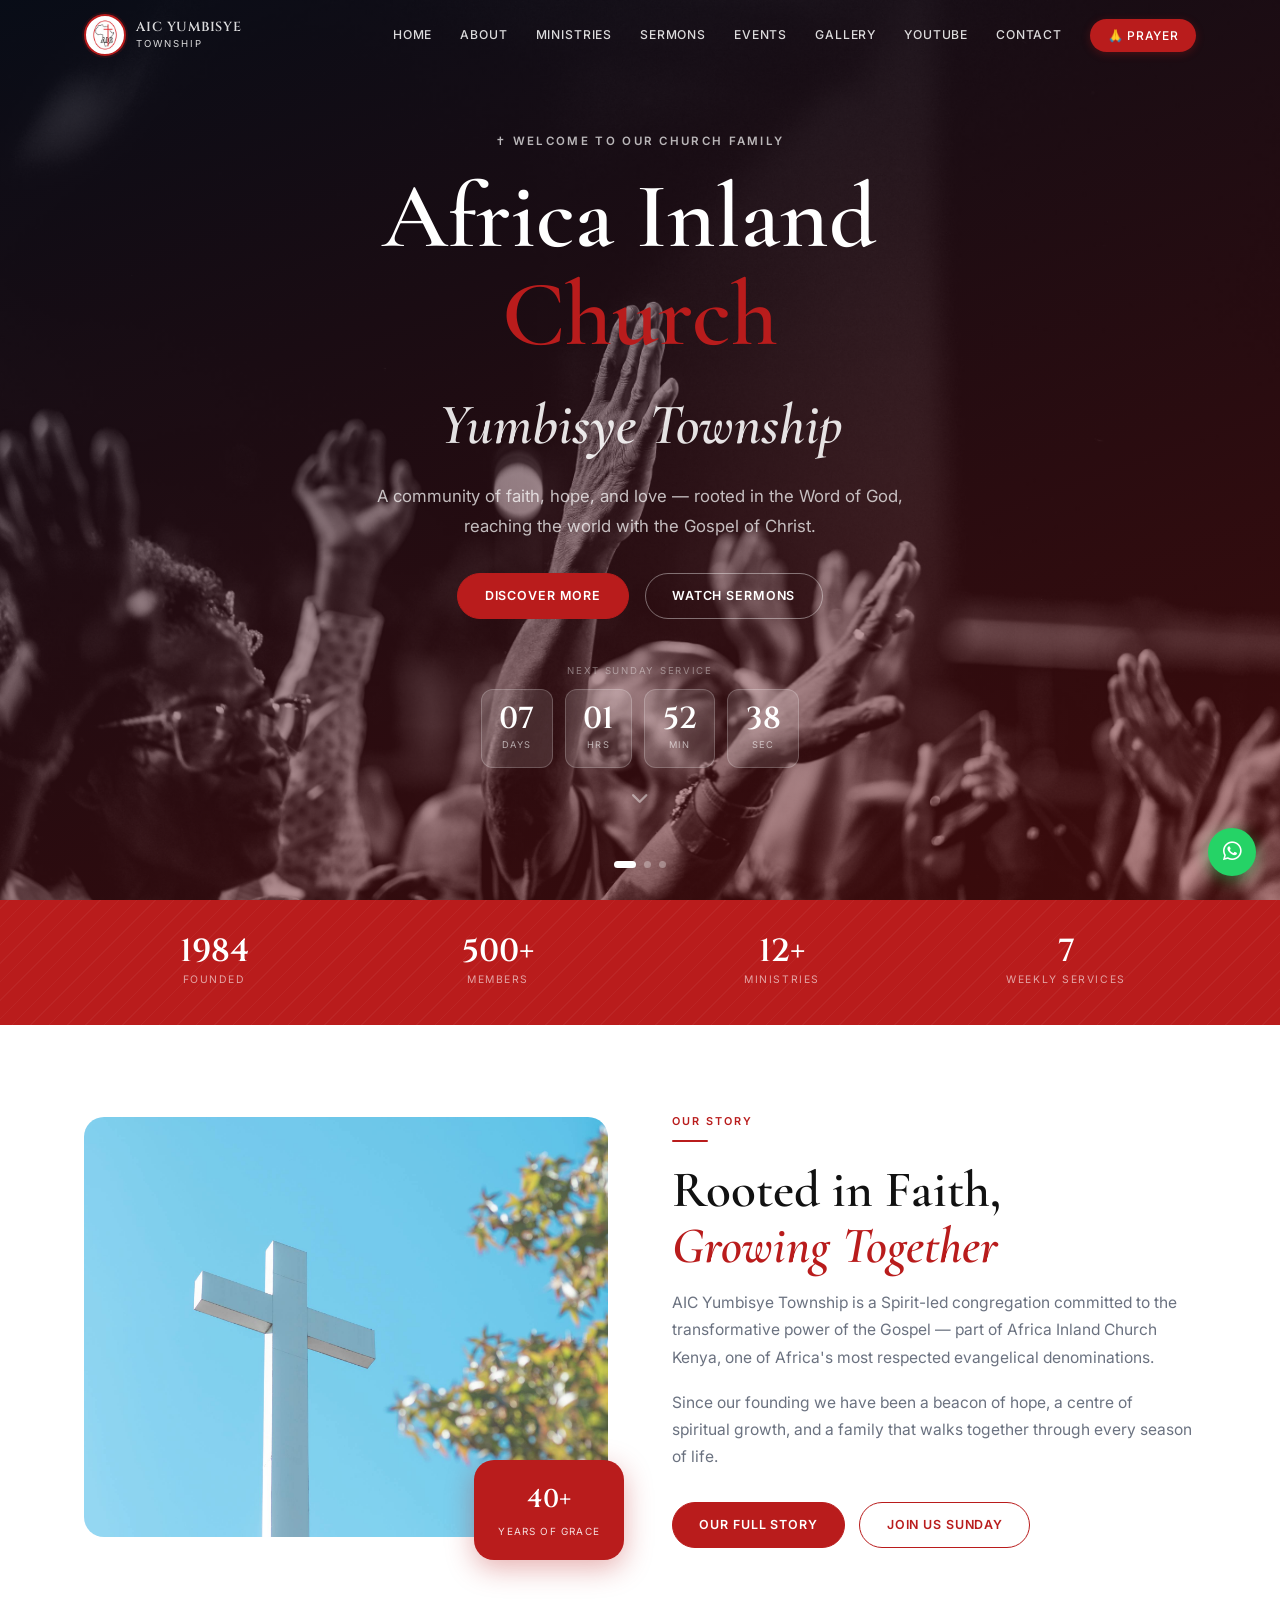
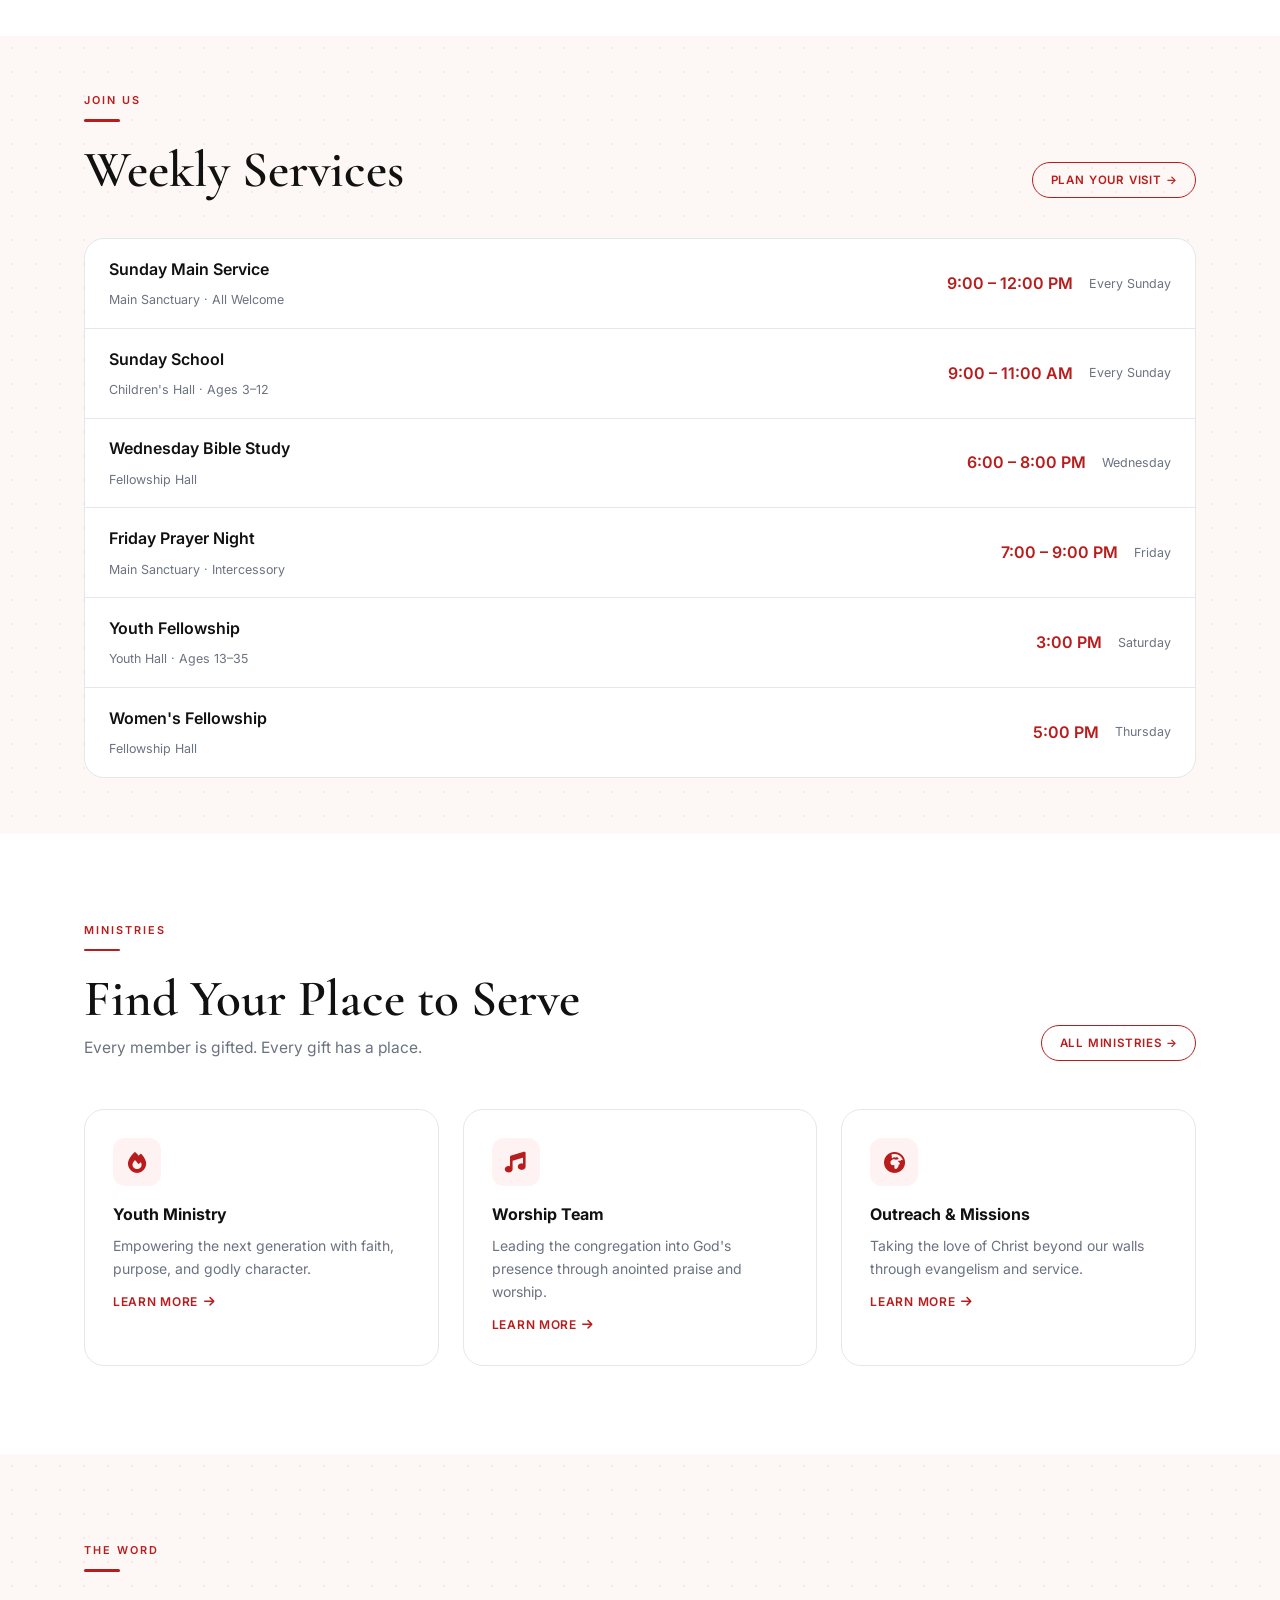
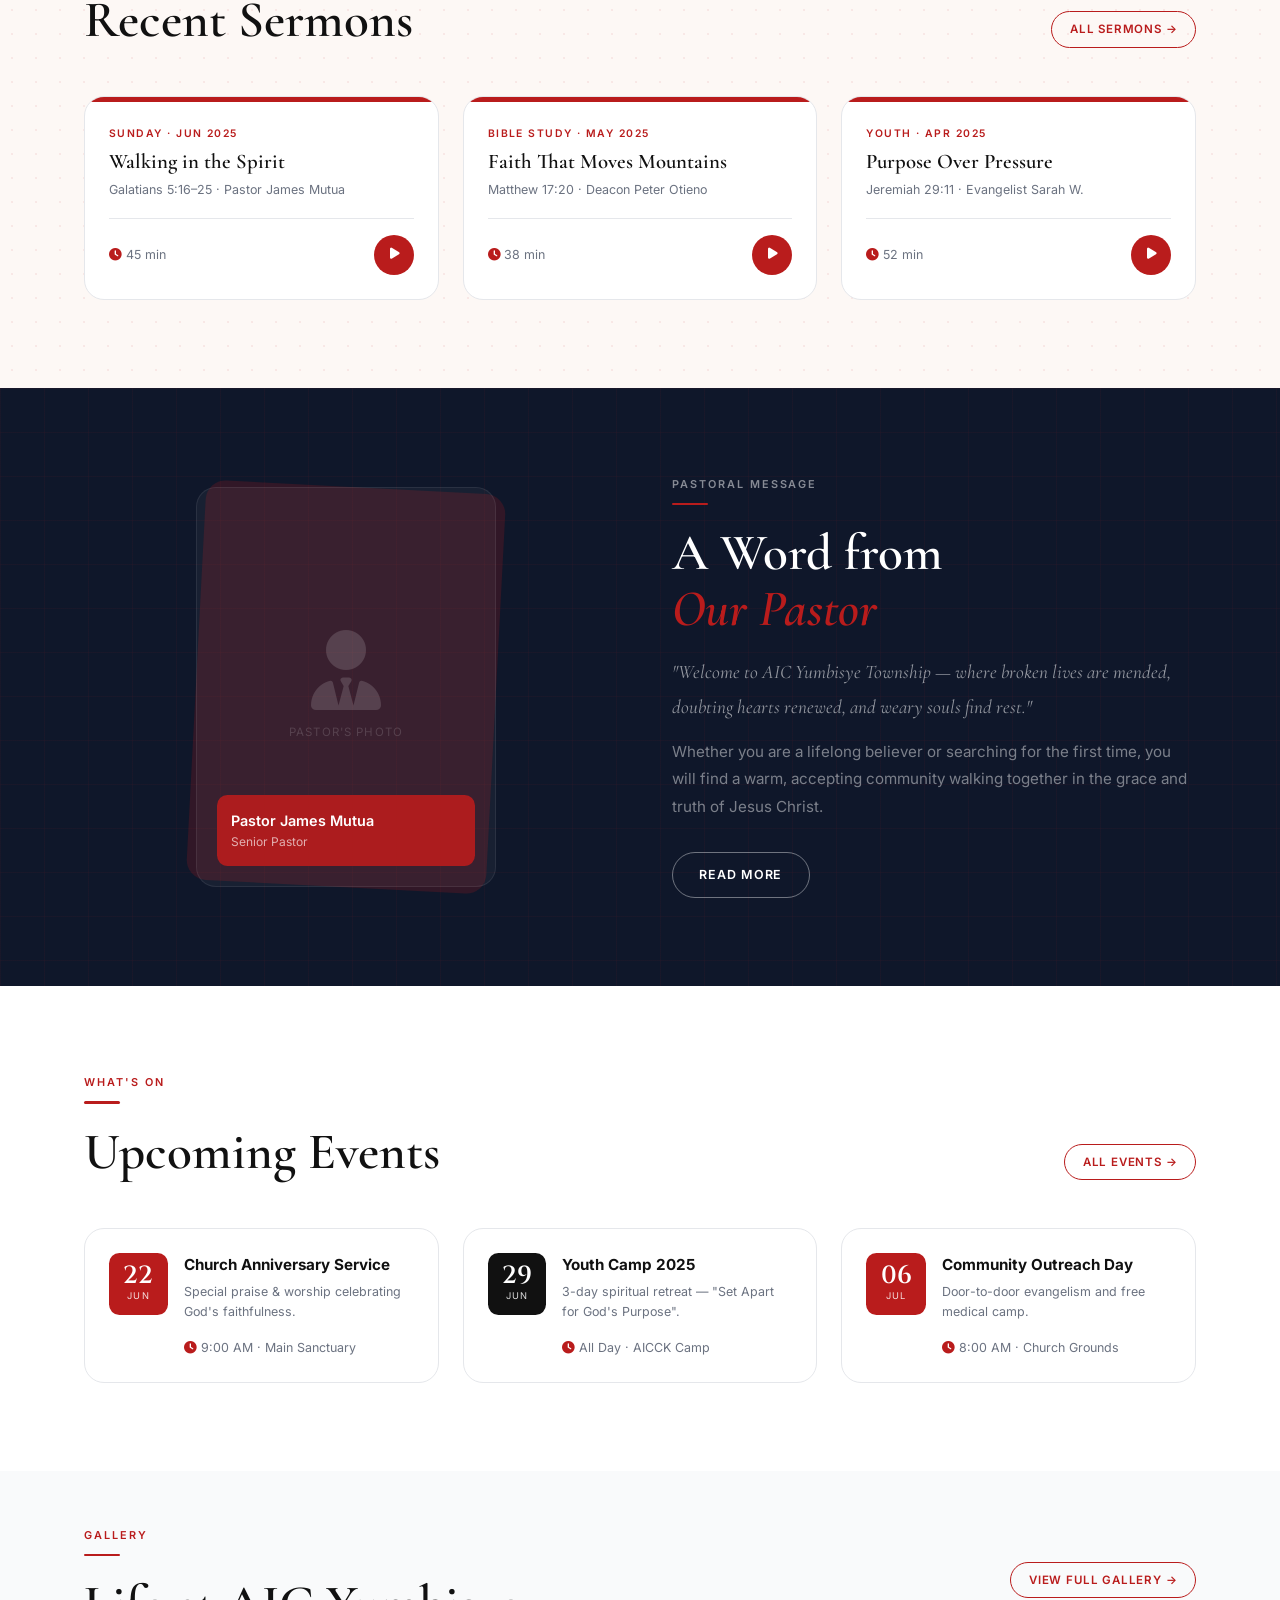
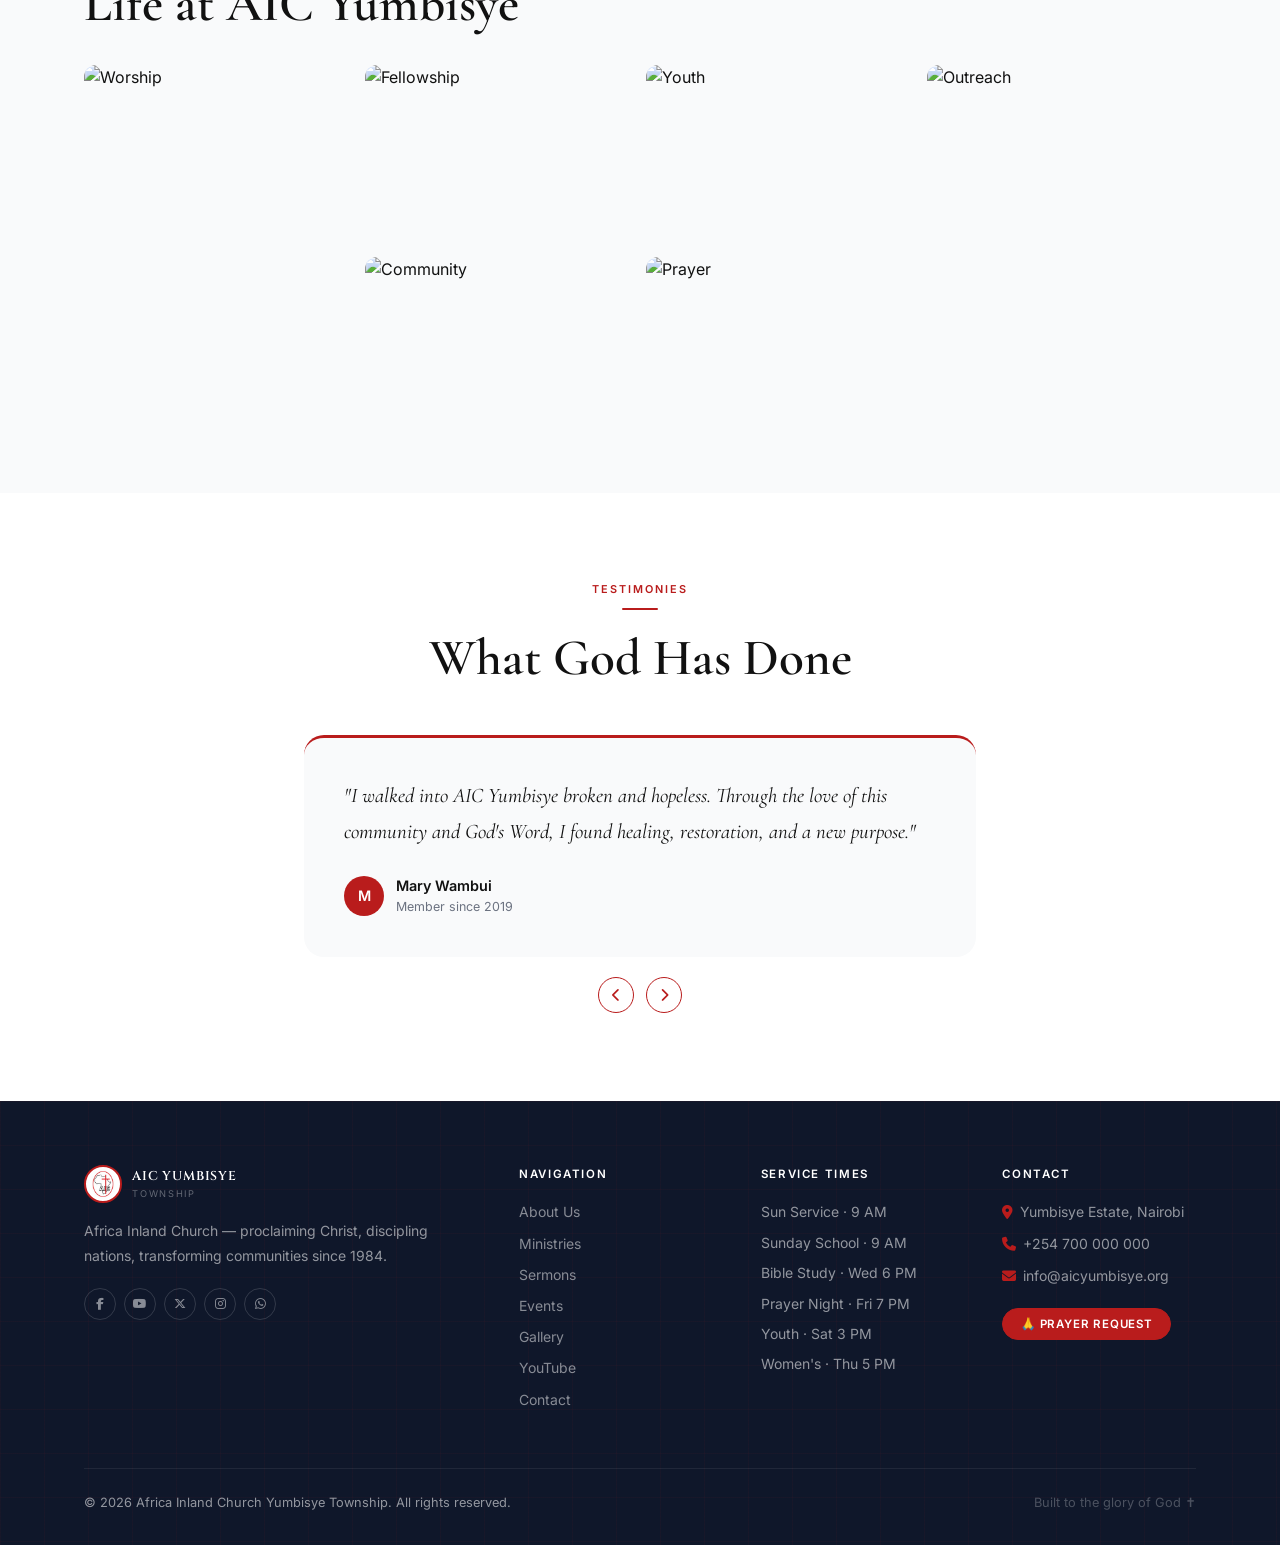
==== index.html @ b7faeb1e "first commit" ====
<!DOCTYPE html>
<html lang="en">
<head>
<meta charset="UTF-8"/>
<meta name="viewport" content="width=device-width, initial-scale=1.0"/>
<title>Home — AIC Yumbisye Township</title>
<meta name="description" content="Africa Inland Church Yumbisye Township — Where faith meets community."/>
<link rel="stylesheet" href="css/style.css"/>
<link rel="stylesheet" href="https://cdnjs.cloudflare.com/ajax/libs/font-awesome/6.5.0/css/all.min.css"/>
<script defer src="/_vercel/insights/script.js"></script>
<style>
.hero{position:relative;height:100vh;min-height:600px;display:flex;align-items:center;justify-content:center;overflow:hidden;}
.hero-content{position:relative;z-index:2;text-align:center;padding:0 1.5rem;max-width:820px;}
.hdots{position:absolute;bottom:2rem;left:50%;transform:translateX(-50%);z-index:2;display:flex;gap:.5rem;}
.hdot{width:7px;height:7px;border-radius:50%;background:rgba(255,255,255,.3);border:none;cursor:pointer;transition:all .3s;padding:0;}
.hdot.on{background:#fff;width:22px;border-radius:4px;}
.hscroll{position:absolute;bottom:5.5rem;left:50%;transform:translateX(-50%);z-index:2;color:rgba(255,255,255,.45);font-size:1.1rem;text-decoration:none;animation:bop 2s infinite;}
@keyframes bop{0%,100%{transform:translateX(-50%) translateY(0)}50%{transform:translateX(-50%) translateY(6px)}}
@keyframes fup{from{opacity:0;transform:translateY(18px)}to{opacity:1;transform:none}}
.hw{display:inline-block;opacity:0;animation:fup .7s forwards;}
.stat-num{font-family:Cinzel,serif;font-size:2rem;font-weight:600;color:#fff;line-height:1;}
.stat-lbl{font-size:.65rem;letter-spacing:.15em;text-transform:uppercase;color:rgba(255,255,255,.6);margin-top:.25rem;}
.teaser-more{display:inline-flex;align-items:center;gap:.35rem;font-size:.75rem;font-weight:600;letter-spacing:.06em;text-transform:uppercase;color:var(--red);text-decoration:none;margin-top:.75rem;transition:gap .2s;}
.teaser-more:hover{gap:.6rem;}
.min-icon{width:3rem;height:3rem;border-radius:.75rem;display:flex;align-items:center;justify-content:center;font-size:1.3rem;background:var(--red-s);color:var(--red);transition:all .3s;flex-shrink:0;}
.card:hover .min-icon{background:var(--red);color:#fff;}
.play-btn{width:2.5rem;height:2.5rem;border-radius:50%;background:var(--red);border:none;cursor:pointer;color:#fff;display:flex;align-items:center;justify-content:center;font-size:.8rem;transition:all .25s;flex-shrink:0;}
.play-btn:hover{transform:scale(1.1);box-shadow:0 4px 14px rgba(185,28,28,.4);}
</style>
</head>
<body><div id="nav-placeholder"></div>
<nav id="nav" class="dark-hero">
  <div class="bar">
    <div class="inner">
      <a href="index.html" class="nav-logo">
        <img src="[data-uri]" alt="AIC Logo" class="logo-img"/>
        <div><div class="logo-name">AIC YUMBISYE</div><div class="logo-sub">Township</div></div>
      </a>
      <nav class="nl">
        <a href="index.html">Home</a>
        <a href="pages/about.html">About</a>
        <a href="pages/ministries.html">Ministries</a>
        <a href="pages/sermons.html">Sermons</a>
        <a href="pages/events.html">Events</a>
        <a href="pages/gallery.html">Gallery</a>
        <a href="pages/youtube.html">YouTube</a>
        <a href="pages/contact.html">Contact</a>
        <a href="#" onclick="openP();return false;" class="nav-pill">🙏 Prayer</a>
      </nav>
      <button id="burger" aria-label="Menu">
        <svg id="burger" width="22" height="16" viewBox="0 0 22 16" fill="none">
          <rect y="0" width="22" height="2" rx="1" fill="currentColor"/>
          <rect y="7" width="16" height="2" rx="1" fill="currentColor"/>
          <rect y="14" width="22" height="2" rx="1" fill="currentColor"/>
        </svg>
      </button>
    </div>
    <div id="mob-nav">
      <a href="index.html">Home</a>
      <a href="pages/about.html">About</a>
      <a href="pages/ministries.html">Ministries</a>
      <a href="pages/sermons.html">Sermons</a>
      <a href="pages/events.html">Events</a>
      <a href="pages/gallery.html">Gallery</a>
      <a href="pages/youtube.html">YouTube</a>
      <a href="pages/contact.html">Contact</a>
      <a href="#" onclick="openP();return false;" class="mob-pill">🙏 Prayer Request</a>
    </div>
  </div>
</nav>
<!-- ═══ HERO ═══ -->
<section class="hero">
  <div class="hslide s1 on"></div>
  <div class="hslide s2"></div>
  <div class="hslide s3"></div>
  <div class="hero-content">
    <p style="font-size:.72rem;font-weight:600;letter-spacing:.2em;text-transform:uppercase;color:rgba(255,255,255,.7);margin-bottom:1.1rem;">
      <span class="hw">✝ Welcome to Our Church Family</span>
    </p>
    <h1 style="font-size:clamp(3rem,8vw,5.8rem);color:#fff;margin-bottom:1.1rem;line-height:1.06;">
      <span class="hw">Africa&nbsp;</span><span class="hw">Inland&nbsp;</span><span class="hw" style="color:var(--red);">Church</span><br/>
      <span class="hw" style="font-style:italic;font-size:.62em;color:rgba(255,255,255,.88);">Yumbisye Township</span>
    </h1>
    <p class="hw" style="color:rgba(255,255,255,.72);font-size:1.05rem;max-width:540px;margin:0 auto 2rem;line-height:1.8;">
      A community of faith, hope, and love — rooted in the Word of God, reaching the world with the Gospel of Christ.
    </p>
    <div style="display:flex;gap:1rem;justify-content:center;flex-wrap:wrap;margin-bottom:2.75rem;">
      <a href="pages/about.html" class="btn btn-red hw">Discover More</a>
      <a href="pages/sermons.html" class="btn btn-dark hw">Watch Sermons</a>
    </div>
    <div class="hw" style="display:inline-block;">
      <p style="color:rgba(255,255,255,.4);font-size:.6rem;letter-spacing:.18em;text-transform:uppercase;margin-bottom:.65rem;">Next Sunday Service</p>
      <div class="cd-wrap" style="justify-content:center;">
        <div class="cd-box"><div class="cd-n" id="cdd">00</div><div class="cd-l">Days</div></div>
        <div class="cd-box"><div class="cd-n" id="cdh">00</div><div class="cd-l">Hrs</div></div>
        <div class="cd-box"><div class="cd-n" id="cdm">00</div><div class="cd-l">Min</div></div>
        <div class="cd-box"><div class="cd-n" id="cds">00</div><div class="cd-l">Sec</div></div>
      </div>
    </div>
  </div>
  <div class="hdots">
    <button class="hdot on" aria-label="1"></button>
    <button class="hdot" aria-label="2"></button>
    <button class="hdot" aria-label="3"></button>
  </div>
  <a href="#about" class="hscroll"><i class="fas fa-chevron-down"></i></a>
</section>

<!-- ═══ STATS ═══ -->
<div class="bg-red-full">
  <div class="wrap" style="padding:2.25rem 1.5rem;">
    <div class="g4" style="text-align:center;">
      <div><div class="stat-num">1984</div><div class="stat-lbl">Founded</div></div>
      <div><div class="stat-num">500+</div><div class="stat-lbl">Members</div></div>
      <div><div class="stat-num">12+</div><div class="stat-lbl">Ministries</div></div>
      <div><div class="stat-num">7</div><div class="stat-lbl">Weekly Services</div></div>
    </div>
  </div>
</div>

<!-- ═══ ABOUT ═══ -->
<section class="sec bg-white" id="about">
  <div class="wrap">
    <div class="g2" style="align-items:center;gap:4rem;">
      <div class="reveal-l" style="position:relative;">
        <img src="images/church-cross.jpg" alt="Church" style="width:100%;height:420px;object-fit:cover;border-radius:var(--r-lg);"/>
        <div style="position:absolute;bottom:-1rem;right:-1rem;background:var(--red);color:#fff;border-radius:var(--r-lg);padding:1.25rem 1.5rem;text-align:center;box-shadow:0 8px 28px rgba(185,28,28,.35);">
          <div style="font-family:Cinzel,serif;font-size:1.6rem;font-weight:600;">40+</div>
          <div style="font-size:.62rem;letter-spacing:.12em;text-transform:uppercase;opacity:.85;margin-top:.2rem;">Years of Grace</div>
        </div>
      </div>
      <div class="reveal-r">
        <span class="eyebrow">Our Story</span>
        <span class="rule"></span>
        <h2 class="sec-title">Rooted in Faith,<br/><em>Growing Together</em></h2>
        <p class="sec-sub" style="margin-bottom:1.1rem;">AIC Yumbisye Township is a Spirit-led congregation committed to the transformative power of the Gospel — part of Africa Inland Church Kenya, one of Africa's most respected evangelical denominations.</p>
        <p class="sec-sub" style="margin-bottom:2rem;">Since our founding we have been a beacon of hope, a centre of spiritual growth, and a family that walks together through every season of life.</p>
        <div style="display:flex;gap:.9rem;flex-wrap:wrap;">
          <a href="pages/about.html" class="btn btn-red">Our Full Story</a>
          <a href="pages/contact.html" class="btn btn-ghost">Join Us Sunday</a>
        </div>
      </div>
    </div>
  </div>
</section>

<!-- ═══ SCHEDULE ═══ -->
<section class="sec-sm pattern">
  <div class="wrap">
    <div style="display:flex;align-items:flex-end;justify-content:space-between;flex-wrap:wrap;gap:1rem;margin-bottom:2.5rem;" class="reveal">
      <div><span class="eyebrow">Join Us</span><span class="rule"></span><h2 class="sec-title" style="margin-bottom:0;">Weekly Services</h2></div>
      <a href="pages/contact.html" class="btn btn-ghost btn-sm">Plan Your Visit →</a>
    </div>
    <div style="background:#fff;border-radius:var(--r-lg);border:1px solid var(--line);overflow:hidden;" class="reveal">
      <div class="sched-row"><div><div class="fw6">Sunday Main Service</div><div class="text-xs text-muted mt1">Main Sanctuary · All Welcome</div></div><div class="text-red fw6">9:00 – 12:00 PM</div><div class="text-xs text-muted">Every Sunday</div></div>
      <div class="sched-row"><div><div class="fw6">Sunday School</div><div class="text-xs text-muted mt1">Children's Hall · Ages 3–12</div></div><div class="text-red fw6">9:00 – 11:00 AM</div><div class="text-xs text-muted">Every Sunday</div></div>
      <div class="sched-row"><div><div class="fw6">Wednesday Bible Study</div><div class="text-xs text-muted mt1">Fellowship Hall</div></div><div class="text-red fw6">6:00 – 8:00 PM</div><div class="text-xs text-muted">Wednesday</div></div>
      <div class="sched-row"><div><div class="fw6">Friday Prayer Night</div><div class="text-xs text-muted mt1">Main Sanctuary · Intercessory</div></div><div class="text-red fw6">7:00 – 9:00 PM</div><div class="text-xs text-muted">Friday</div></div>
      <div class="sched-row"><div><div class="fw6">Youth Fellowship</div><div class="text-xs text-muted mt1">Youth Hall · Ages 13–35</div></div><div class="text-red fw6">3:00 PM</div><div class="text-xs text-muted">Saturday</div></div>
      <div class="sched-row"><div><div class="fw6">Women's Fellowship</div><div class="text-xs text-muted mt1">Fellowship Hall</div></div><div class="text-red fw6">5:00 PM</div><div class="text-xs text-muted">Thursday</div></div>
    </div>
  </div>
</section>

<!-- ═══ MINISTRIES TEASER ═══ -->
<section class="sec bg-white">
  <div class="wrap">
    <div style="display:flex;align-items:flex-end;justify-content:space-between;flex-wrap:wrap;gap:1rem;margin-bottom:3rem;" class="reveal">
      <div><span class="eyebrow">Ministries</span><span class="rule"></span><h2 class="sec-title" style="margin-bottom:.4rem;">Find Your Place to Serve</h2><p class="sec-sub">Every member is gifted. Every gift has a place.</p></div>
      <a href="pages/ministries.html" class="btn btn-ghost btn-sm">All Ministries →</a>
    </div>
    <div class="g3">
      <div class="card reveal" style="padding:1.75rem;">
        <div class="min-icon" style="margin-bottom:1rem;"><i class="fas fa-fire"></i></div>
        <h4 style="margin-bottom:.4rem;">Youth Ministry</h4>
        <p class="text-sm text-muted" style="line-height:1.65;">Empowering the next generation with faith, purpose, and godly character.</p>
        <a href="pages/ministries.html" class="teaser-more">Learn more <i class="fas fa-arrow-right"></i></a>
      </div>
      <div class="card reveal" style="padding:1.75rem;">
        <div class="min-icon" style="margin-bottom:1rem;"><i class="fas fa-music"></i></div>
        <h4 style="margin-bottom:.4rem;">Worship Team</h4>
        <p class="text-sm text-muted" style="line-height:1.65;">Leading the congregation into God's presence through anointed praise and worship.</p>
        <a href="pages/ministries.html" class="teaser-more">Learn more <i class="fas fa-arrow-right"></i></a>
      </div>
      <div class="card reveal" style="padding:1.75rem;">
        <div class="min-icon" style="margin-bottom:1rem;"><i class="fas fa-globe-africa"></i></div>
        <h4 style="margin-bottom:.4rem;">Outreach & Missions</h4>
        <p class="text-sm text-muted" style="line-height:1.65;">Taking the love of Christ beyond our walls through evangelism and service.</p>
        <a href="pages/ministries.html" class="teaser-more">Learn more <i class="fas fa-arrow-right"></i></a>
      </div>
    </div>
  </div>
</section>

<!-- ═══ SERMONS TEASER ═══ -->
<section class="sec pattern">
  <div class="wrap">
    <div style="display:flex;align-items:flex-end;justify-content:space-between;flex-wrap:wrap;gap:1rem;margin-bottom:3rem;" class="reveal">
      <div><span class="eyebrow">The Word</span><span class="rule"></span><h2 class="sec-title" style="margin-bottom:0;">Recent Sermons</h2></div>
      <a href="pages/sermons.html" class="btn btn-ghost btn-sm">All Sermons →</a>
    </div>
    <div class="g3">
      <div class="card reveal" style="display:flex;flex-direction:column;">
        <div style="height:5px;background:var(--red);"></div>
        <div style="padding:1.5rem;flex:1;display:flex;flex-direction:column;">
          <span style="font-size:.65rem;font-weight:600;letter-spacing:.14em;text-transform:uppercase;color:var(--red);margin-bottom:.5rem;display:block;">Sunday · Jun 2025</span>
          <h3 style="font-size:1.3rem;margin-bottom:.4rem;flex:1;">Walking in the Spirit</h3>
          <p class="text-xs text-muted">Galatians 5:16–25 · Pastor James Mutua</p>
          <div style="display:flex;align-items:center;justify-content:space-between;margin-top:1.1rem;padding-top:1rem;border-top:1px solid var(--line);">
            <span class="text-xs text-muted"><i class="fas fa-clock" style="margin-right:.3rem;color:var(--red);"></i>45 min</span>
            <button class="play-btn"><i class="fas fa-play" style="margin-left:2px;"></i></button>
          </div>
        </div>
      </div>
      <div class="card reveal" style="display:flex;flex-direction:column;">
        <div style="height:5px;background:var(--red);"></div>
        <div style="padding:1.5rem;flex:1;display:flex;flex-direction:column;">
          <span style="font-size:.65rem;font-weight:600;letter-spacing:.14em;text-transform:uppercase;color:var(--red);margin-bottom:.5rem;display:block;">Bible Study · May 2025</span>
          <h3 style="font-size:1.3rem;margin-bottom:.4rem;flex:1;">Faith That Moves Mountains</h3>
          <p class="text-xs text-muted">Matthew 17:20 · Deacon Peter Otieno</p>
          <div style="display:flex;align-items:center;justify-content:space-between;margin-top:1.1rem;padding-top:1rem;border-top:1px solid var(--line);">
            <span class="text-xs text-muted"><i class="fas fa-clock" style="margin-right:.3rem;color:var(--red);"></i>38 min</span>
            <button class="play-btn"><i class="fas fa-play" style="margin-left:2px;"></i></button>
          </div>
        </div>
      </div>
      <div class="card reveal" style="display:flex;flex-direction:column;">
        <div style="height:5px;background:var(--red);"></div>
        <div style="padding:1.5rem;flex:1;display:flex;flex-direction:column;">
          <span style="font-size:.65rem;font-weight:600;letter-spacing:.14em;text-transform:uppercase;color:var(--red);margin-bottom:.5rem;display:block;">Youth · Apr 2025</span>
          <h3 style="font-size:1.3rem;margin-bottom:.4rem;flex:1;">Purpose Over Pressure</h3>
          <p class="text-xs text-muted">Jeremiah 29:11 · Evangelist Sarah W.</p>
          <div style="display:flex;align-items:center;justify-content:space-between;margin-top:1.1rem;padding-top:1rem;border-top:1px solid var(--line);">
            <span class="text-xs text-muted"><i class="fas fa-clock" style="margin-right:.3rem;color:var(--red);"></i>52 min</span>
            <button class="play-btn"><i class="fas fa-play" style="margin-left:2px;"></i></button>
          </div>
        </div>
      </div>
    </div>
  </div>
</section>

<!-- ═══ PASTOR ═══ -->
<section class="sec bg-dark">
  <div class="wrap">
    <div class="g2" style="align-items:center;gap:4rem;">
      <div class="reveal-l" style="display:flex;justify-content:center;">
        <div style="position:relative;width:min(300px,100%);">
          <div style="position:absolute;inset:0;background:var(--red);border-radius:var(--r-lg);transform:rotate(3deg);opacity:.2;"></div>
          <div style="position:relative;background:rgba(255,255,255,.04);border-radius:var(--r-lg);border:1px solid rgba(255,255,255,.08);aspect-ratio:3/4;display:flex;align-items:center;justify-content:center;overflow:hidden;">
            <div style="text-align:center;color:rgba(255,255,255,.15);"><i class="fas fa-user-tie" style="font-size:5rem;display:block;margin-bottom:.5rem;"></i><span style="font-size:.72rem;letter-spacing:.1em;text-transform:uppercase;">Pastor's Photo</span></div>
            <div style="position:absolute;bottom:1.25rem;left:1.25rem;right:1.25rem;background:rgba(185,28,28,.9);border-radius:.65rem;padding:.9rem;">
              <div style="color:#fff;font-weight:600;font-size:.9rem;">Pastor James Mutua</div>
              <div style="color:rgba(255,255,255,.65);font-size:.75rem;">Senior Pastor</div>
            </div>
          </div>
        </div>
      </div>
      <div class="reveal-r">
        <span class="eyebrow" style="color:rgba(255,255,255,.5);">Pastoral Message</span>
        <span class="rule"></span>
        <h2 class="sec-title text-white" style="margin-bottom:1.1rem;">A Word from<br/><em>Our Pastor</em></h2>
        <p style="color:rgba(255,255,255,.55);font-family:Cormorant Garamond,serif;font-size:1.2rem;line-height:1.78;font-style:italic;margin-bottom:.9rem;">"Welcome to AIC Yumbisye Township — where broken lives are mended, doubting hearts renewed, and weary souls find rest."</p>
        <p style="color:rgba(255,255,255,.45);line-height:1.8;margin-bottom:2rem;font-size:.95rem;">Whether you are a lifelong believer or searching for the first time, you will find a warm, accepting community walking together in the grace and truth of Jesus Christ.</p>
        <a href="pages/about.html" class="btn btn-dark">Read More</a>
      </div>
    </div>
  </div>
</section>

<!-- ═══ EVENTS TEASER ═══ -->
<section class="sec bg-white">
  <div class="wrap">
    <div style="display:flex;align-items:flex-end;justify-content:space-between;flex-wrap:wrap;gap:1rem;margin-bottom:3rem;" class="reveal">
      <div><span class="eyebrow">What's On</span><span class="rule"></span><h2 class="sec-title" style="margin-bottom:0;">Upcoming Events</h2></div>
      <a href="pages/events.html" class="btn btn-ghost btn-sm">All Events →</a>
    </div>
    <div class="g3">
      <div class="card reveal" style="padding:1.5rem;display:flex;gap:1rem;align-items:flex-start;">
        <div style="background:var(--red);color:#fff;border-radius:.65rem;padding:.7rem .9rem;text-align:center;flex-shrink:0;min-width:3.4rem;">
          <div style="font-family:Cinzel,serif;font-size:1.55rem;font-weight:600;line-height:1;">22</div>
          <div style="font-size:.58rem;letter-spacing:.14em;text-transform:uppercase;opacity:.85;">Jun</div>
        </div>
        <div><h4 style="font-size:.95rem;margin-bottom:.3rem;">Church Anniversary Service</h4><p class="text-xs text-muted" style="line-height:1.6;">Special praise & worship celebrating God's faithfulness.</p><div class="text-xs text-muted mt2"><i class="fas fa-clock" style="color:var(--red);margin-right:.3rem;"></i>9:00 AM · Main Sanctuary</div></div>
      </div>
      <div class="card reveal" style="padding:1.5rem;display:flex;gap:1rem;align-items:flex-start;">
        <div style="background:var(--ink);color:#fff;border-radius:.65rem;padding:.7rem .9rem;text-align:center;flex-shrink:0;min-width:3.4rem;">
          <div style="font-family:Cinzel,serif;font-size:1.55rem;font-weight:600;line-height:1;">29</div>
          <div style="font-size:.58rem;letter-spacing:.14em;text-transform:uppercase;opacity:.85;">Jun</div>
        </div>
        <div><h4 style="font-size:.95rem;margin-bottom:.3rem;">Youth Camp 2025</h4><p class="text-xs text-muted" style="line-height:1.6;">3-day spiritual retreat — "Set Apart for God's Purpose".</p><div class="text-xs text-muted mt2"><i class="fas fa-clock" style="color:var(--red);margin-right:.3rem;"></i>All Day · AICCK Camp</div></div>
      </div>
      <div class="card reveal" style="padding:1.5rem;display:flex;gap:1rem;align-items:flex-start;">
        <div style="background:var(--red);color:#fff;border-radius:.65rem;padding:.7rem .9rem;text-align:center;flex-shrink:0;min-width:3.4rem;">
          <div style="font-family:Cinzel,serif;font-size:1.55rem;font-weight:600;line-height:1;">06</div>
          <div style="font-size:.58rem;letter-spacing:.14em;text-transform:uppercase;opacity:.85;">Jul</div>
        </div>
        <div><h4 style="font-size:.95rem;margin-bottom:.3rem;">Community Outreach Day</h4><p class="text-xs text-muted" style="line-height:1.6;">Door-to-door evangelism and free medical camp.</p><div class="text-xs text-muted mt2"><i class="fas fa-clock" style="color:var(--red);margin-right:.3rem;"></i>8:00 AM · Church Grounds</div></div>
      </div>
    </div>
  </div>
</section>

<!-- ═══ GALLERY TEASER ═══ -->
<section class="sec-sm bg-grey">
  <div class="wrap">
    <div style="display:flex;align-items:center;justify-content:space-between;flex-wrap:wrap;gap:1rem;margin-bottom:2rem;" class="reveal">
      <div><span class="eyebrow">Gallery</span><span class="rule"></span><h2 class="sec-title" style="margin-bottom:0;">Life at AIC Yumbisye</h2></div>
      <a href="pages/gallery.html" class="btn btn-ghost btn-sm">View Full Gallery →</a>
    </div>
    <div style="display:grid;grid-template-columns:repeat(4,1fr);grid-template-rows:repeat(2,180px);gap:.75rem;" class="reveal">
      <div style="grid-row:span 2;border-radius:var(--r);overflow:hidden;"><img src="https://images.unsplash.com/photo-1473973266408-ed4e27abdd47?w=600&auto=format&fit=crop" alt="Worship" style="width:100%;height:100%;object-fit:cover;transition:transform .5s;" onmouseover="this.style.transform='scale(1.06)'" onmouseout="this.style.transform='scale(1)'"/></div>
      <div style="border-radius:var(--r);overflow:hidden;"><img src="https://images.unsplash.com/photo-1529156069898-49953e39b3ac?w=600&auto=format&fit=crop" alt="Fellowship" style="width:100%;height:100%;object-fit:cover;transition:transform .5s;" onmouseover="this.style.transform='scale(1.06)'" onmouseout="this.style.transform='scale(1)'"/></div>
      <div style="border-radius:var(--r);overflow:hidden;"><img src="https://images.unsplash.com/photo-1509030450996-dd1a26dda07a?w=600&auto=format&fit=crop" alt="Youth" style="width:100%;height:100%;object-fit:cover;transition:transform .5s;" onmouseover="this.style.transform='scale(1.06)'" onmouseout="this.style.transform='scale(1)'"/></div>
      <div style="grid-row:span 2;border-radius:var(--r);overflow:hidden;"><img src="https://images.unsplash.com/photo-1571175443880-49e1d25b2bc5?w=600&auto=format&fit=crop" alt="Outreach" style="width:100%;height:100%;object-fit:cover;transition:transform .5s;" onmouseover="this.style.transform='scale(1.06)'" onmouseout="this.style.transform='scale(1)'"/></div>
      <div style="border-radius:var(--r);overflow:hidden;"><img src="https://images.unsplash.com/photo-1561649763-8c04a0dbfc6d?w=600&auto=format&fit=crop" alt="Community" style="width:100%;height:100%;object-fit:cover;transition:transform .5s;" onmouseover="this.style.transform='scale(1.06)'" onmouseout="this.style.transform='scale(1)'"/></div>
      <div style="border-radius:var(--r);overflow:hidden;"><img src="https://images.unsplash.com/photo-1593526613712-7b4b9a707330?w=600&auto=format&fit=crop" alt="Prayer" style="width:100%;height:100%;object-fit:cover;transition:transform .5s;" onmouseover="this.style.transform='scale(1.06)'" onmouseout="this.style.transform='scale(1)'"/></div>
    </div>
    <style>@media(max-width:640px){.gal-grid{grid-template-columns:repeat(2,1fr)!important;grid-template-rows:auto!important;}}</style>
  </div>
</section>

<!-- ═══ TESTIMONIALS ═══ -->
<section class="sec bg-white">
  <div class="wrap" style="max-width:720px;">
    <div class="center reveal" style="margin-bottom:3rem;">
      <span class="eyebrow">Testimonies</span>
      <span class="rule center"></span>
      <h2 class="sec-title">What God Has Done</h2>
    </div>
    <div class="reveal">
      <div class="tslide on">
        <div style="background:var(--bg-2);border-radius:var(--r-lg);padding:2.5rem;border-top:3px solid var(--red);">
          <p style="font-family:Cormorant Garamond,serif;font-size:1.3rem;font-style:italic;line-height:1.75;color:var(--ink);margin-bottom:1.5rem;">"I walked into AIC Yumbisye broken and hopeless. Through the love of this community and God's Word, I found healing, restoration, and a new purpose."</p>
          <div style="display:flex;align-items:center;gap:.75rem;"><div style="width:2.5rem;height:2.5rem;border-radius:50%;background:var(--red);display:flex;align-items:center;justify-content:center;color:#fff;font-weight:600;font-size:.9rem;">M</div><div><div class="fw6" style="font-size:.9rem;">Mary Wambui</div><div class="text-xs text-muted">Member since 2019</div></div></div>
        </div>
      </div>
      <div class="tslide">
        <div style="background:var(--bg-2);border-radius:var(--r-lg);padding:2.5rem;border-top:3px solid var(--red);">
          <p style="font-family:Cormorant Garamond,serif;font-size:1.3rem;font-style:italic;line-height:1.75;color:var(--ink);margin-bottom:1.5rem;">"The Youth Ministry gave me direction when I was lost. The leaders prayed with me and helped me discover God's calling on my life. Forever grateful."</p>
          <div style="display:flex;align-items:center;gap:.75rem;"><div style="width:2.5rem;height:2.5rem;border-radius:50%;background:var(--ink);display:flex;align-items:center;justify-content:center;color:#fff;font-weight:600;font-size:.9rem;">D</div><div><div class="fw6" style="font-size:.9rem;">David Kamau</div><div class="text-xs text-muted">Youth Leader</div></div></div>
        </div>
      </div>
      <div class="tslide">
        <div style="background:var(--bg-2);border-radius:var(--r-lg);padding:2.5rem;border-top:3px solid var(--red);">
          <p style="font-family:Cormorant Garamond,serif;font-size:1.3rem;font-style:italic;line-height:1.75;color:var(--ink);margin-bottom:1.5rem;">"Our marriage was restored and our children are thriving after counselling and prayer at AIC Yumbisye. All glory to Jesus!"</p>
          <div style="display:flex;align-items:center;gap:.75rem;"><div style="width:2.5rem;height:2.5rem;border-radius:50%;background:var(--red);display:flex;align-items:center;justify-content:center;color:#fff;font-weight:600;font-size:.9rem;">J</div><div><div class="fw6" style="font-size:.9rem;">James & Grace Odhiambo</div><div class="text-xs text-muted">Members since 2021</div></div></div>
        </div>
      </div>
    </div>
    <div style="display:flex;justify-content:center;gap:.75rem;margin-top:1.25rem;" class="reveal">
      <button id="tp" style="width:2.25rem;height:2.25rem;border-radius:50%;border:1.5px solid var(--red);background:transparent;color:var(--red);cursor:pointer;font-size:.85rem;display:flex;align-items:center;justify-content:center;transition:all .25s;" onmouseover="this.style.background='var(--red)';this.style.color='#fff'" onmouseout="this.style.background='transparent';this.style.color='var(--red)'"><i class="fas fa-chevron-left"></i></button>
      <button id="tn" style="width:2.25rem;height:2.25rem;border-radius:50%;border:1.5px solid var(--red);background:transparent;color:var(--red);cursor:pointer;font-size:.85rem;display:flex;align-items:center;justify-content:center;transition:all .25s;" onmouseover="this.style.background='var(--red)';this.style.color='#fff'" onmouseout="this.style.background='transparent';this.style.color='var(--red)'"><i class="fas fa-chevron-right"></i></button>
    </div>
  </div>
</section>

<footer>
  <div class="wrap" style="padding-top:4rem;padding-bottom:2rem;">
    <div style="display:grid;grid-template-columns:2fr 1fr 1fr 1fr;gap:3rem;margin-bottom:3rem;">
      <div>
        <div style="display:flex;align-items:center;gap:.65rem;margin-bottom:1rem;">
          <img src="[data-uri]" alt="AIC" style="width:38px;height:38px;border-radius:50%;border:2px solid var(--red);object-fit:contain;background:#fff;padding:1px;"/>
          <div><div style="font-family:Cinzel,serif;color:#fff;font-size:.8rem;font-weight:600;letter-spacing:.06em;">AIC YUMBISYE</div><div style="font-size:.58rem;letter-spacing:.18em;text-transform:uppercase;color:rgba(255,255,255,.35);">Township</div></div>
        </div>
        <p style="line-height:1.75;margin-bottom:1.25rem;font-size:.875rem;">Africa Inland Church — proclaiming Christ, discipling nations, transforming communities since 1984.</p>
        <div style="display:flex;gap:.5rem;flex-wrap:wrap;">
          <a href="#" class="soc" aria-label="Facebook"><i class="fab fa-facebook-f"></i></a>
          <a href="https://www.youtube.com/channel/UCGUDxsDWmpTShlr178S-XfQ" target="_blank" class="soc" aria-label="YouTube"><i class="fab fa-youtube"></i></a>
          <a href="#" class="soc" aria-label="X/Twitter"><i class="fab fa-x-twitter"></i></a>
          <a href="#" class="soc" aria-label="Instagram"><i class="fab fa-instagram"></i></a>
          <a href="https://wa.me/254700000000" class="soc" aria-label="WhatsApp"><i class="fab fa-whatsapp"></i></a>
        </div>
      </div>
      <div>
        <h5>Navigation</h5>
        <a href="pages/about.html">About Us</a>
        <a href="pages/ministries.html">Ministries</a>
        <a href="pages/sermons.html">Sermons</a>
        <a href="pages/events.html">Events</a>
        <a href="pages/gallery.html">Gallery</a>
        <a href="pages/youtube.html">YouTube</a>
        <a href="pages/contact.html">Contact</a>
      </div>
      <div>
        <h5>Service Times</h5>
        <p style="margin-bottom:.5rem;font-size:.875rem;">Sun Service · 9 AM</p>
        <p style="margin-bottom:.5rem;font-size:.875rem;">Sunday School · 9 AM</p>
        <p style="margin-bottom:.5rem;font-size:.875rem;">Bible Study · Wed 6 PM</p>
        <p style="margin-bottom:.5rem;font-size:.875rem;">Prayer Night · Fri 7 PM</p>
        <p style="margin-bottom:.5rem;font-size:.875rem;">Youth · Sat 3 PM</p>
        <p style="font-size:.875rem;">Women's · Thu 5 PM</p>
      </div>
      <div>
        <h5>Contact</h5>
        <p style="margin-bottom:.6rem;font-size:.875rem;"><i class="fas fa-map-marker-alt" style="color:var(--red);margin-right:.4rem;"></i>Yumbisye Estate, Nairobi</p>
        <p style="margin-bottom:.6rem;font-size:.875rem;"><i class="fas fa-phone" style="color:var(--red);margin-right:.4rem;"></i>+254 700 000 000</p>
        <p style="margin-bottom:1.25rem;font-size:.875rem;"><i class="fas fa-envelope" style="color:var(--red);margin-right:.4rem;"></i>info@aicyumbisye.org</p>
        <button onclick="openP()" class="btn btn-sm" style="background:var(--red);color:#fff;border-color:var(--red);">🙏 Prayer Request</button>
      </div>
    </div>
    <div style="border-top:1px solid rgba(255,255,255,.07);padding-top:1.5rem;display:flex;justify-content:space-between;align-items:center;flex-wrap:wrap;gap:1rem;">
      <p style="font-size:.8rem;">© <span id="yr"></span> Africa Inland Church Yumbisye Township. All rights reserved.</p>
      <p style="font-size:.8rem;color:rgba(255,255,255,.25);">Built to the glory of God ✝</p>
    </div>
  </div>
</footer>
<style>@media(max-width:860px){footer .wrap > div:first-child{grid-template-columns:1fr 1fr !important}}</style>
<style>@media(max-width:500px){footer .wrap > div:first-child{grid-template-columns:1fr !important}}</style>
<div id="pmodal" style="position:fixed;inset:0;z-index:300;background:rgba(0,0,0,.65);backdrop-filter:blur(4px);align-items:center;justify-content:center;padding:1rem;" onclick="closePBg(event)">
  <div id="pbox" style="background:#fff;border-radius:1.25rem;max-width:460px;width:100%;padding:2.5rem;position:relative;box-shadow:0 24px 64px rgba(0,0,0,.2);">
    <button onclick="closeP()" style="position:absolute;top:1rem;right:1rem;width:2rem;height:2rem;border-radius:50%;background:var(--bg-2);border:none;cursor:pointer;font-size:.9rem;display:flex;align-items:center;justify-content:center;transition:background .2s;" onmouseover="this.style.background='var(--red)';this.style.color='#fff'" onmouseout="this.style.background='var(--bg-2)';this.style.color='inherit'">✕</button>
    <div style="text-align:center;margin-bottom:1.75rem;">
      <div style="width:3rem;height:3rem;background:var(--red-s);border-radius:50%;display:flex;align-items:center;justify-content:center;margin:0 auto .9rem;font-size:1.3rem;">🙏</div>
      <h3 style="font-family:Cormorant Garamond,serif;font-size:1.75rem;font-weight:600;margin-bottom:.3rem;">Prayer Request</h3>
      <p style="color:var(--ink-3);font-size:.875rem;">Share your heart — our team will intercede for you.</p>
    </div>
    <div id="pform" style="display:flex;flex-direction:column;gap:.9rem;">
      <input id="prn" type="text" placeholder="Your Name" class="inp"/>
      <input id="pre" type="email" placeholder="Email (optional)" class="inp"/>
      <textarea id="prr" placeholder="Write your prayer request here…" class="inp"></textarea>
      <label style="display:flex;align-items:center;gap:.5rem;font-size:.85rem;color:var(--ink-3);cursor:pointer;">
        <input type="checkbox" style="accent-color:var(--red);"> Submit anonymously
      </label>
      <button onclick="submitP()" class="btn btn-red" style="width:100%;justify-content:center;">Submit Request</button>
    </div>
    <div id="pok" style="display:none;text-align:center;padding:1rem 0;">
      <div style="font-size:2.5rem;margin-bottom:.75rem;">🙏</div>
      <h4 style="font-size:1.1rem;font-weight:600;margin-bottom:.3rem;">Received!</h4>
      <p style="color:var(--ink-3);font-size:.875rem;">Our prayer team will lift your request to the Lord. Be blessed!</p>
    </div>
  </div>
</div><a href="https://wa.me/254700000000?text=Hello%20AIC%20Yumbisye!" target="_blank" class="wa" aria-label="WhatsApp"><i class="fab fa-whatsapp"></i></a>
<script>
// ── Nav scroll (single bar) ──────────────────────────────
const nav = document.getElementById('nav');
function syncNav(){
  if(window.scrollY > 40){ nav.classList.add('scrolled'); nav.classList.remove('dark-hero'); }
  else { nav.classList.remove('scrolled'); if(nav.dataset.dark) nav.classList.add('dark-hero'); }
}
window.addEventListener('scroll', syncNav, {passive:true});
syncNav();

// ── Mobile menu ──────────────────────────────────────────
document.getElementById('burger').addEventListener('click',()=>{
  const m = document.getElementById('mob-nav');
  m.style.display = m.style.display === 'block' ? 'none' : 'block';
});

// ── Scroll reveal ────────────────────────────────────────
const ro = new IntersectionObserver(entries=>{
  entries.forEach(e=>{ if(e.isIntersecting){ e.target.classList.add('up'); ro.unobserve(e.target); } });
},{threshold:.1});
document.querySelectorAll('.reveal,.reveal-l,.reveal-r').forEach(el=>ro.observe(el));

// ── Prayer modal ─────────────────────────────────────────
function openP(){ document.getElementById('pmodal').classList.add('on'); }
function closeP(){
  document.getElementById('pmodal').classList.remove('on');
  document.getElementById('pok').style.display='none';
  document.getElementById('pform').style.display='flex';
}
function closePBg(e){ if(e.target===document.getElementById('pmodal')) closeP(); }
function submitP(){
  if(!document.getElementById('prr').value.trim()){ alert('Please write your prayer request.'); return; }
  document.getElementById('pform').style.display='none';
  document.getElementById('pok').style.display='block';
  setTimeout(closeP,4000);
}

// ── Footer year ──────────────────────────────────────────
const yr=document.getElementById('yr'); if(yr) yr.textContent=new Date().getFullYear();
</script><script>
// Slider
const slides=document.querySelectorAll('.hslide'),dots=document.querySelectorAll('.hdot');
let cur=0;
function goS(n){slides[cur].classList.remove('on');dots[cur].classList.remove('on');cur=(n+slides.length)%slides.length;slides[cur].classList.add('on');dots[cur].classList.add('on');}
dots.forEach((d,i)=>d.addEventListener('click',()=>goS(i)));
setInterval(()=>goS(cur+1),6000);
// Hero word stagger
document.querySelectorAll('.hw').forEach((w,i)=>{w.style.animationDelay=(.3+i*.13)+'s';});
// Dark hero flag
document.getElementById('nav').dataset.dark='1';
// Countdown
function nxtSun(){const n=new Date(),d=n.getDay(),du=d===0?7:7-d,s=new Date(n);s.setDate(n.getDate()+du);s.setHours(9,0,0,0);return s;}
function tick(){const diff=nxtSun()-new Date();if(diff<=0)return;const D=Math.floor(diff/86400000),H=Math.floor(diff%86400000/3600000),M=Math.floor(diff%3600000/60000),S=Math.floor(diff%60000/1000);['cdd','cdh','cdm','cds'].forEach((id,i)=>{const el=document.getElementById(id);if(el)el.textContent=String([D,H,M,S][i]).padStart(2,'0');});}
tick();setInterval(tick,1000);
// Testimonials
const ts=document.querySelectorAll('.tslide');let tc=0;
function showT(n){ts[tc].classList.remove('on');tc=(n+ts.length)%ts.length;ts[tc].classList.add('on');}
document.getElementById('tp')?.addEventListener('click',()=>showT(tc-1));
document.getElementById('tn')?.addEventListener('click',()=>showT(tc+1));
setInterval(()=>showT(tc+1),8000);
</script></body></html>
---- css/style.css ----
/* ═══════════════════════════════════════════════════════
   AIC YUMBISYE — CLEAN DESIGN SYSTEM v3
   Philosophy: White-first. Red accents. One dark section max per page.
═══════════════════════════════════════════════════════ */

@import url('https://fonts.googleapis.com/css2?family=Cormorant+Garamond:ital,wght@0,400;0,500;0,600;0,700;1,400;1,600&family=Inter:wght@300;400;500;600&family=Cinzel:wght@500;600&display=swap');

:root {
  --red:      #B91C1C;
  --red-h:    #991B1B;
  --red-s:    #FEF2F2;   /* red tint bg */
  --ink:      #111111;
  --ink-2:    #374151;
  --ink-3:    #6B7280;
  --line:     #E5E7EB;
  --bg:       #FFFFFF;
  --bg-2:     #F9FAFB;
  --bg-3:     #FDF8F5;   /* warm cream */
  --dark:     #0F172A;   /* used ONCE per page max */
  --r:        0.75rem;
  --r-lg:     1.25rem;
  --shadow:   0 1px 3px rgba(0,0,0,.06), 0 4px 16px rgba(0,0,0,.06);
  --shadow-md:0 4px 24px rgba(0,0,0,.10);
  --t:        .28s ease;
}

*, *::before, *::after { box-sizing: border-box; margin: 0; padding: 0; }
html { scroll-behavior: smooth; }
body {
  font-family: 'Inter', system-ui, sans-serif;
  background: #fff;
  color: var(--ink);
  line-height: 1.6;
  -webkit-font-smoothing: antialiased;
  overflow-x: hidden;
}

/* ── TYPE ── */
h1,h2,h3 { font-family: 'Cormorant Garamond', Georgia, serif; line-height: 1.12; font-weight: 600; }
.cinzel   { font-family: 'Cinzel', serif; }

/* ── LAYOUT ── */
.wrap     { max-width: 1160px; margin: 0 auto; padding: 0 1.5rem; }
.sec      { padding: 5.5rem 0; }
.sec-sm   { padding: 3.5rem 0; }

/* ── SUBTLE BG PATTERNS (very light) ── */
.bg-white  { background: #fff; }
.bg-cream  { background: var(--bg-3); }
.bg-grey   { background: var(--bg-2); }
.bg-red-tint { background: var(--red-s); }

/* Cross dot pattern — only on cream bg */
.pattern {
  background-color: var(--bg-3);
  background-image: radial-gradient(circle, rgba(185,28,28,.07) 1px, transparent 1px);
  background-size: 24px 24px;
}

/* Dark hero only — fine grid */
.bg-dark {
  background-color: var(--dark);
  background-image:
    linear-gradient(rgba(185,28,28,.06) 1px, transparent 1px),
    linear-gradient(90deg, rgba(185,28,28,.06) 1px, transparent 1px);
  background-size: 44px 44px;
}

/* Red section — diagonal stripe */
.bg-red-full {
  background-color: var(--red);
  background-image: repeating-linear-gradient(
    -45deg, transparent, transparent 12px,
    rgba(255,255,255,.04) 12px, rgba(255,255,255,.04) 13px
  );
}

/* ════════════════════════════════
   NAVBAR  — single unified bar
════════════════════════════════ */
#nav {
  position: fixed; top: 0; left: 0; right: 0; z-index: 200;
  /* single bar — no ticker above */
}
#nav .bar {
  background: rgba(255,255,255,.0);
  backdrop-filter: blur(0px);
  border-bottom: 1px solid transparent;
  transition: background var(--t), backdrop-filter var(--t), border-color var(--t), box-shadow var(--t);
}
#nav.scrolled .bar {
  background: rgba(255,255,255,.97);
  backdrop-filter: blur(16px);
  border-bottom: 1px solid var(--line);
  box-shadow: 0 1px 12px rgba(0,0,0,.06);
}
/* Dark page heroes need white nav text before scroll */
#nav.dark-hero .logo-name,
#nav.dark-hero .logo-sub,
#nav.dark-hero .nl a { color: rgba(255,255,255,.85); }
#nav.dark-hero .nl a::after { background: #fff; }
#nav.dark-hero #burger svg { color: #fff; }
#nav.scrolled .logo-name  { color: var(--ink) !important; }
#nav.scrolled .logo-sub   { color: var(--ink-3) !important; }
#nav.scrolled .nl a       { color: var(--ink-2) !important; }
#nav.scrolled #burger svg { color: var(--ink) !important; }

#nav .inner {
  max-width: 1160px; margin: 0 auto;
  display: flex; align-items: center; justify-content: space-between;
  padding: .9rem 1.5rem;
  gap: 2rem;
}

/* Logo */
.nav-logo { display: flex; align-items: center; gap: .65rem; text-decoration: none; flex-shrink: 0; }
.logo-img  {
  width: 42px; height: 42px; border-radius: 50%;
  background: #fff; border: 2px solid var(--red);
  object-fit: contain; padding: 1px;
  flex-shrink: 0;
  box-shadow: 0 0 0 2px rgba(185,28,28,.15);
}
.logo-name { font-family: 'Cinzel', serif; font-size: .82rem; font-weight: 600; color: var(--ink); letter-spacing: .06em; line-height: 1.2; transition: color var(--t); }
.logo-sub  { font-size: .6rem; letter-spacing: .2em; text-transform: uppercase; color: var(--ink-3); transition: color var(--t); }

/* Nav links */
.nl { display: flex; align-items: center; gap: 1.75rem; }
.nl a {
  font-size: .76rem; font-weight: 500; letter-spacing: .07em; text-transform: uppercase;
  color: var(--ink-2); text-decoration: none;
  position: relative; padding-bottom: 2px;
  transition: color var(--t);
}
.nl a::after {
  content: ''; position: absolute; bottom: 0; left: 0; right: 0;
  height: 1.5px; background: var(--red);
  transform: scaleX(0); transform-origin: center;
  transition: transform var(--t);
}
.nl a:hover, .nl a.active { color: var(--red); }
.nl a:hover::after, .nl a.active::after { transform: scaleX(1); }

/* Prayer CTA pill */
.nav-pill {
  background: var(--red); color: #fff !important;
  padding: .45rem 1.1rem !important; border-radius: 2rem;
  font-size: .75rem !important;
  letter-spacing: .06em !important;
  white-space: nowrap; flex-shrink: 0;
  transition: background var(--t) !important;
  box-shadow: 0 2px 8px rgba(185,28,28,.3);
}
.nav-pill::after { display: none !important; }
.nav-pill:hover  { background: var(--red-h) !important; }

/* Mobile burger */
#burger { display: none; background: none; border: none; cursor: pointer; padding: .3rem; }
#mob-nav {
  display: none;
  background: #fff;
  border-top: 1px solid var(--line);
  padding: .75rem 0 1.25rem;
}
#mob-nav a {
  display: block; padding: .7rem 1.5rem;
  font-size: .85rem; font-weight: 500; color: var(--ink-2);
  text-decoration: none; letter-spacing: .04em;
  border-bottom: 1px solid var(--line);
  transition: background var(--t), color var(--t);
}
#mob-nav a:last-of-type { border-bottom: none; }
#mob-nav a:hover { background: var(--red-s); color: var(--red); }
.mob-pill {
  margin: .75rem 1.5rem 0;
  display: block; text-align: center;
  background: var(--red); color: #fff !important;
  border-radius: 2rem; padding: .7rem 1.5rem !important;
  font-weight: 600 !important;
}

@media (max-width: 860px) {
  .nl     { display: none; }
  #burger { display: flex; align-items: center; justify-content: center; }
}

/* ════════════════
   PAGE HERO (inner pages)
════════════════ */
.page-hero {
   /* padding: 9rem 0 4.5rem; */
  padding: 6rem 0 2.5rem;
  background: #fff;
  border-bottom: 1px solid var(--line);
  text-align: center;
}
.page-hero .eyebrow {
  font-size: .7rem; font-weight: 600; letter-spacing: .18em;
  text-transform: uppercase; color: var(--red); margin-bottom: .75rem;
}
.page-hero h1 {
  font-size: clamp(2.4rem, 5.5vw, 4rem); color: var(--ink);
  margin-bottom: 1rem;
}
.page-hero p { color: var(--ink-3); font-size: 1rem; max-width: 500px; margin: 0 auto; }

/* ════════════════
   SECTION LABELS
════════════════ */
.eyebrow {
  font-size: .68rem; font-weight: 600; letter-spacing: .18em;
  text-transform: uppercase; color: var(--red); display: block; margin-bottom: .6rem;
}
.sec-title {
  font-size: clamp(2rem, 4.5vw, 3.2rem);
  color: var(--ink); margin-bottom: .9rem; line-height: 1.1;
}
.sec-title em { color: var(--red); font-style: italic; }
.sec-sub  { color: var(--ink-3); font-size: .975rem; max-width: 520px; line-height: 1.75; }

/* thin red rule */
.rule { width: 36px; height: 2.5px; background: var(--red); border-radius: 2px; display: block; margin: .6rem 0 1.25rem; }
.rule.center { margin: .6rem auto 1.25rem; }

/* ════════════════
   BUTTONS
════════════════ */
.btn {
  display: inline-flex; align-items: center; gap: .45rem;
  font-size: .78rem; font-weight: 600; letter-spacing: .07em; text-transform: uppercase;
  padding: .75rem 1.65rem; border-radius: 2rem;
  border: 1.5px solid transparent;
  text-decoration: none; cursor: pointer;
  transition: all var(--t); white-space: nowrap;
  font-family: 'Inter', sans-serif;
}
.btn-red   { background: var(--red); color: #fff; border-color: var(--red); }
.btn-red:hover { background: var(--red-h); border-color: var(--red-h); transform: translateY(-1px); box-shadow: 0 6px 20px rgba(185,28,28,.28); }
.btn-ghost { background: transparent; color: var(--red); border-color: var(--red); }
.btn-ghost:hover { background: var(--red); color: #fff; transform: translateY(-1px); }
.btn-dark  { background: transparent; color: #fff; border-color: rgba(255,255,255,.4); }
.btn-dark:hover { background: #fff; color: var(--ink); }
.btn-sm    { padding: .5rem 1.1rem; font-size: .72rem; }

/* ════════════════
   CARDS
════════════════ */
.card {
  background: #fff; border-radius: var(--r-lg);
  border: 1px solid var(--line);
  overflow: hidden;
  transition: transform var(--t), box-shadow var(--t), border-color var(--t);
}
.card:hover { transform: translateY(-4px); box-shadow: var(--shadow-md); border-color: rgba(185,28,28,.15); }

/* ════════════════
   SCHEDULE TABLE
════════════════ */
.sched-row {
  display: grid; grid-template-columns: 1fr auto auto;
  gap: 1rem; align-items: center;
  padding: 1.1rem 1.5rem;
  border-bottom: 1px solid var(--line);
  transition: background var(--t);
}
.sched-row:last-child { border-bottom: none; }
.sched-row:hover { background: var(--red-s); }

/* ════════════════
   MASONRY
════════════════ */
.masonry { columns: 3 240px; column-gap: .75rem; }
.m-item  { break-inside: avoid; margin-bottom: .75rem; border-radius: var(--r); overflow: hidden; cursor: pointer; position: relative; }
.m-item img { width: 100%; display: block; transition: transform .5s ease; }
.m-item:hover img { transform: scale(1.05); }
.m-overlay { position: absolute; inset: 0; background: transparent; display: flex; align-items: center; justify-content: center; transition: background var(--t); }
.m-overlay i { color: #fff; font-size: 1.4rem; opacity: 0; transform: scale(.5); transition: all .3s; }
.m-item:hover .m-overlay { background: rgba(185,28,28,.45); }
.m-item:hover .m-overlay i { opacity: 1; transform: scale(1); }

/* ════════════════
   TESTIMONIAL
════════════════ */
.tslide { display: none; }
.tslide.on { display: block; }

/* ════════════════
   COUNTDOWN
════════════════ */
.cd-wrap { display: flex; gap: .75rem; }
.cd-box  { text-align: center; background: rgba(255,255,255,.12); border: 1px solid rgba(255,255,255,.2); border-radius: var(--r); padding: .9rem 1.1rem; }
.cd-n    { font-family: 'Cinzel', serif; font-size: 1.9rem; font-weight: 600; color: #fff; line-height: 1; }
.cd-l    { font-size: .58rem; letter-spacing: .15em; text-transform: uppercase; color: rgba(255,255,255,.6); margin-top: .2rem; }

/* Light countdown (events page) */
.cd-box.light { background: var(--red-s); border: 1px solid rgba(185,28,28,.15); }
.cd-box.light .cd-n { color: var(--red); }
.cd-box.light .cd-l { color: var(--ink-3); }

/* ════════════════
   FORM INPUTS
════════════════ */
.inp {
  width: 100%; padding: .8rem 1rem;
  border: 1.5px solid var(--line); border-radius: var(--r);
  font-size: .9rem; font-family: 'Inter', sans-serif;
  color: var(--ink); background: #fff; outline: none;
  transition: border-color var(--t), box-shadow var(--t);
}
.inp:focus { border-color: var(--red); box-shadow: 0 0 0 3px rgba(185,28,28,.08); }
.inp::placeholder { color: var(--ink-3); }
textarea.inp { resize: vertical; min-height: 120px; }

/* ════════════════
   PRAYER MODAL
════════════════ */
#pmodal { display: none; }
#pmodal.on { display: flex; }

/* ════════════════
   WHATSAPP FAB
════════════════ */
.wa {
  position: fixed; bottom: 1.5rem; right: 1.5rem; z-index: 100;
  width: 3rem; height: 3rem; border-radius: 50%;
  background: #25D366; color: #fff;
  display: flex; align-items: center; justify-content: center;
  font-size: 1.35rem; text-decoration: none;
  box-shadow: 0 4px 16px rgba(37,211,102,.45);
  animation: wap 2.5s ease-in-out infinite;
}
@keyframes wap {
  0%,100% { box-shadow: 0 4px 16px rgba(37,211,102,.45); }
  50%      { box-shadow: 0 4px 28px rgba(37,211,102,.7); }
}

/* ════════════════
   SCROLL REVEAL
════════════════ */
.reveal, .reveal-l, .reveal-r {
  opacity: 0; transition: opacity .7s ease, transform .7s ease;
}
.reveal   { transform: translateY(28px); }
.reveal-l { transform: translateX(-28px); }
.reveal-r { transform: translateX(28px); }
.reveal.up, .reveal-l.up, .reveal-r.up { opacity: 1; transform: none; }
.reveal:nth-child(2){transition-delay:.08s}
.reveal:nth-child(3){transition-delay:.16s}
.reveal:nth-child(4){transition-delay:.24s}
.reveal:nth-child(5){transition-delay:.32s}
.reveal:nth-child(6){transition-delay:.40s}

/* ════════════════
   HERO SLIDES
════════════════ */
.hslide { position: absolute; inset: 0; opacity: 0; transition: opacity 1.3s ease; }
.hslide.on { opacity: 1; }
/* .hslide.s1 { background: linear-gradient(160deg, rgba(15,23,42,.55) 0%, rgba(153,27,27,.40) 100%), url('../images/1a.jpg') center/cover no-repeat; }
.hslide.s2 { background: linear-gradient(160deg, rgba(153,27,27,.45) 0%, rgba(15,23,42,.55) 100%), url('../images/2a.jpg') center/cover no-repeat; }
.hslide.s3 { background: linear-gradient(160deg, rgba(15,23,42,.50) 0%, rgba(153,27,27,.40) 100%), url('../images/3a.jpg') center/cover no-repeat; } */

.hslide.s1 { background: linear-gradient(160deg, rgba(15,23,42,.55) 0%, rgba(153,27,27,.40) 100%), url('../images/banner1.jpg') center/cover no-repeat; }
.hslide.s2 { background: linear-gradient(160deg, rgba(153,27,27,.45) 0%, rgba(15,23,42,.55) 100%), url('../images/banner2.jpg') center/cover no-repeat; }
.hslide.s3 { background: linear-gradient(160deg, rgba(15,23,42,.50) 0%, rgba(153,27,27,.40) 100%), url('../images/banner3.jpg') center/cover no-repeat; }

/* ════════════════
   FOOTER
════════════════ */
footer {
  background: var(--dark);
  background-image:
    linear-gradient(rgba(185,28,28,.05) 1px, transparent 1px),
    linear-gradient(90deg, rgba(185,28,28,.05) 1px, transparent 1px);
  background-size: 44px 44px;
  color: rgba(255,255,255,.55);
  font-size: .875rem;
}
footer h5 { color: #fff; font-size: .72rem; letter-spacing: .14em; text-transform: uppercase; font-family: 'Inter', sans-serif; font-weight: 600; margin-bottom: 1.1rem; }
footer a  { color: rgba(255,255,255,.5); text-decoration: none; display: block; margin-bottom: .55rem; transition: color var(--t); font-size: .875rem; }
footer a:hover { color: #fff; }
.soc {
  width: 2rem; height: 2rem; border-radius: 50%;
  border: 1px solid rgba(255,255,255,.15);
  display: inline-flex; align-items: center; justify-content: center;
  color: rgba(255,255,255,.5); font-size: .75rem;
  transition: all var(--t); text-decoration: none;
}
.soc:hover { border-color: var(--red); background: var(--red); color: #fff; }

/* ════════════════
   GRID HELPERS
════════════════ */
.g2 { display: grid; grid-template-columns: 1fr 1fr; gap: 2rem; }
.g3 { display: grid; grid-template-columns: repeat(3,1fr); gap: 1.5rem; }
.g4 { display: grid; grid-template-columns: repeat(4,1fr); gap: 1.5rem; }
.flex { display: flex; align-items: center; }
.between { justify-content: space-between; }
.gap1 { gap: .5rem; } .gap2 { gap: 1rem; } .gap3 { gap: 1.5rem; }
.center { text-align: center; }

/* ════════════════
   UTILITY
════════════════ */
.text-red   { color: var(--red); }
.text-white { color: #fff; }
.text-muted { color: var(--ink-3); }
.text-sm    { font-size: .875rem; }
.text-xs    { font-size: .78rem; }
.fw6        { font-weight: 600; }
.mt1{margin-top:.5rem}.mt2{margin-top:1rem}.mt3{margin-top:1.5rem}.mt4{margin-top:2rem}.mt6{margin-top:3rem}
.mb1{margin-bottom:.5rem}.mb2{margin-bottom:1rem}.mb3{margin-bottom:1.5rem}

/* ════════════════
   RESPONSIVE
════════════════ */
@media (max-width: 900px) {
  .g3 { grid-template-columns: 1fr 1fr; }
  .g4 { grid-template-columns: 1fr 1fr; }
  .sec { padding: 4rem 0; }
}
@media (max-width: 640px) {
  .g2, .g3, .g4 { grid-template-columns: 1fr; }
  .sec { padding: 3rem 0; }
  .sec-sm { padding: 2rem 0; }
  .cd-wrap { gap: .5rem; }
  .cd-box  { padding: .7rem .8rem; }
  .cd-n    { font-size: 1.5rem; }
  .sched-row { grid-template-columns: 1fr; gap: .3rem; }
  .masonry { columns: 2 160px; }
  .nl { gap: 1rem; }
}
@media (max-width: 400px) {
  .masonry { columns: 1; }
  .wrap { padding: 0 1rem; }
}
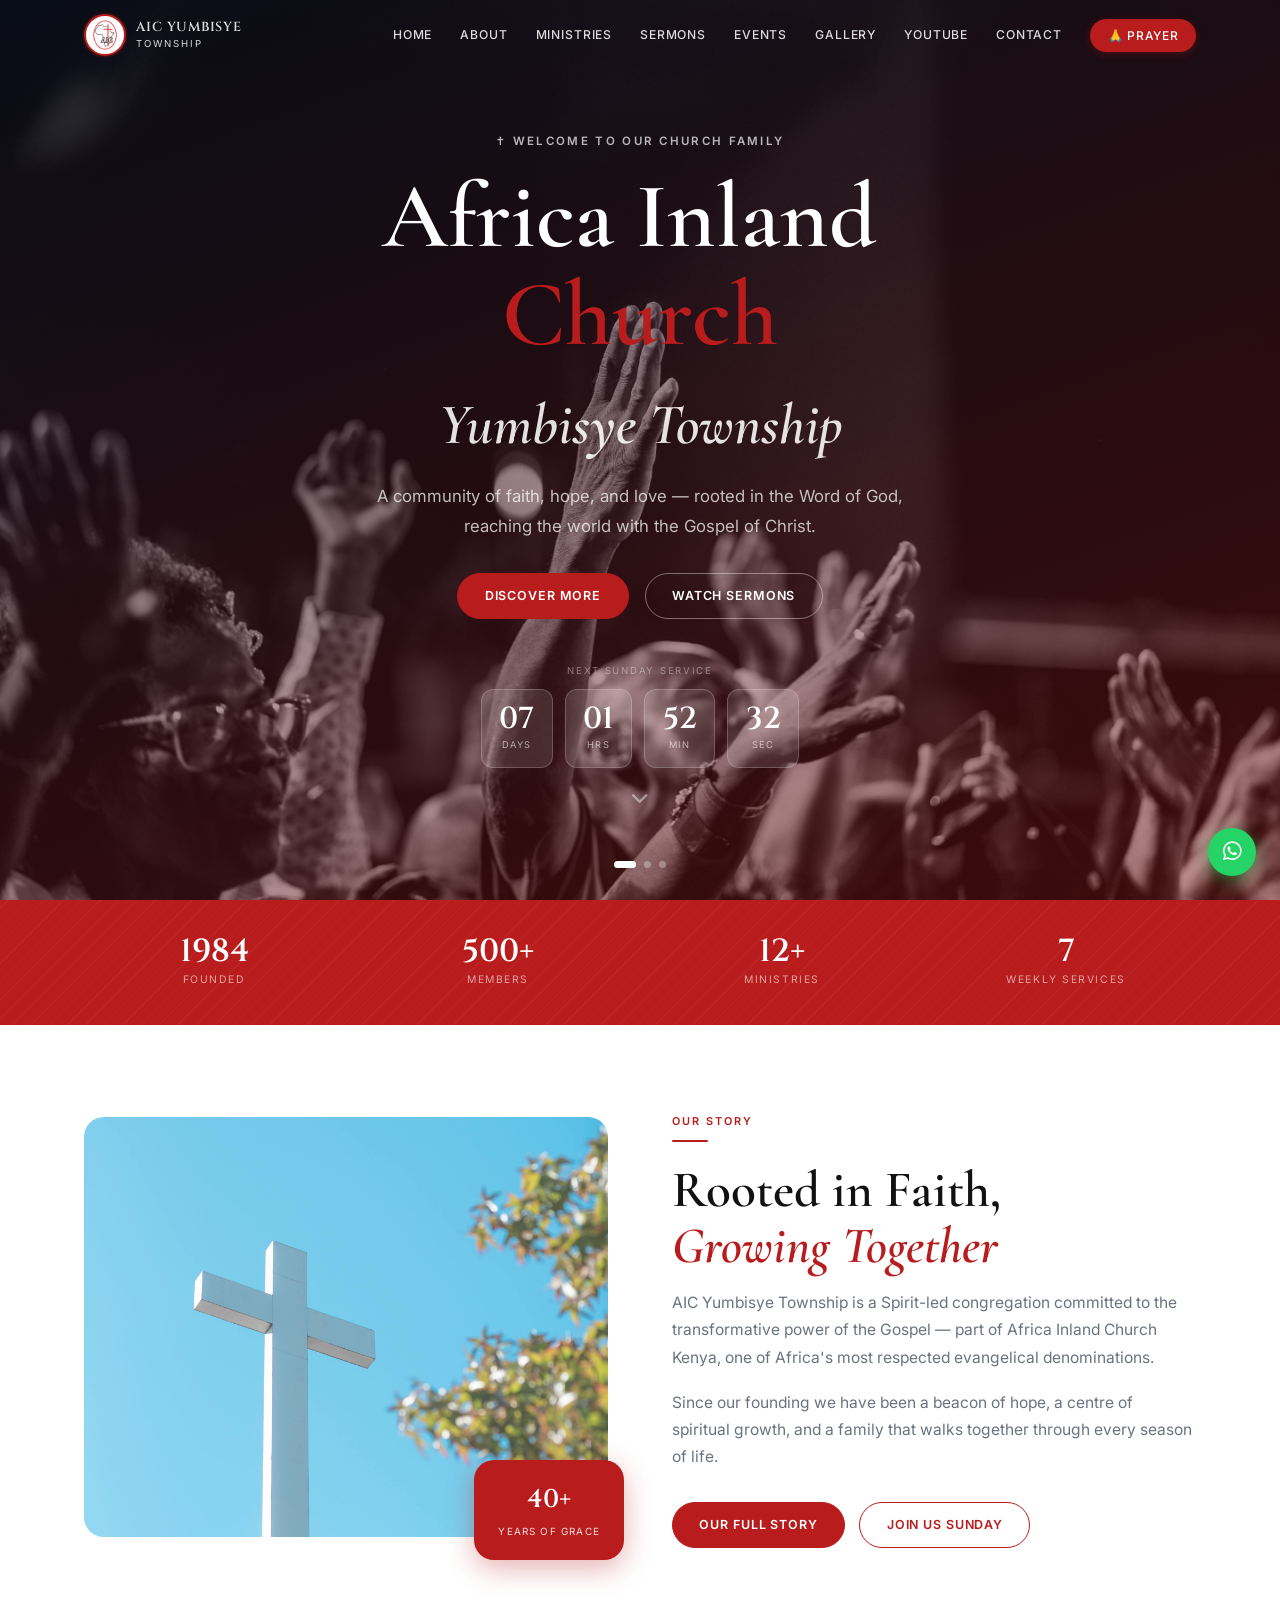
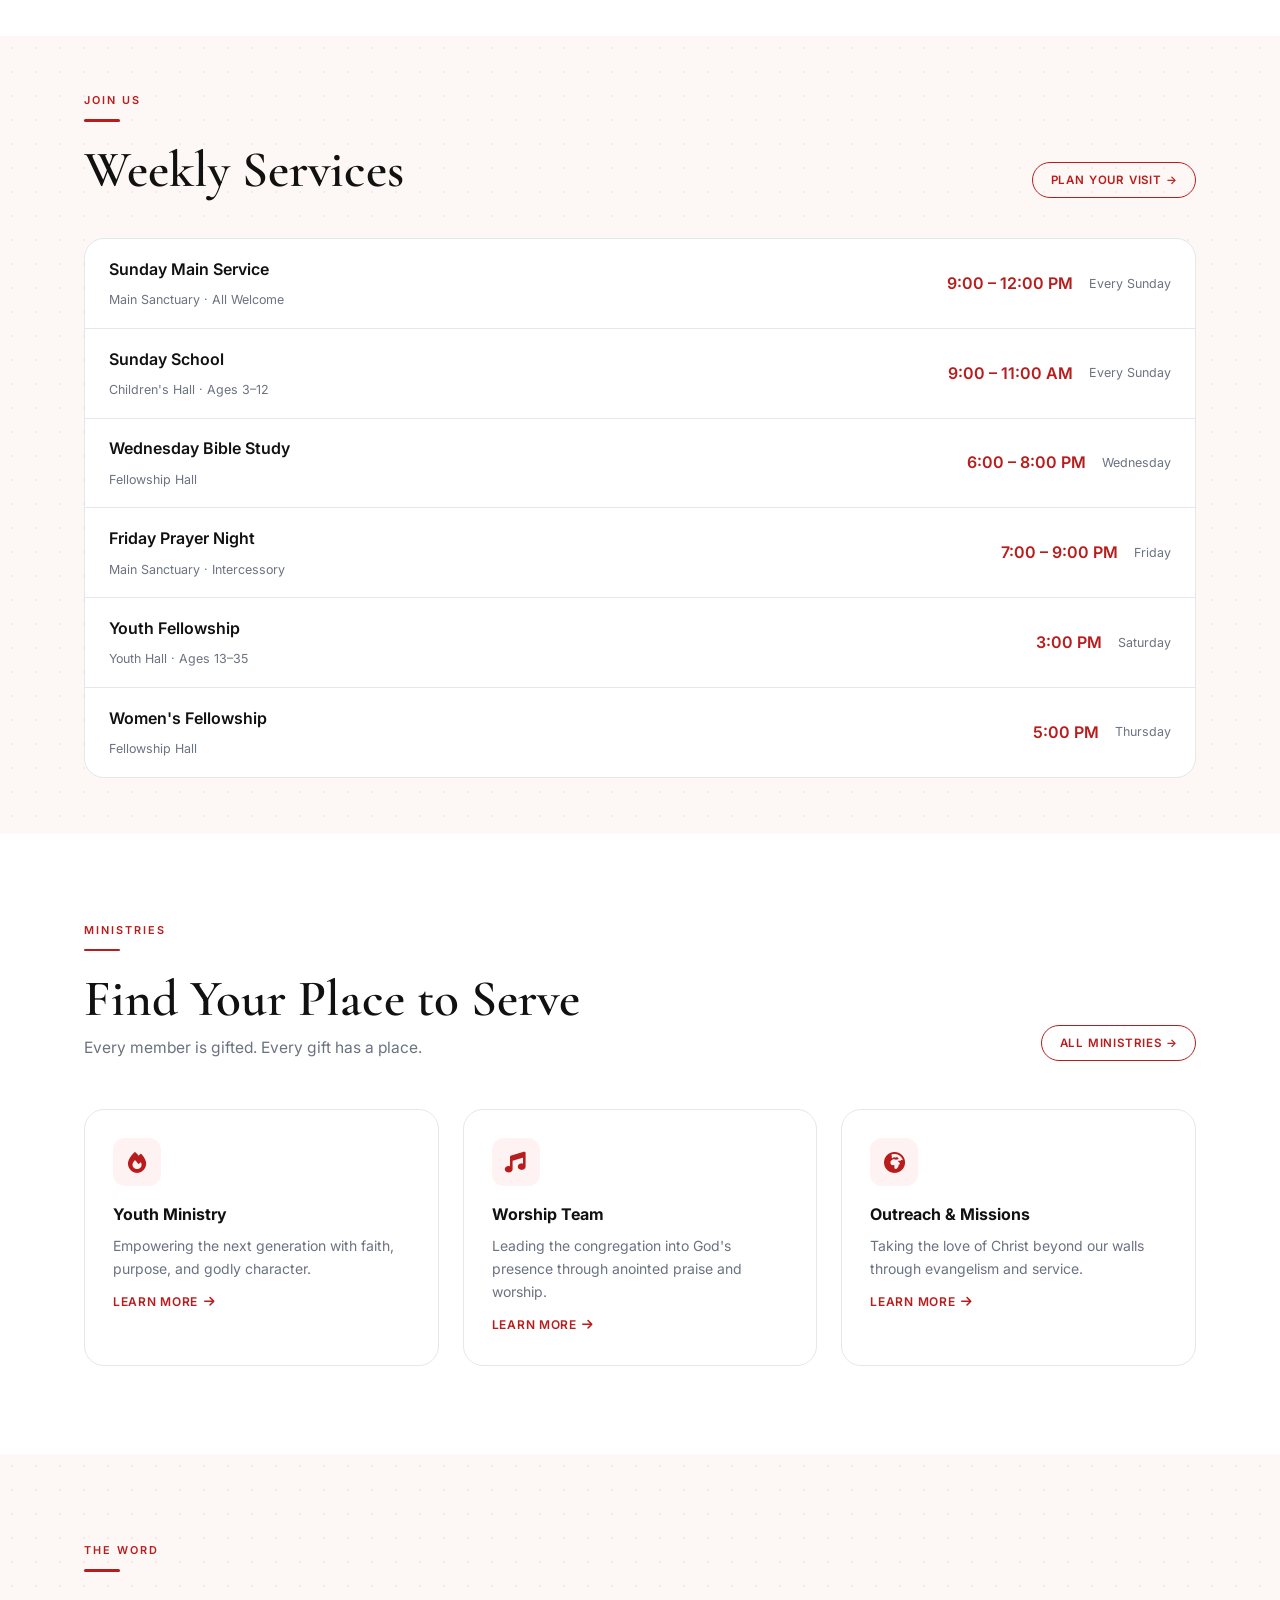
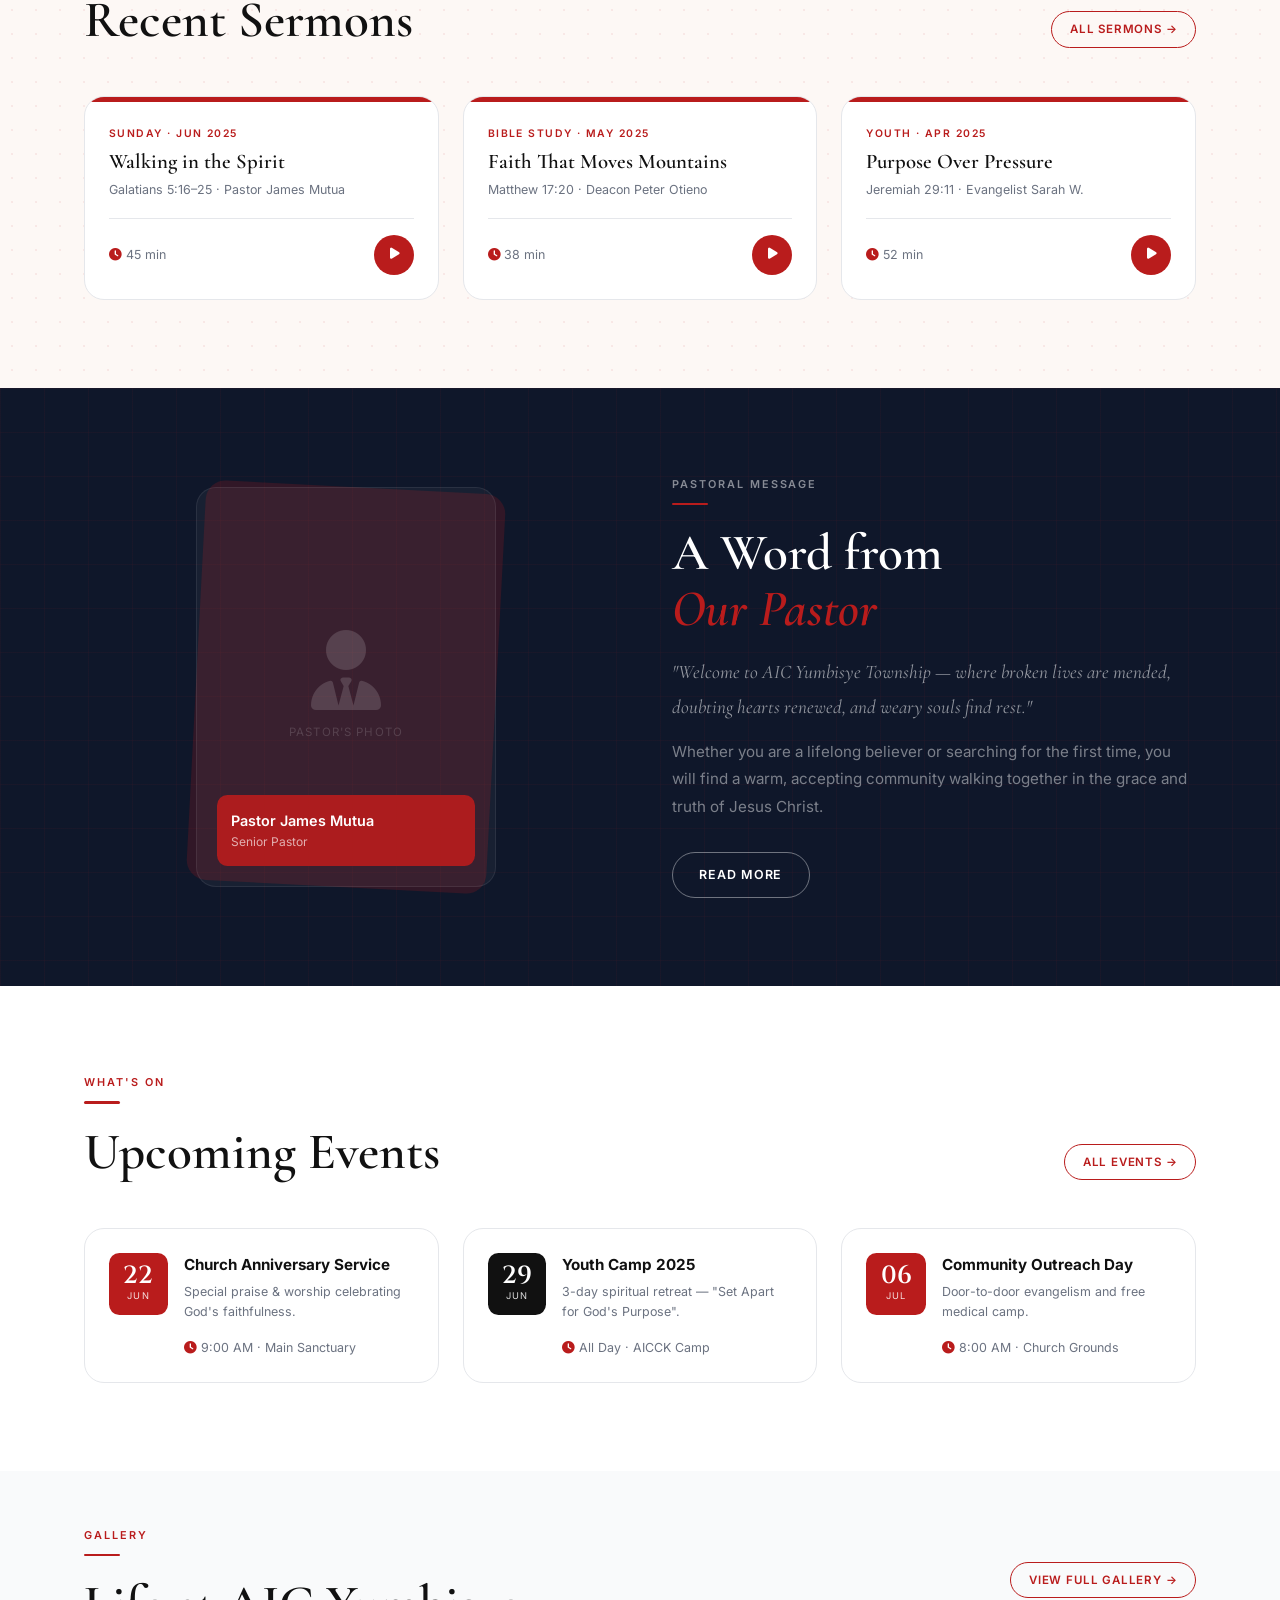
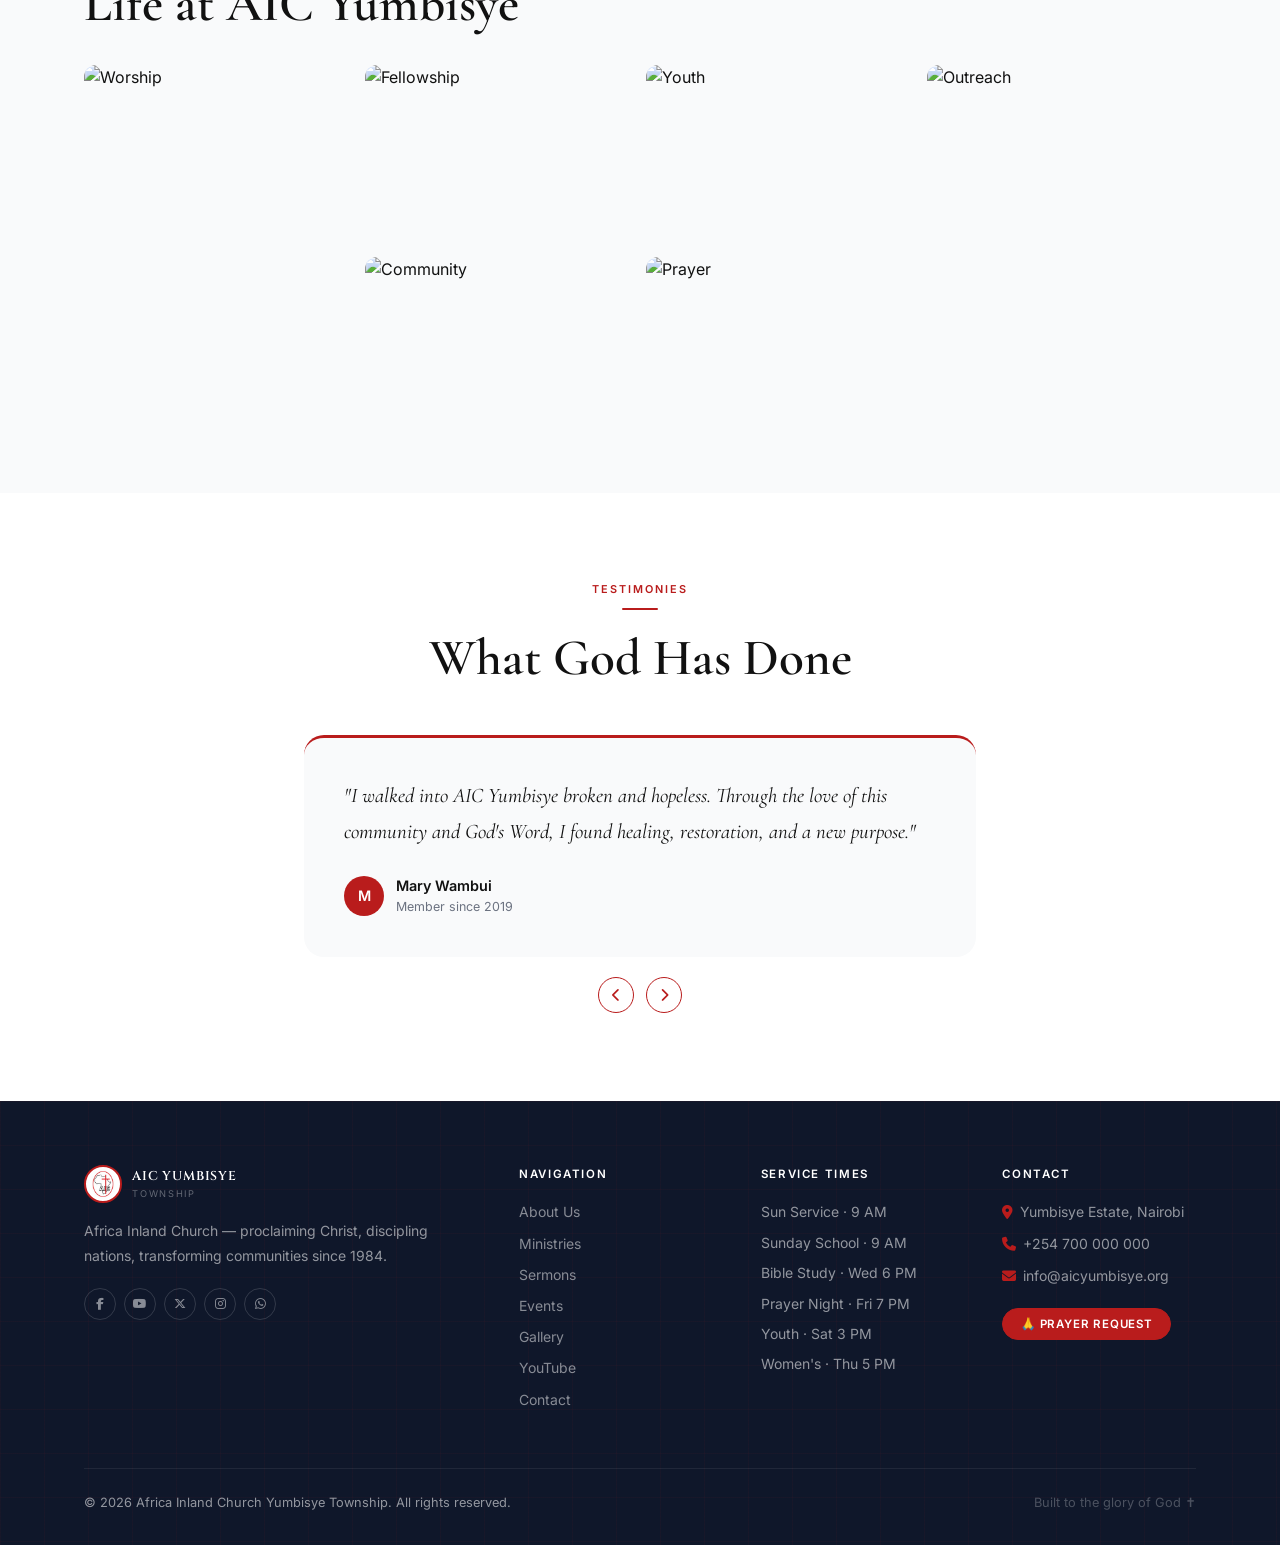
==== commit a82c900d: "fix speed and analytics insights" ====
--- a/index.html
+++ b/index.html
@@ -7,7 +7,13 @@
 <meta name="description" content="Africa Inland Church Yumbisye Township — Where faith meets community."/>
 <link rel="stylesheet" href="css/style.css"/>
 <link rel="stylesheet" href="https://cdnjs.cloudflare.com/ajax/libs/font-awesome/6.5.0/css/all.min.css"/>
+<!-- Vercel Web Analytics -->
+<script>window.va = window.va || function(){(window.vaq = window.vaq || []).push(arguments);};</script>
 <script defer src="/_vercel/insights/script.js"></script>
+
+<!-- Vercel Speed Insights -->
+<script>window.si = window.si || function(){(window.siq = window.siq || []).push(arguments);};</script>
+<script defer src="/_vercel/speed-insights/script.js"></script>
 <style>
 .hero{position:relative;height:100vh;min-height:600px;display:flex;align-items:center;justify-content:center;overflow:hidden;}
 .hero-content{position:relative;z-index:2;text-align:center;padding:0 1.5rem;max-width:820px;}
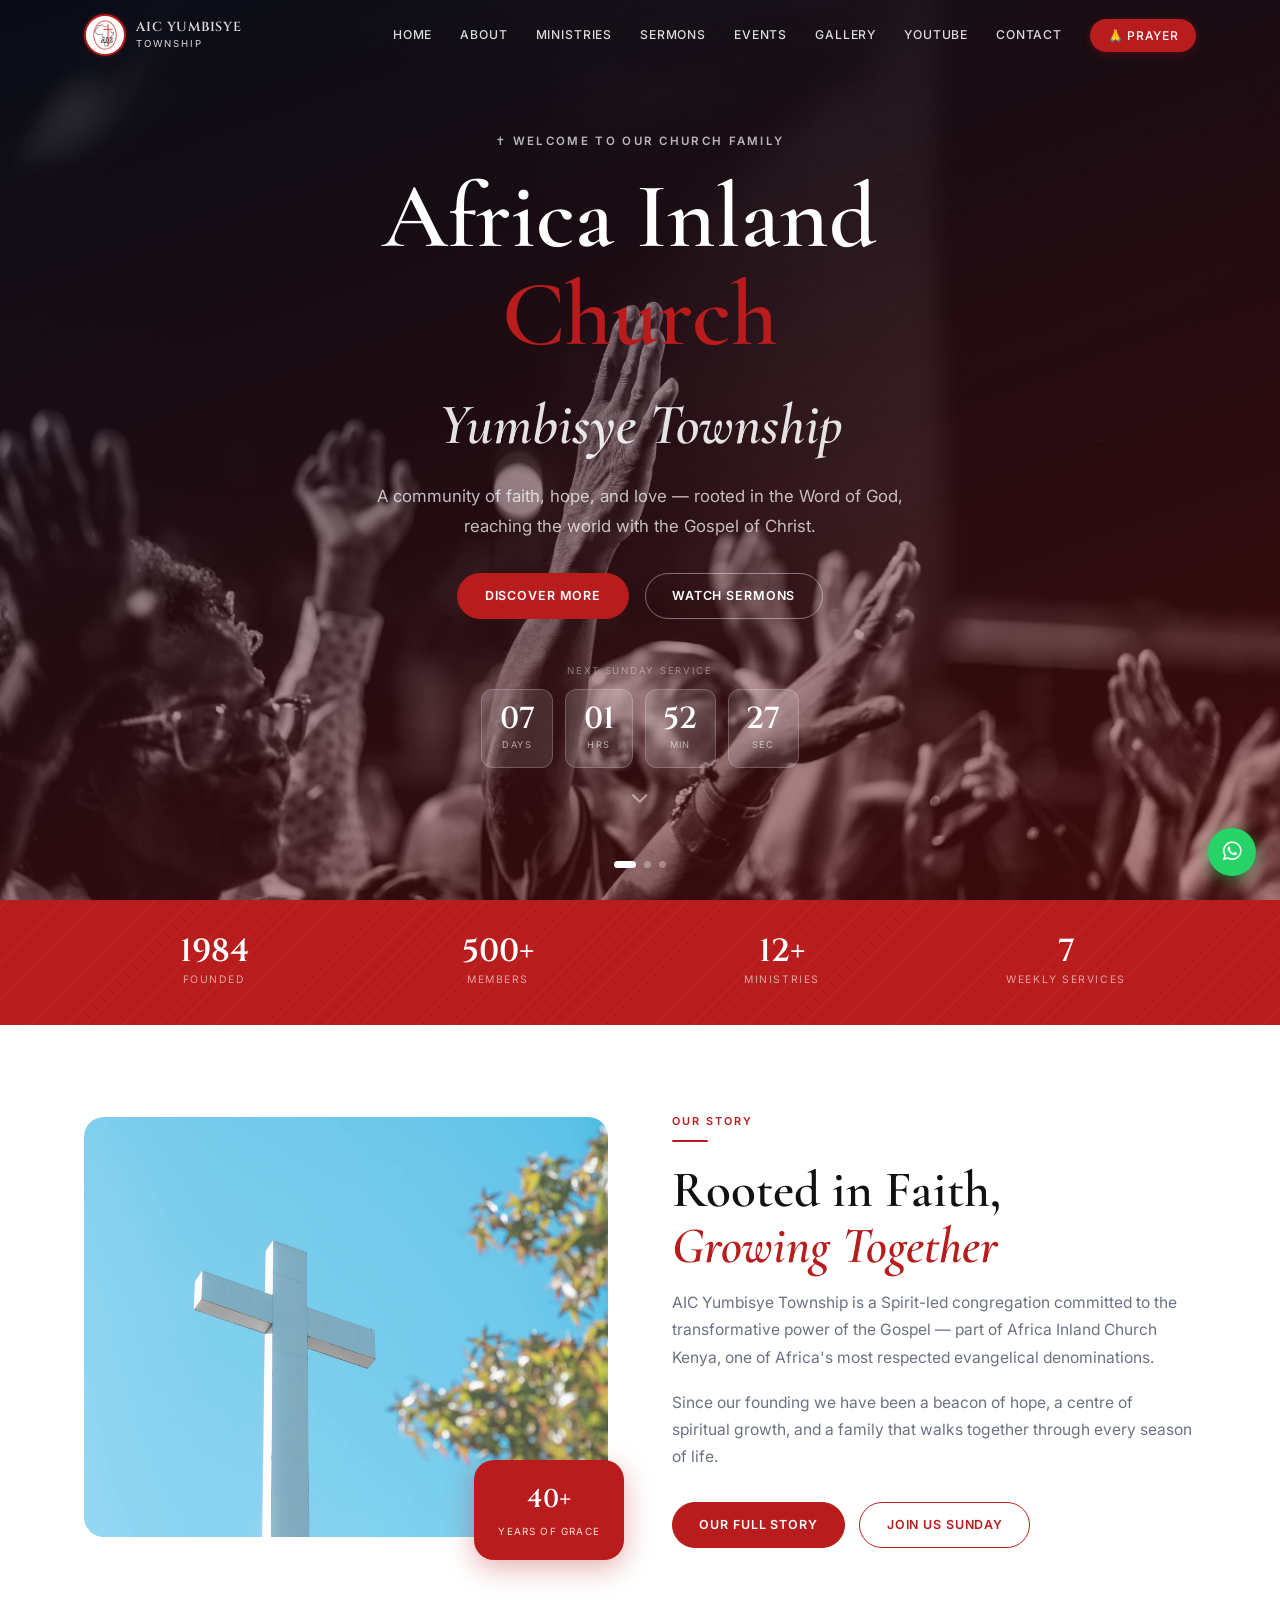
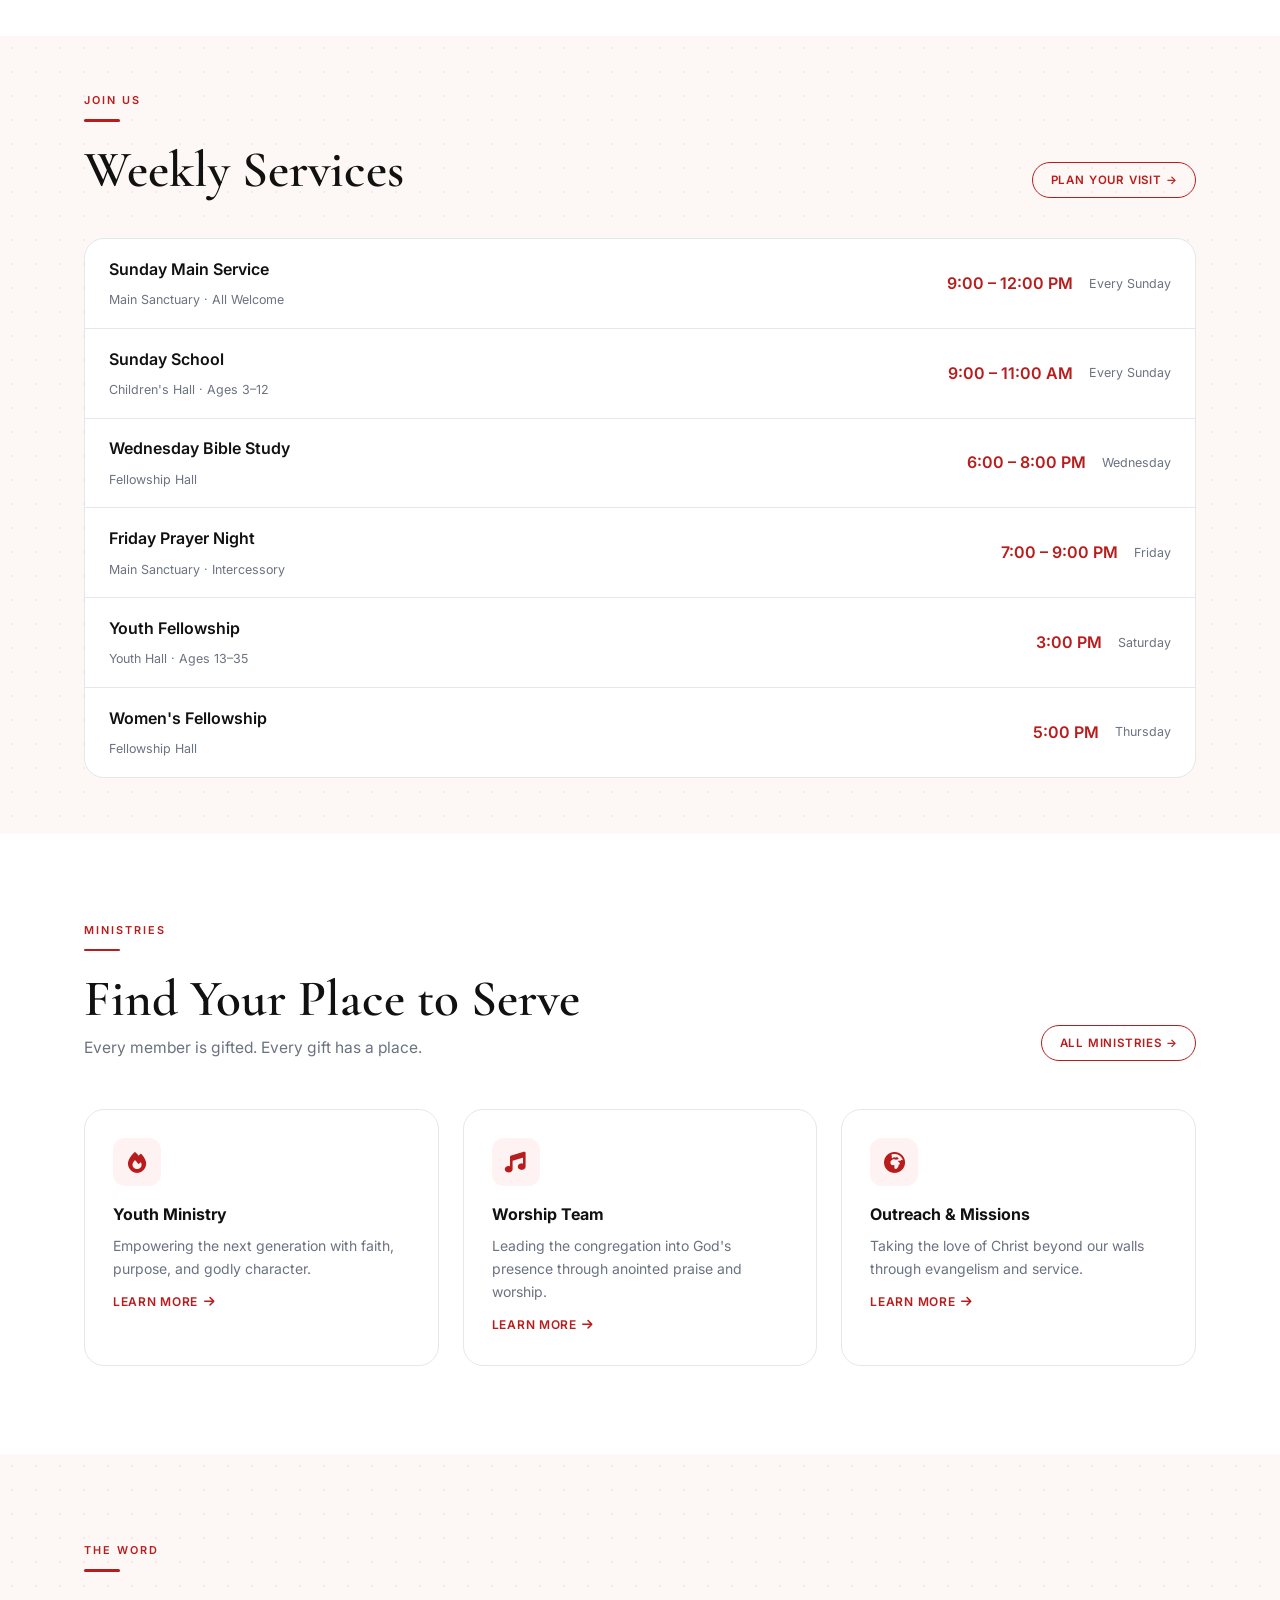
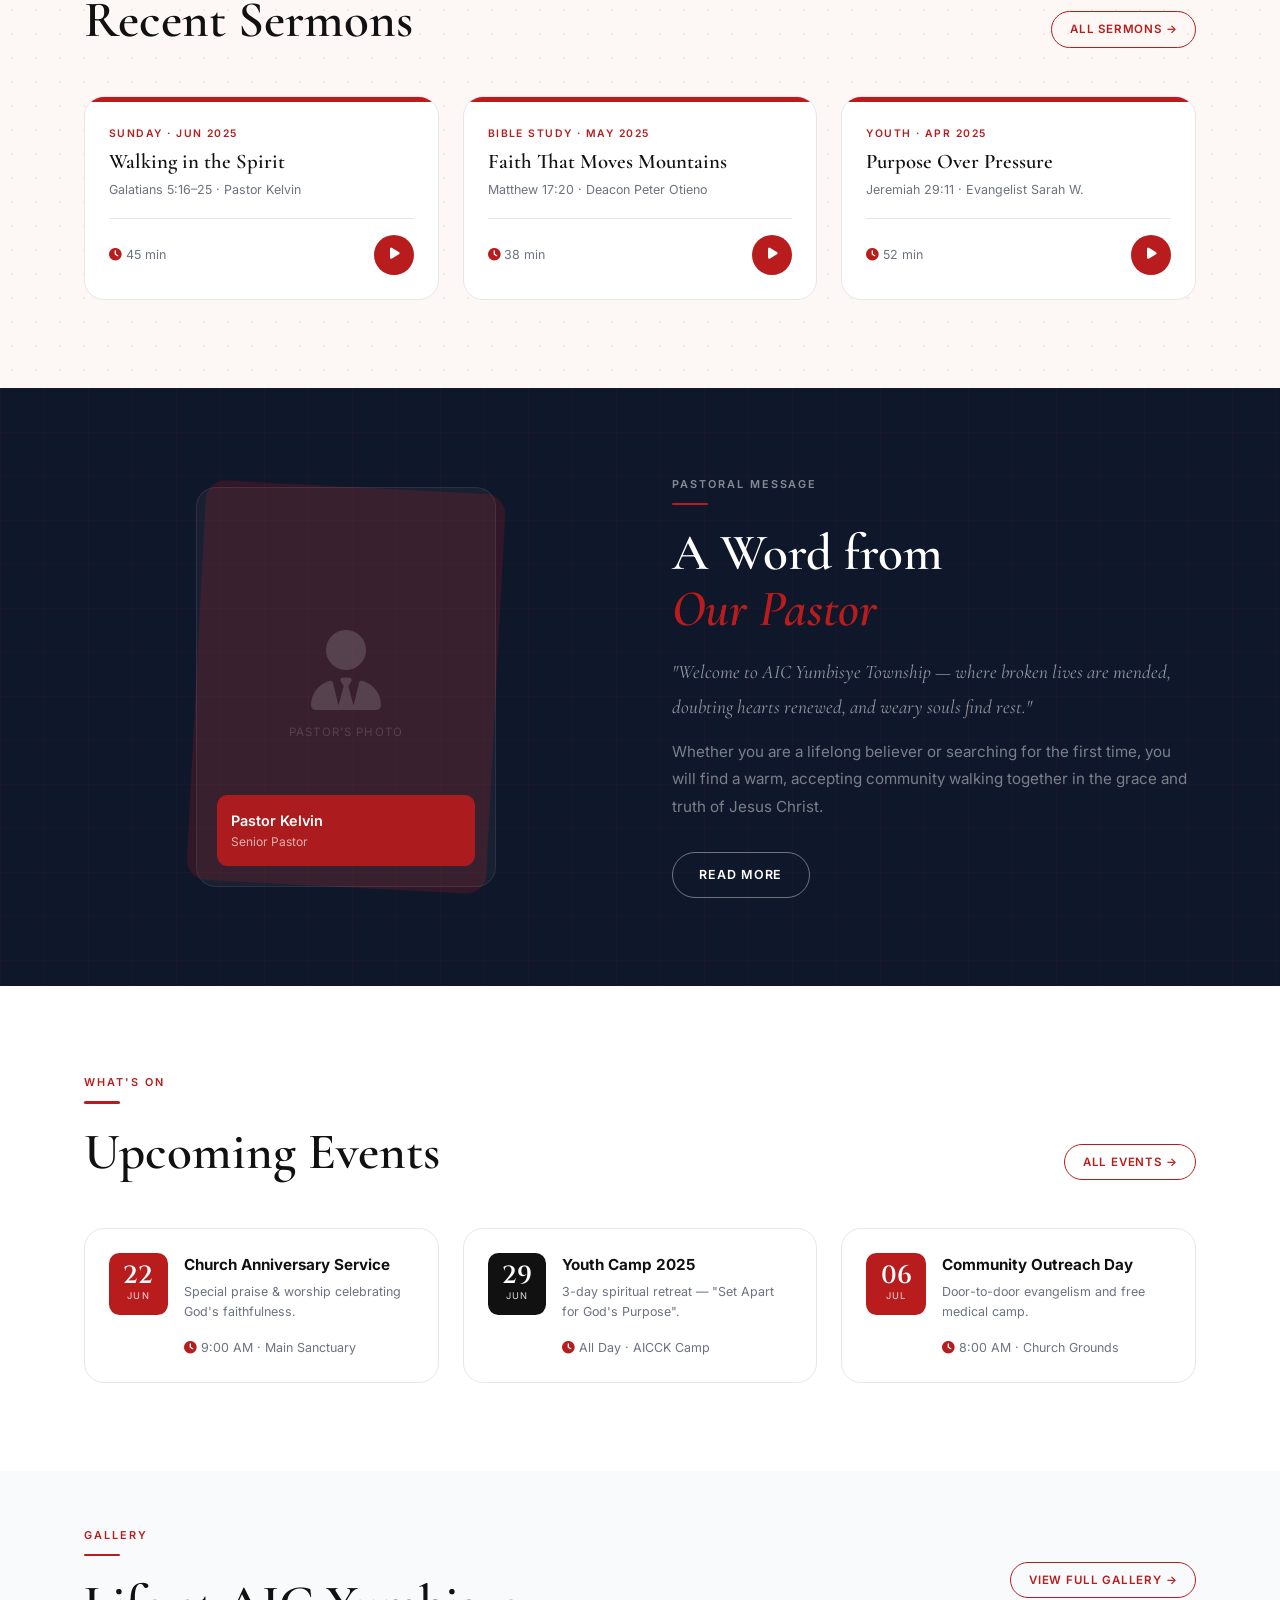
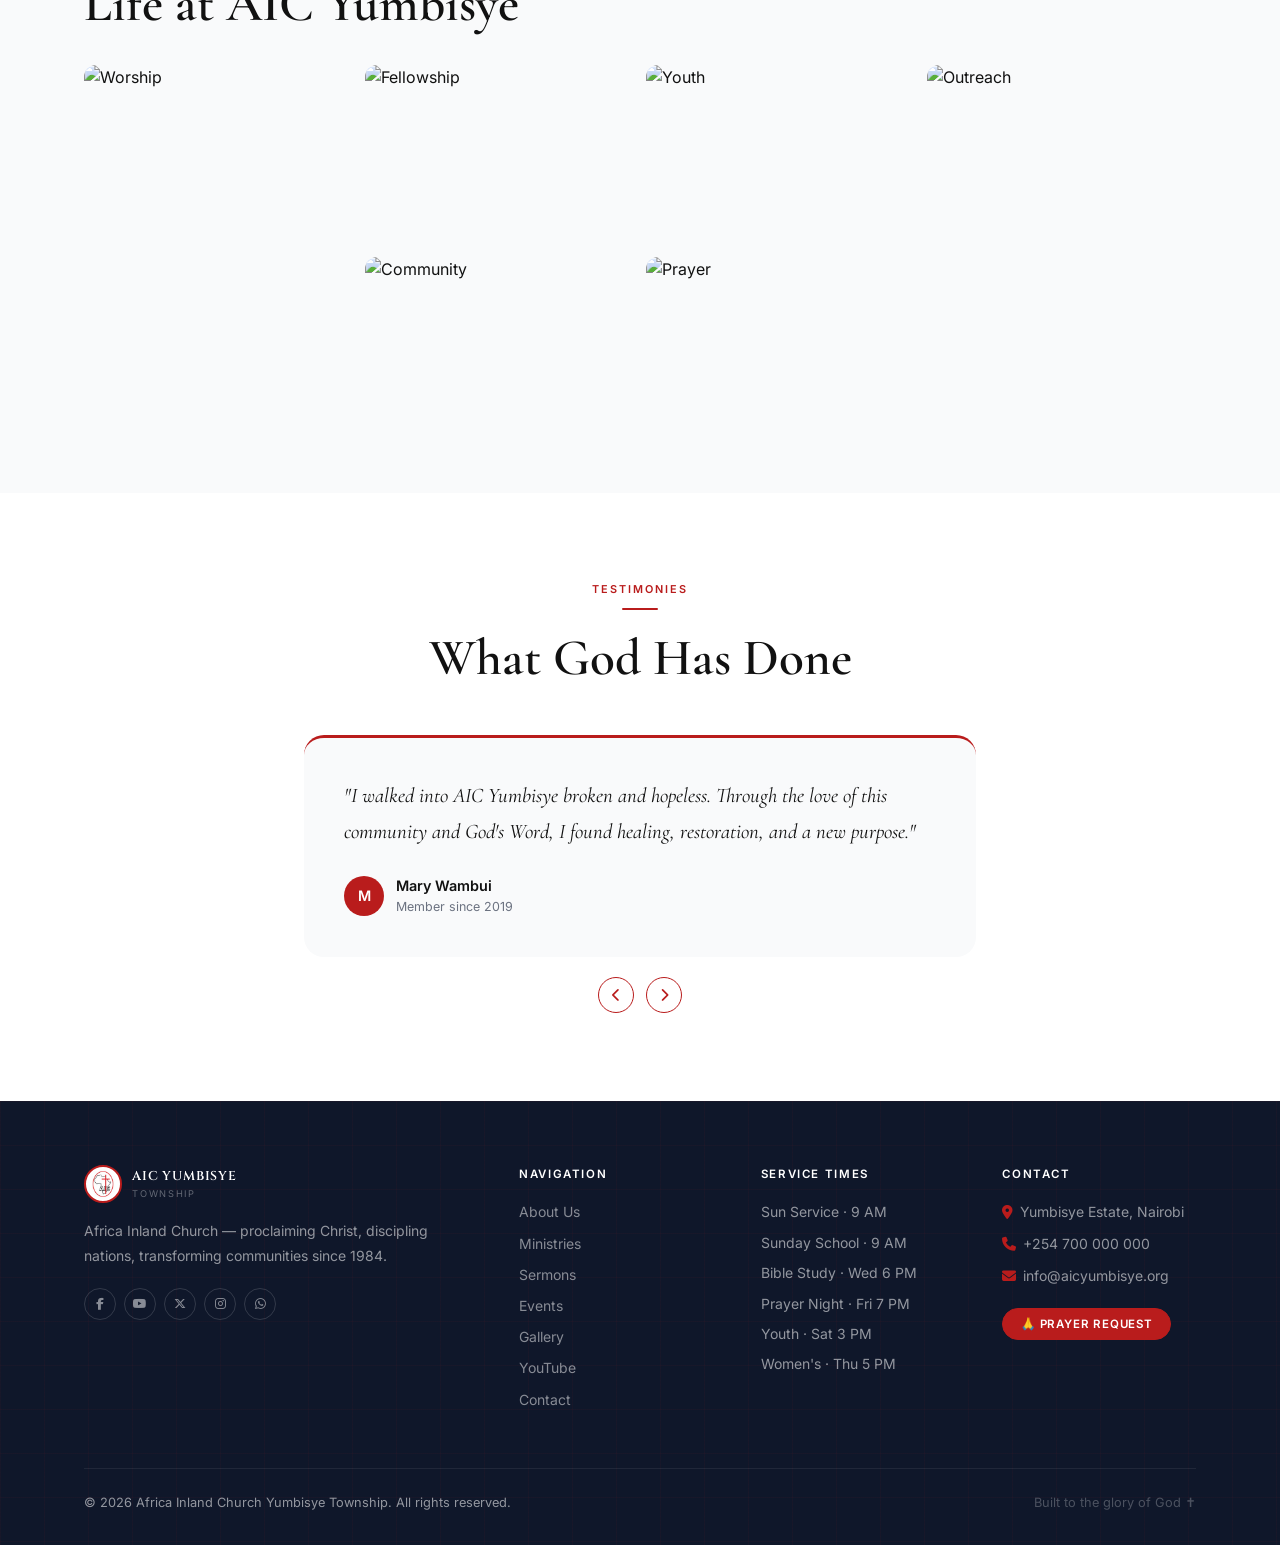
==== commit d712bf61: "first commit" ====
--- a/index.html
+++ b/index.html
@@ -211,7 +211,7 @@
         <div style="padding:1.5rem;flex:1;display:flex;flex-direction:column;">
           <span style="font-size:.65rem;font-weight:600;letter-spacing:.14em;text-transform:uppercase;color:var(--red);margin-bottom:.5rem;display:block;">Sunday · Jun 2025</span>
           <h3 style="font-size:1.3rem;margin-bottom:.4rem;flex:1;">Walking in the Spirit</h3>
-          <p class="text-xs text-muted">Galatians 5:16–25 · Pastor James Mutua</p>
+          <p class="text-xs text-muted">Galatians 5:16–25 · Pastor Kelvin</p>
           <div style="display:flex;align-items:center;justify-content:space-between;margin-top:1.1rem;padding-top:1rem;border-top:1px solid var(--line);">
             <span class="text-xs text-muted"><i class="fas fa-clock" style="margin-right:.3rem;color:var(--red);"></i>45 min</span>
             <button class="play-btn"><i class="fas fa-play" style="margin-left:2px;"></i></button>
@@ -256,7 +256,7 @@
           <div style="position:relative;background:rgba(255,255,255,.04);border-radius:var(--r-lg);border:1px solid rgba(255,255,255,.08);aspect-ratio:3/4;display:flex;align-items:center;justify-content:center;overflow:hidden;">
             <div style="text-align:center;color:rgba(255,255,255,.15);"><i class="fas fa-user-tie" style="font-size:5rem;display:block;margin-bottom:.5rem;"></i><span style="font-size:.72rem;letter-spacing:.1em;text-transform:uppercase;">Pastor's Photo</span></div>
             <div style="position:absolute;bottom:1.25rem;left:1.25rem;right:1.25rem;background:rgba(185,28,28,.9);border-radius:.65rem;padding:.9rem;">
-              <div style="color:#fff;font-weight:600;font-size:.9rem;">Pastor James Mutua</div>
+              <div style="color:#fff;font-weight:600;font-size:.9rem;">Pastor Kelvin</div>
               <div style="color:rgba(255,255,255,.65);font-size:.75rem;">Senior Pastor</div>
             </div>
           </div>
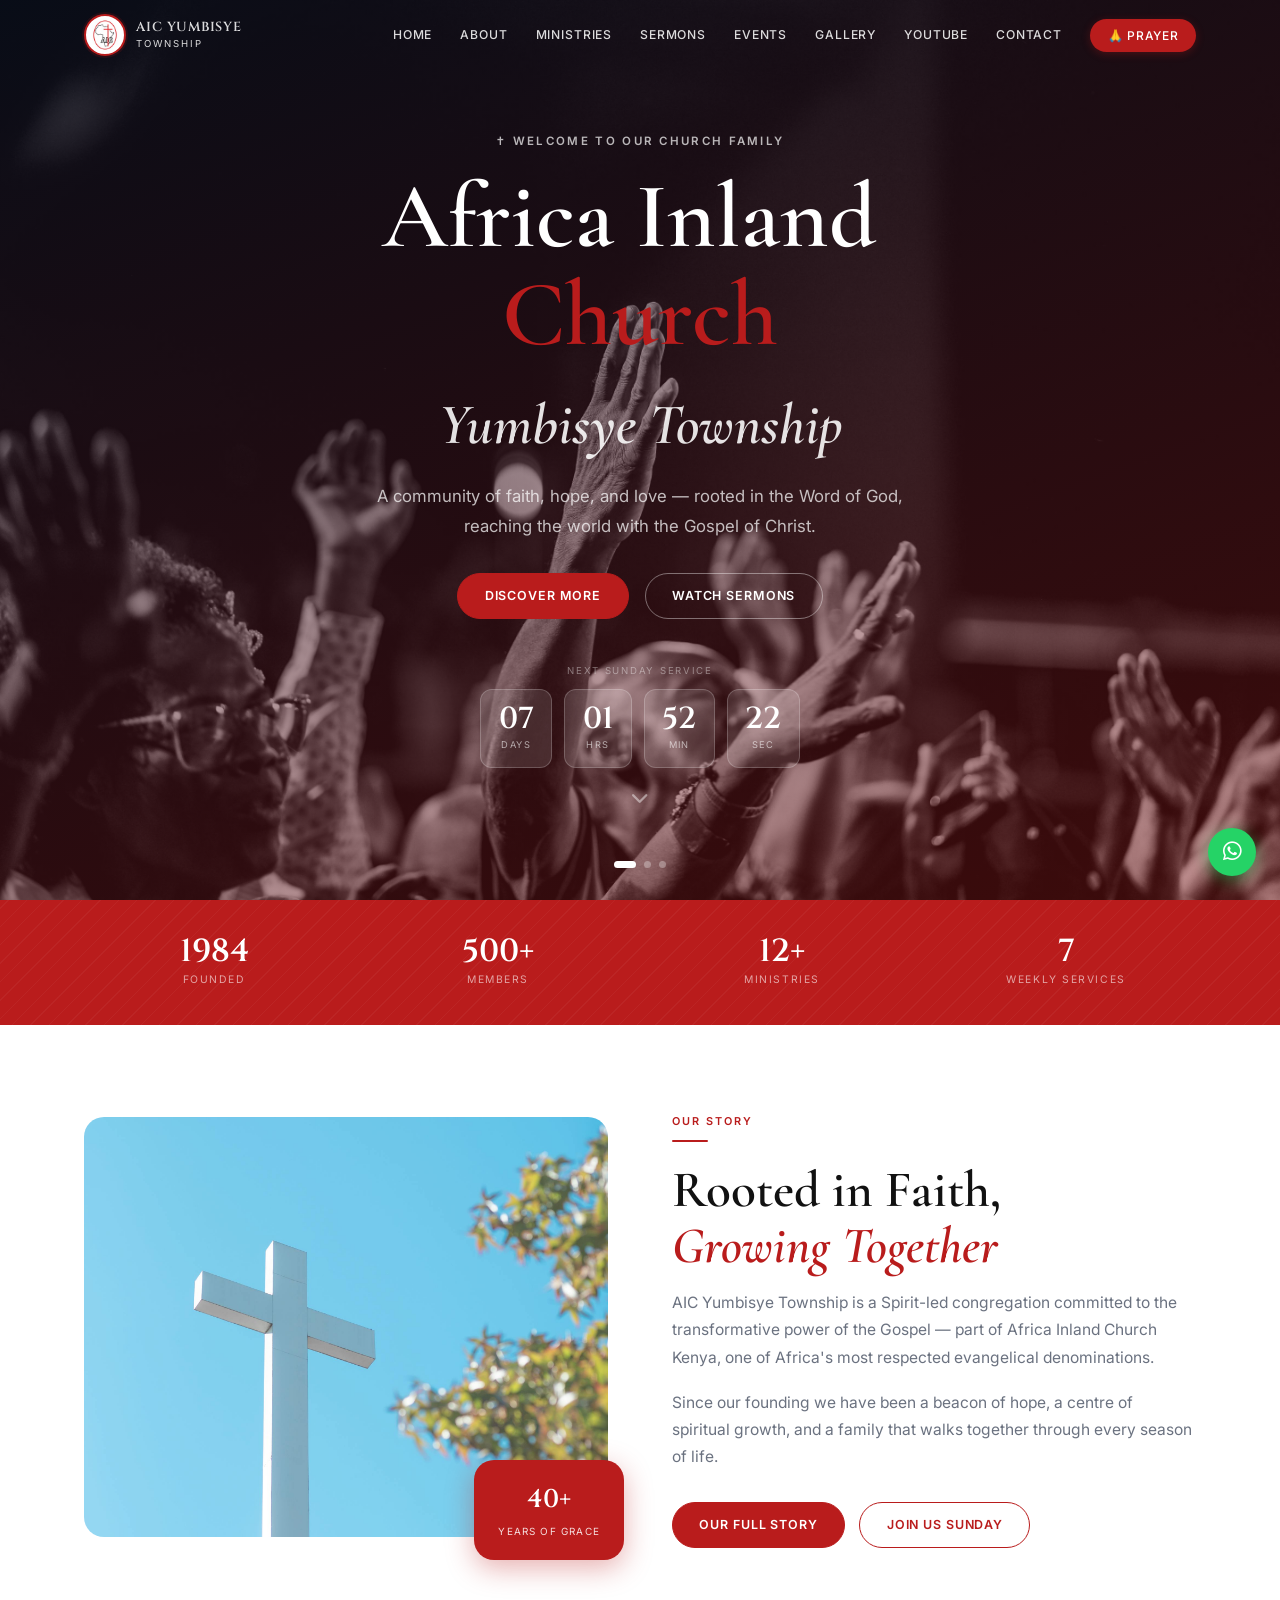
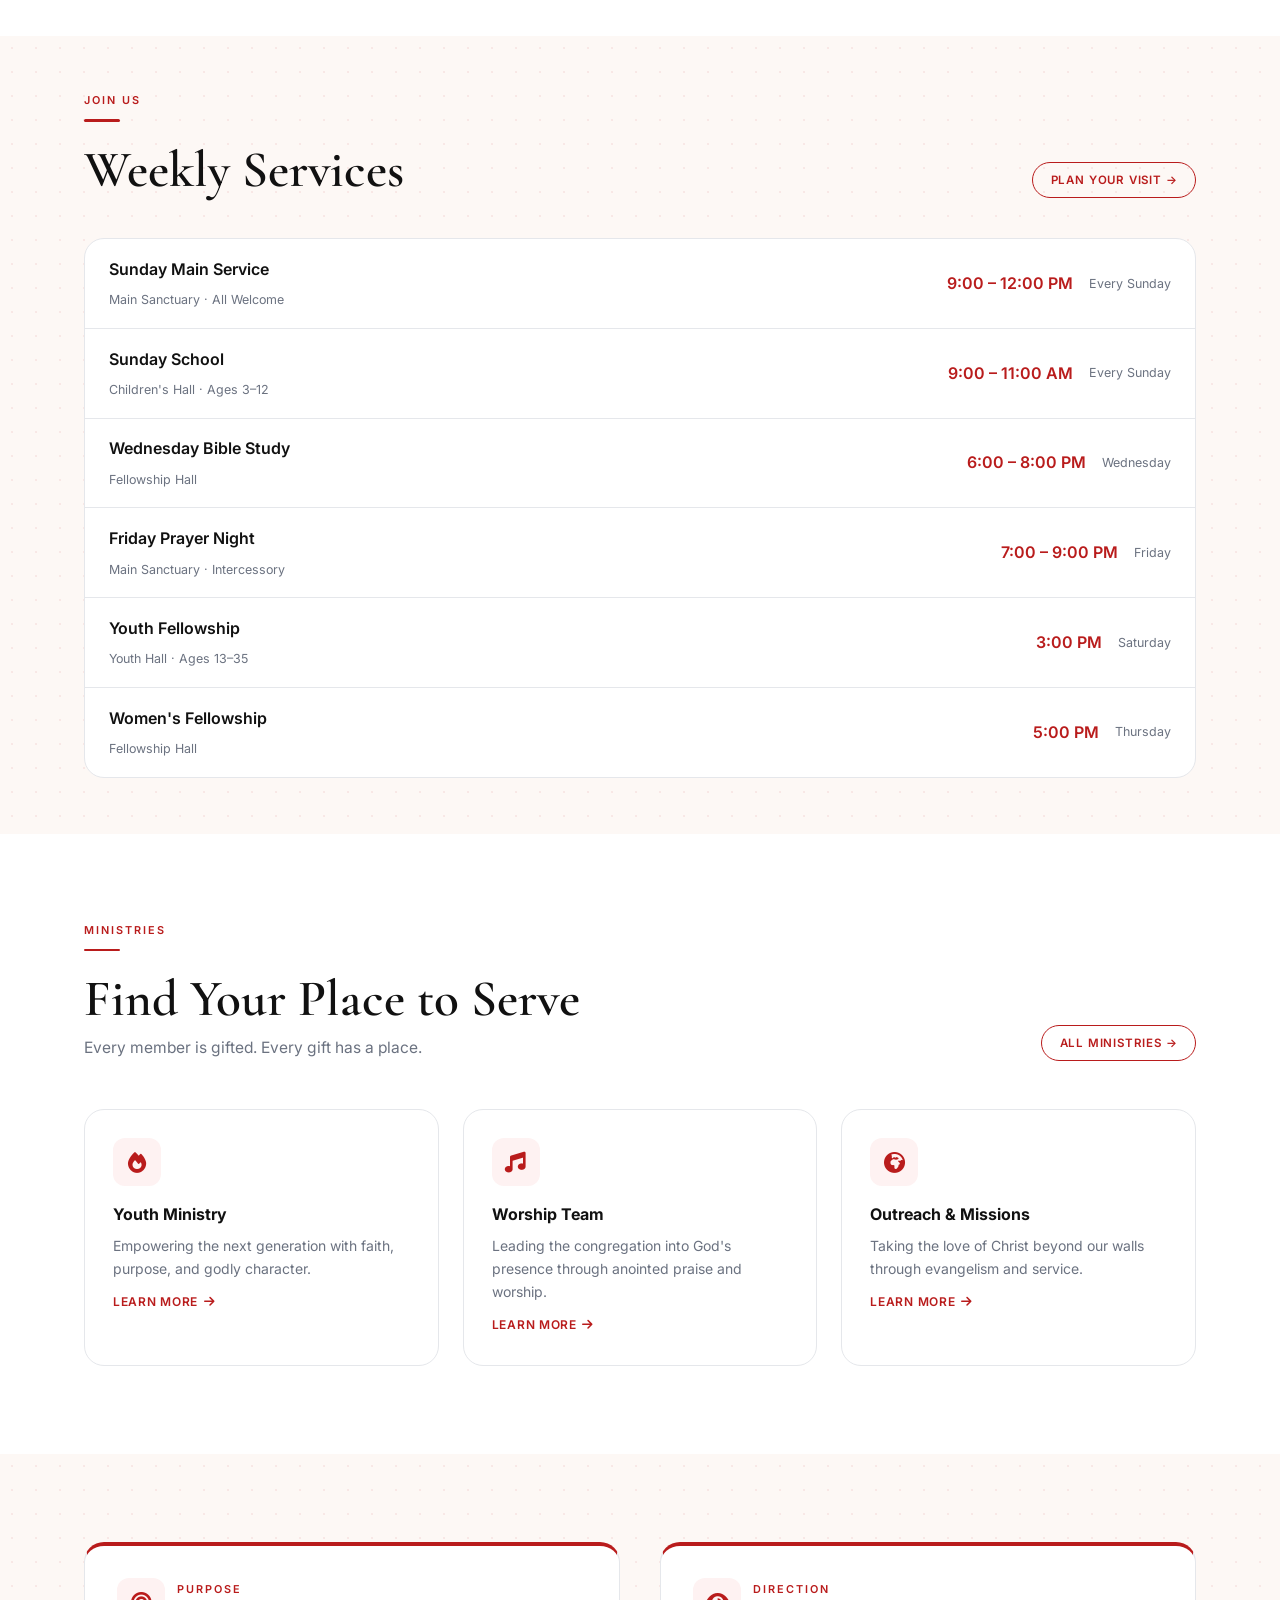
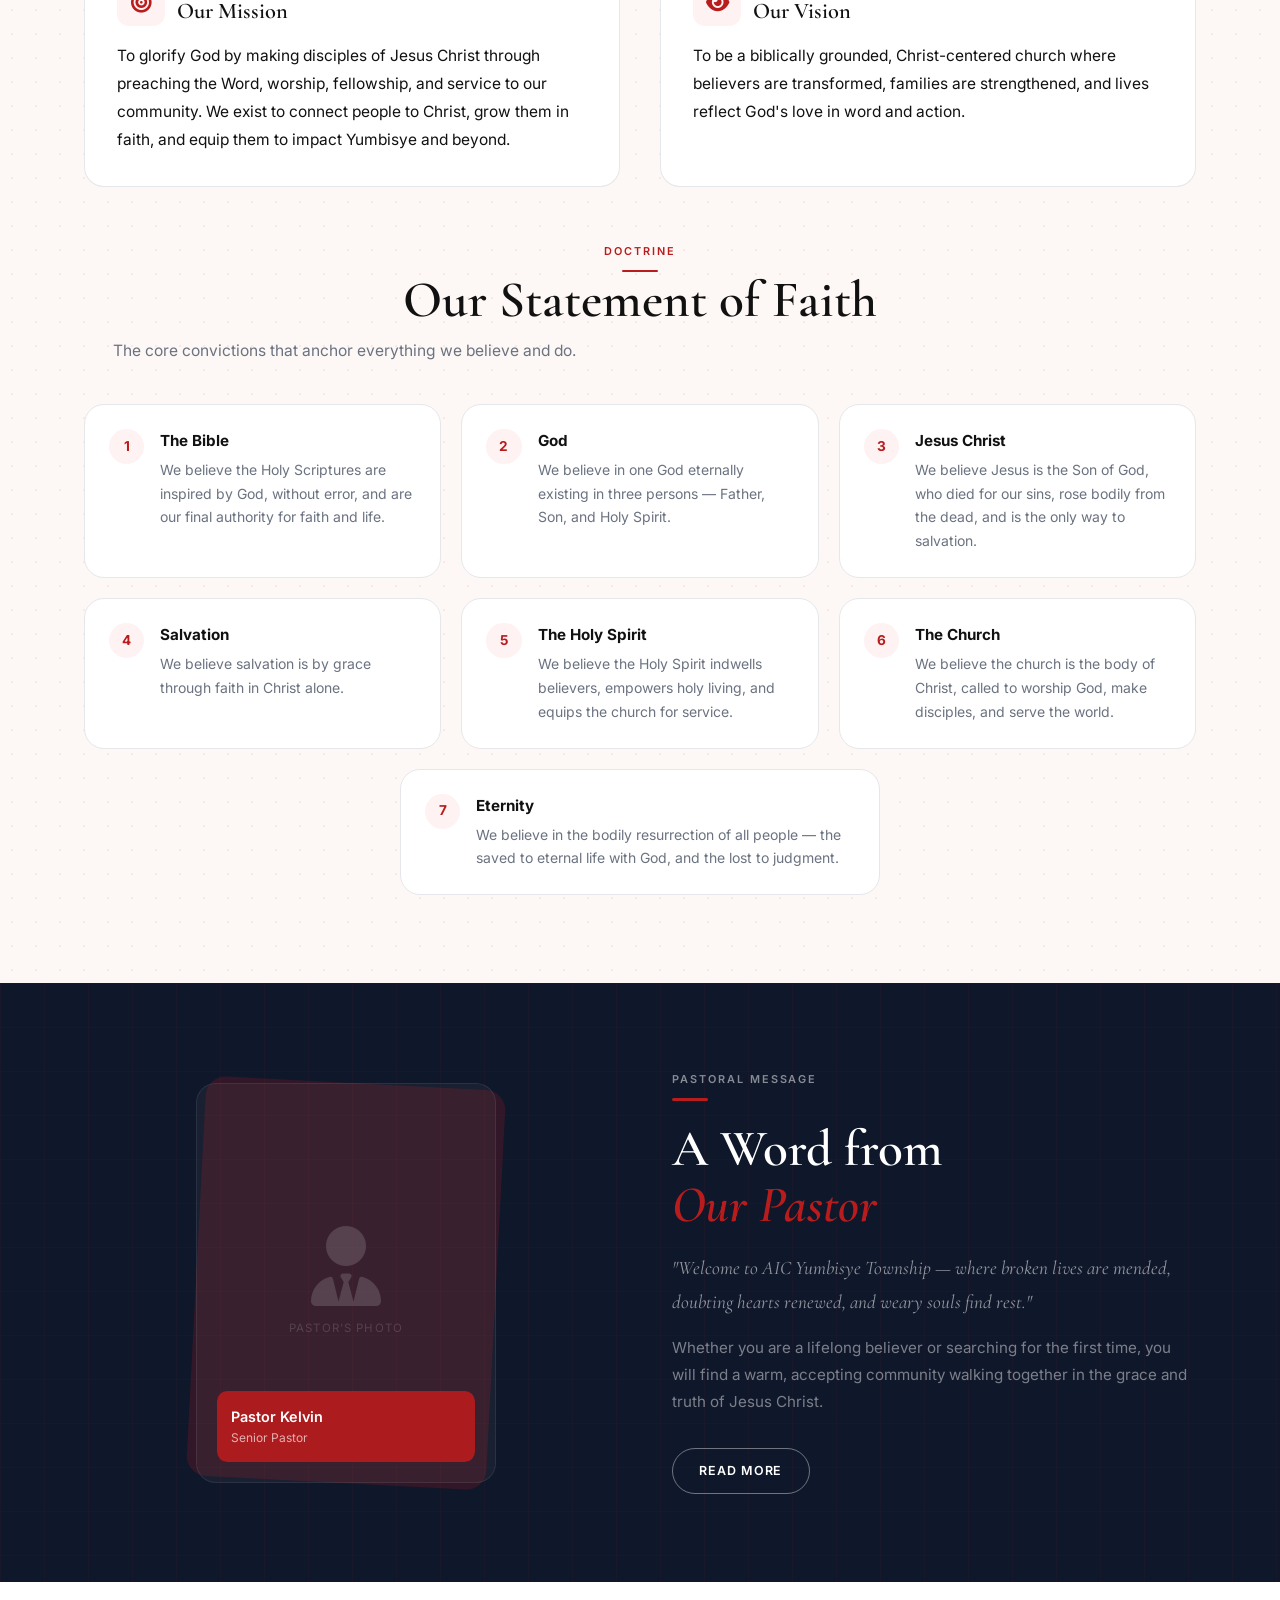
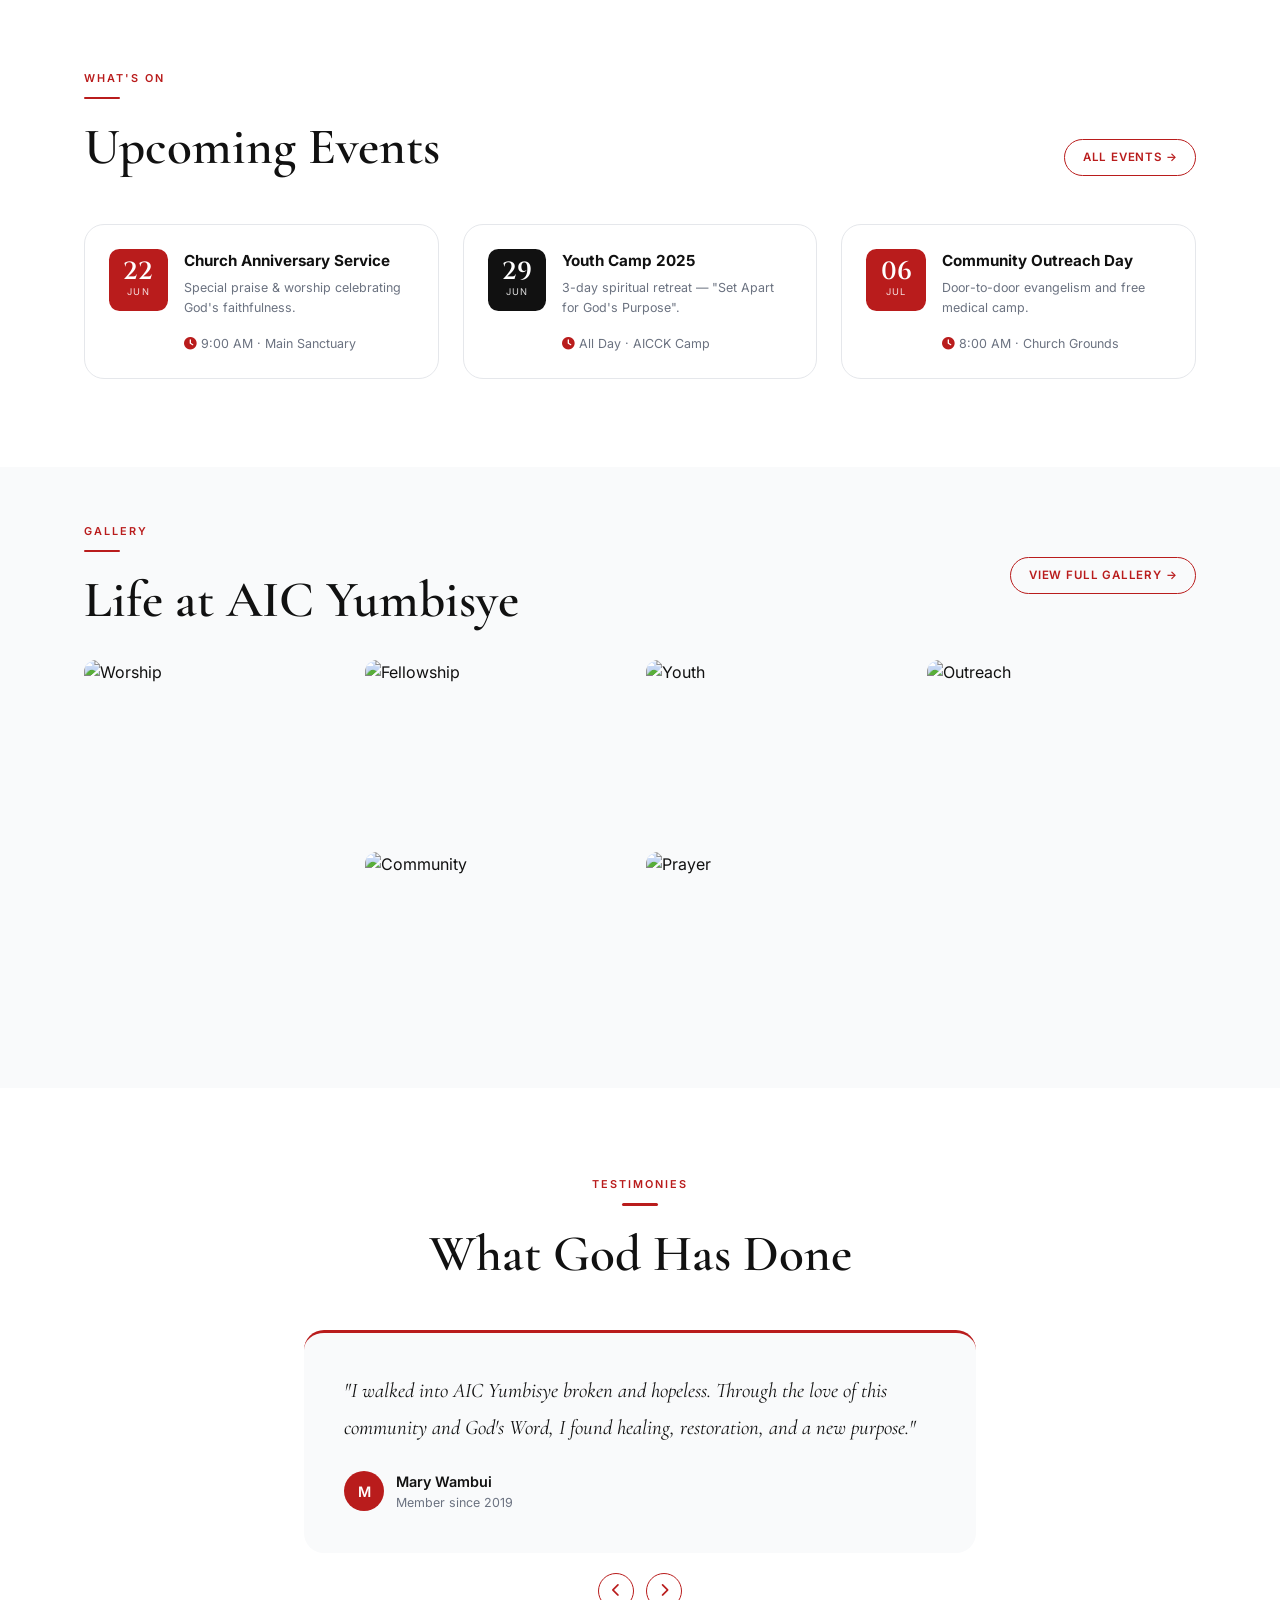
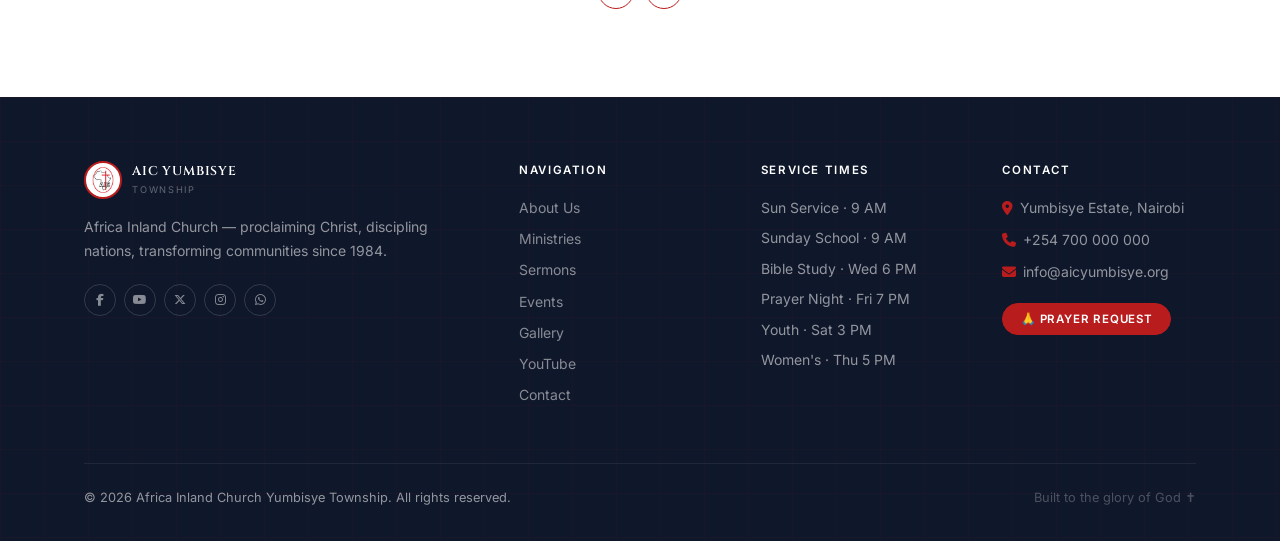
==== commit 305bac86: "fix mobile responsiveness issue with gallery section in index.html" ====
--- a/index.html
+++ b/index.html
@@ -32,6 +32,15 @@
 .card:hover .min-icon{background:var(--red);color:#fff;}
 .play-btn{width:2.5rem;height:2.5rem;border-radius:50%;background:var(--red);border:none;cursor:pointer;color:#fff;display:flex;align-items:center;justify-content:center;font-size:.8rem;transition:all .25s;flex-shrink:0;}
 .play-btn:hover{transform:scale(1.1);box-shadow:0 4px 14px rgba(185,28,28,.4);}
+@media(max-width:640px){
+  .gal-home{
+    grid-template-columns:repeat(2,1fr) !important;
+    grid-template-rows:repeat(3,160px) !important;
+  }
+  .gal-home > div[style*="grid-row:span 2"]{
+    grid-row: span 1 !important;
+  }
+}
 </style>
 </head>
 <body><div id="nav-placeholder"></div>
@@ -198,51 +207,136 @@
   </div>
 </section>
 
-<!-- ═══ SERMONS TEASER ═══ -->
+<!-- ═══ MISSION, VISION & STATEMENT OF FAITH ═══ -->
 <section class="sec pattern">
   <div class="wrap">
-    <div style="display:flex;align-items:flex-end;justify-content:space-between;flex-wrap:wrap;gap:1rem;margin-bottom:3rem;" class="reveal">
-      <div><span class="eyebrow">The Word</span><span class="rule"></span><h2 class="sec-title" style="margin-bottom:0;">Recent Sermons</h2></div>
-      <a href="pages/sermons.html" class="btn btn-ghost btn-sm">All Sermons →</a>
-    </div>
-    <div class="g3">
-      <div class="card reveal" style="display:flex;flex-direction:column;">
-        <div style="height:5px;background:var(--red);"></div>
-        <div style="padding:1.5rem;flex:1;display:flex;flex-direction:column;">
-          <span style="font-size:.65rem;font-weight:600;letter-spacing:.14em;text-transform:uppercase;color:var(--red);margin-bottom:.5rem;display:block;">Sunday · Jun 2025</span>
-          <h3 style="font-size:1.3rem;margin-bottom:.4rem;flex:1;">Walking in the Spirit</h3>
-          <p class="text-xs text-muted">Galatians 5:16–25 · Pastor Kelvin</p>
-          <div style="display:flex;align-items:center;justify-content:space-between;margin-top:1.1rem;padding-top:1rem;border-top:1px solid var(--line);">
-            <span class="text-xs text-muted"><i class="fas fa-clock" style="margin-right:.3rem;color:var(--red);"></i>45 min</span>
-            <button class="play-btn"><i class="fas fa-play" style="margin-left:2px;"></i></button>
-          </div>
-        </div>
-      </div>
-      <div class="card reveal" style="display:flex;flex-direction:column;">
-        <div style="height:5px;background:var(--red);"></div>
-        <div style="padding:1.5rem;flex:1;display:flex;flex-direction:column;">
-          <span style="font-size:.65rem;font-weight:600;letter-spacing:.14em;text-transform:uppercase;color:var(--red);margin-bottom:.5rem;display:block;">Bible Study · May 2025</span>
-          <h3 style="font-size:1.3rem;margin-bottom:.4rem;flex:1;">Faith That Moves Mountains</h3>
-          <p class="text-xs text-muted">Matthew 17:20 · Deacon Peter Otieno</p>
-          <div style="display:flex;align-items:center;justify-content:space-between;margin-top:1.1rem;padding-top:1rem;border-top:1px solid var(--line);">
-            <span class="text-xs text-muted"><i class="fas fa-clock" style="margin-right:.3rem;color:var(--red);"></i>38 min</span>
-            <button class="play-btn"><i class="fas fa-play" style="margin-left:2px;"></i></button>
-          </div>
-        </div>
-      </div>
-      <div class="card reveal" style="display:flex;flex-direction:column;">
-        <div style="height:5px;background:var(--red);"></div>
-        <div style="padding:1.5rem;flex:1;display:flex;flex-direction:column;">
-          <span style="font-size:.65rem;font-weight:600;letter-spacing:.14em;text-transform:uppercase;color:var(--red);margin-bottom:.5rem;display:block;">Youth · Apr 2025</span>
-          <h3 style="font-size:1.3rem;margin-bottom:.4rem;flex:1;">Purpose Over Pressure</h3>
-          <p class="text-xs text-muted">Jeremiah 29:11 · Evangelist Sarah W.</p>
-          <div style="display:flex;align-items:center;justify-content:space-between;margin-top:1.1rem;padding-top:1rem;border-top:1px solid var(--line);">
-            <span class="text-xs text-muted"><i class="fas fa-clock" style="margin-right:.3rem;color:var(--red);"></i>52 min</span>
-            <button class="play-btn"><i class="fas fa-play" style="margin-left:2px;"></i></button>
-          </div>
-        </div>
-      </div>
-    </div>
+
+    <!-- Mission & Vision row -->
+    <div class="g2 reveal" style="gap:2.5rem;margin-bottom:3.5rem;">
+
+      <!-- Our Mission -->
+      <div class="card" style="padding:2rem;border-top:4px solid var(--red);">
+        <div style="display:flex;align-items:center;gap:.75rem;margin-bottom:1rem;">
+          <div class="min-icon"><i class="fas fa-bullseye"></i></div>
+          <div>
+            <span class="eyebrow" style="margin-bottom:0;">Purpose</span>
+            <h3 style="font-size:1.4rem;margin:0;">Our Mission</h3>
+          </div>
+        </div>
+        <p style="line-height:1.8;color:var(--muted);font-size:.97rem;">
+          To glorify God by making disciples of Jesus Christ through preaching the Word, worship, fellowship, and
+          service to our community. We exist to connect people to Christ, grow them in faith, and equip them to impact
+          Yumbisye and beyond.
+        </p>
+      </div>
+
+      <!-- Our Vision -->
+      <div class="card" style="padding:2rem;border-top:4px solid var(--red);">
+        <div style="display:flex;align-items:center;gap:.75rem;margin-bottom:1rem;">
+          <div class="min-icon"><i class="fas fa-eye"></i></div>
+          <div>
+            <span class="eyebrow" style="margin-bottom:0;">Direction</span>
+            <h3 style="font-size:1.4rem;margin:0;">Our Vision</h3>
+          </div>
+        </div>
+        <p style="line-height:1.8;color:var(--muted);font-size:.97rem;">
+          To be a biblically grounded, Christ-centered church where believers are transformed, families are
+          strengthened, and lives reflect God's love in word and action.
+        </p>
+      </div>
+
+    </div>
+
+    <!-- Statement of Faith -->
+    <div class="reveal">
+      <div style="text-align:center;margin-bottom:2.5rem;">
+        <span class="eyebrow">Doctrine</span><span class="rule" style="display:block;margin:.4rem auto 0;"></span>
+        <h2 class="sec-title" style="margin-bottom:.5rem;">Our Statement of Faith</h2>
+        <p class="sec-sub">The core convictions that anchor everything we believe and do.</p>
+      </div>
+      <div class="g3" style="gap:1.25rem;">
+
+        <div class="card" style="padding:1.5rem;display:flex;gap:1rem;align-items:flex-start;">
+          <div
+            style="min-width:2.2rem;height:2.2rem;border-radius:50%;background:var(--red-s);color:var(--red);display:flex;align-items:center;justify-content:center;font-weight:700;font-size:.85rem;flex-shrink:0;">
+            1</div>
+          <div>
+            <h4 style="margin-bottom:.3rem;font-size:.95rem;">The Bible</h4>
+            <p class="text-sm text-muted" style="line-height:1.7;">We believe the Holy Scriptures are inspired by God,
+              without error, and are our final authority for faith and life.</p>
+          </div>
+        </div>
+
+        <div class="card" style="padding:1.5rem;display:flex;gap:1rem;align-items:flex-start;">
+          <div
+            style="min-width:2.2rem;height:2.2rem;border-radius:50%;background:var(--red-s);color:var(--red);display:flex;align-items:center;justify-content:center;font-weight:700;font-size:.85rem;flex-shrink:0;">
+            2</div>
+          <div>
+            <h4 style="margin-bottom:.3rem;font-size:.95rem;">God</h4>
+            <p class="text-sm text-muted" style="line-height:1.7;">We believe in one God eternally existing in three
+              persons — Father, Son, and Holy Spirit.</p>
+          </div>
+        </div>
+
+        <div class="card" style="padding:1.5rem;display:flex;gap:1rem;align-items:flex-start;">
+          <div
+            style="min-width:2.2rem;height:2.2rem;border-radius:50%;background:var(--red-s);color:var(--red);display:flex;align-items:center;justify-content:center;font-weight:700;font-size:.85rem;flex-shrink:0;">
+            3</div>
+          <div>
+            <h4 style="margin-bottom:.3rem;font-size:.95rem;">Jesus Christ</h4>
+            <p class="text-sm text-muted" style="line-height:1.7;">We believe Jesus is the Son of God, who died for our
+              sins, rose bodily from the dead, and is the only way to salvation.</p>
+          </div>
+        </div>
+
+        <div class="card" style="padding:1.5rem;display:flex;gap:1rem;align-items:flex-start;">
+          <div
+            style="min-width:2.2rem;height:2.2rem;border-radius:50%;background:var(--red-s);color:var(--red);display:flex;align-items:center;justify-content:center;font-weight:700;font-size:.85rem;flex-shrink:0;">
+            4</div>
+          <div>
+            <h4 style="margin-bottom:.3rem;font-size:.95rem;">Salvation</h4>
+            <p class="text-sm text-muted" style="line-height:1.7;">We believe salvation is by grace through faith in
+              Christ alone.</p>
+          </div>
+        </div>
+
+        <div class="card" style="padding:1.5rem;display:flex;gap:1rem;align-items:flex-start;">
+          <div
+            style="min-width:2.2rem;height:2.2rem;border-radius:50%;background:var(--red-s);color:var(--red);display:flex;align-items:center;justify-content:center;font-weight:700;font-size:.85rem;flex-shrink:0;">
+            5</div>
+          <div>
+            <h4 style="margin-bottom:.3rem;font-size:.95rem;">The Holy Spirit</h4>
+            <p class="text-sm text-muted" style="line-height:1.7;">We believe the Holy Spirit indwells believers,
+              empowers holy living, and equips the church for service.</p>
+          </div>
+        </div>
+
+        <div class="card" style="padding:1.5rem;display:flex;gap:1rem;align-items:flex-start;">
+          <div
+            style="min-width:2.2rem;height:2.2rem;border-radius:50%;background:var(--red-s);color:var(--red);display:flex;align-items:center;justify-content:center;font-weight:700;font-size:.85rem;flex-shrink:0;">
+            6</div>
+          <div>
+            <h4 style="margin-bottom:.3rem;font-size:.95rem;">The Church</h4>
+            <p class="text-sm text-muted" style="line-height:1.7;">We believe the church is the body of Christ, called
+              to worship God, make disciples, and serve the world.</p>
+          </div>
+        </div>
+
+        <div class="card reveal"
+          style="padding:1.5rem;display:flex;gap:1rem;align-items:flex-start;grid-column:1/-1;max-width:480px;margin:0 auto;">
+          <div
+            style="min-width:2.2rem;height:2.2rem;border-radius:50%;background:var(--red-s);color:var(--red);display:flex;align-items:center;justify-content:center;font-weight:700;font-size:.85rem;flex-shrink:0;">
+            7</div>
+          <div>
+            <h4 style="margin-bottom:.3rem;font-size:.95rem;">Eternity</h4>
+            <p class="text-sm text-muted" style="line-height:1.7;">We believe in the bodily resurrection of all people —
+              the saved to eternal life with God, and the lost to judgment.</p>
+          </div>
+        </div>
+
+      </div>
+    </div>
+
   </div>
 </section>
 
@@ -314,7 +408,7 @@
       <div><span class="eyebrow">Gallery</span><span class="rule"></span><h2 class="sec-title" style="margin-bottom:0;">Life at AIC Yumbisye</h2></div>
       <a href="pages/gallery.html" class="btn btn-ghost btn-sm">View Full Gallery →</a>
     </div>
-    <div style="display:grid;grid-template-columns:repeat(4,1fr);grid-template-rows:repeat(2,180px);gap:.75rem;" class="reveal">
+    <div style="display:grid;grid-template-columns:repeat(4,1fr);grid-template-rows:repeat(2,180px);gap:.75rem;" class="reveal gal-home">
       <div style="grid-row:span 2;border-radius:var(--r);overflow:hidden;"><img src="https://images.unsplash.com/photo-1473973266408-ed4e27abdd47?w=600&auto=format&fit=crop" alt="Worship" style="width:100%;height:100%;object-fit:cover;transition:transform .5s;" onmouseover="this.style.transform='scale(1.06)'" onmouseout="this.style.transform='scale(1)'"/></div>
       <div style="border-radius:var(--r);overflow:hidden;"><img src="https://images.unsplash.com/photo-1529156069898-49953e39b3ac?w=600&auto=format&fit=crop" alt="Fellowship" style="width:100%;height:100%;object-fit:cover;transition:transform .5s;" onmouseover="this.style.transform='scale(1.06)'" onmouseout="this.style.transform='scale(1)'"/></div>
       <div style="border-radius:var(--r);overflow:hidden;"><img src="https://images.unsplash.com/photo-1509030450996-dd1a26dda07a?w=600&auto=format&fit=crop" alt="Youth" style="width:100%;height:100%;object-fit:cover;transition:transform .5s;" onmouseover="this.style.transform='scale(1.06)'" onmouseout="this.style.transform='scale(1)'"/></div>
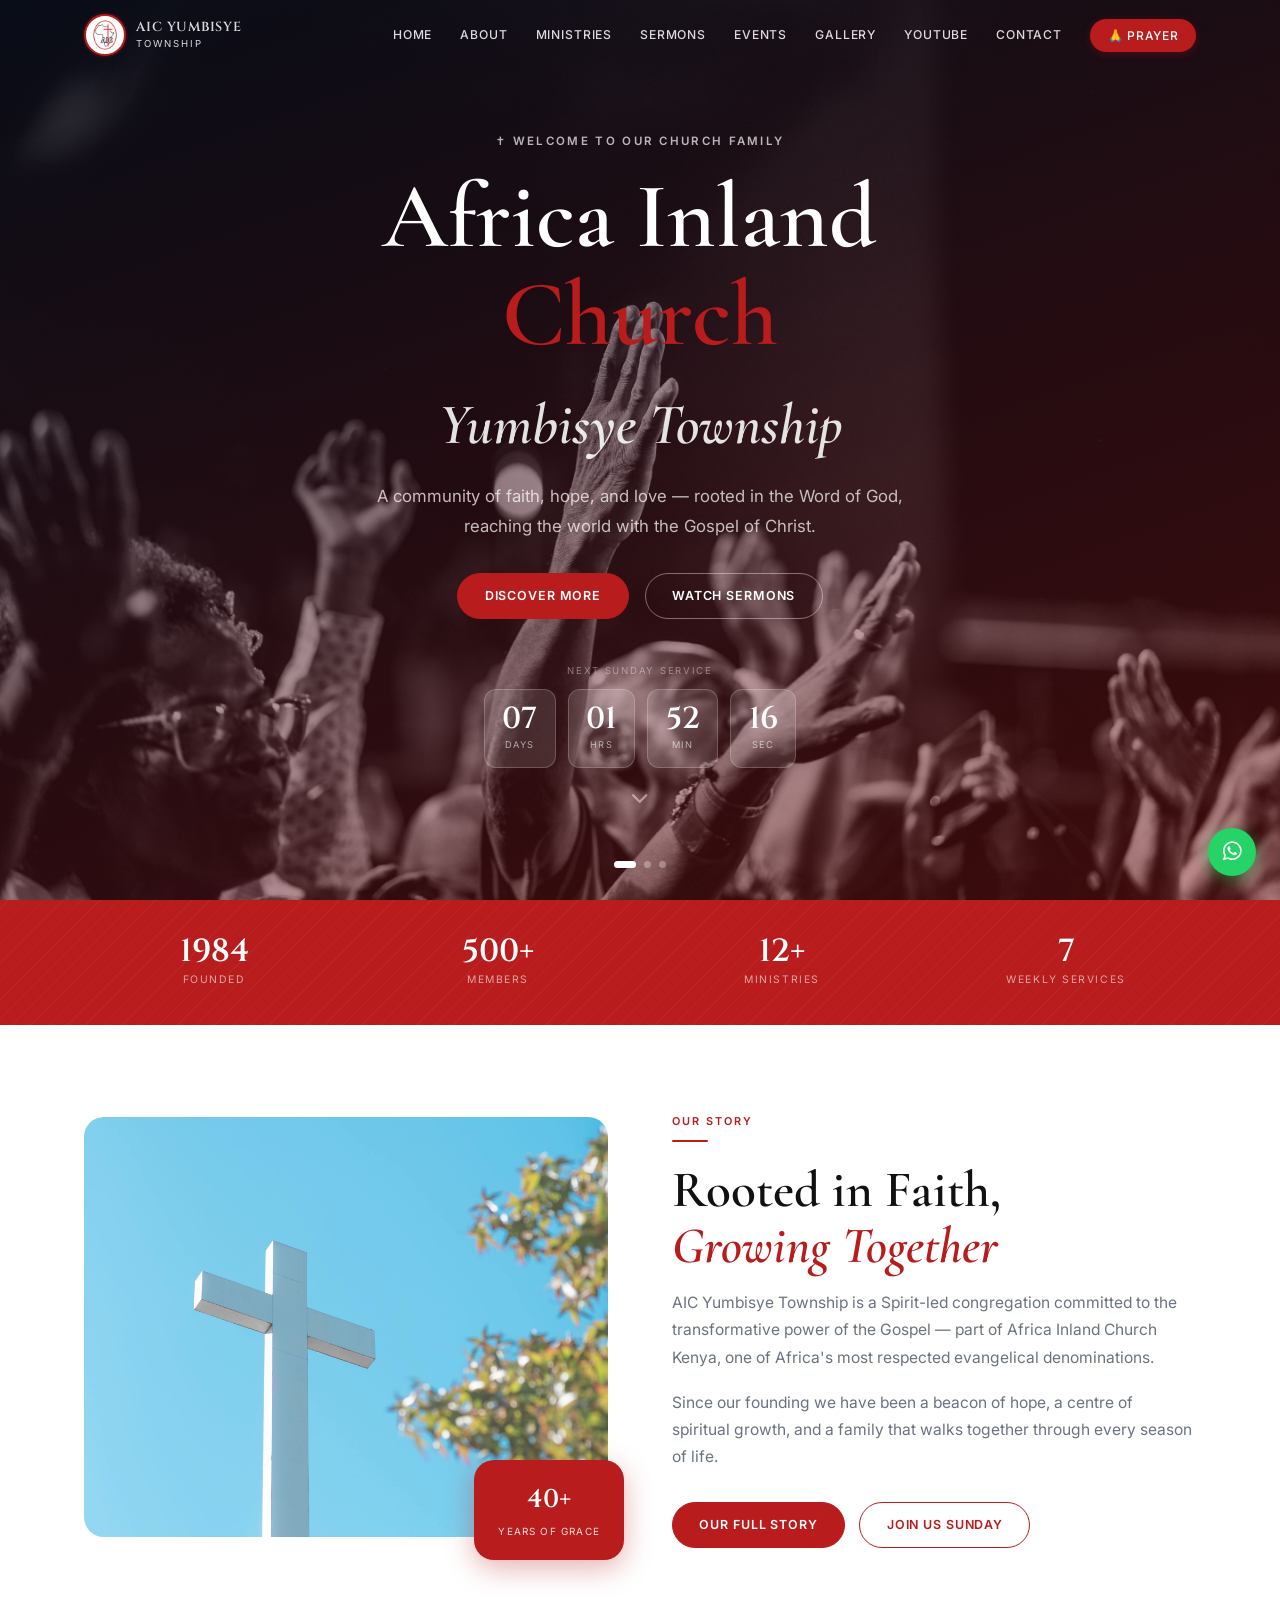
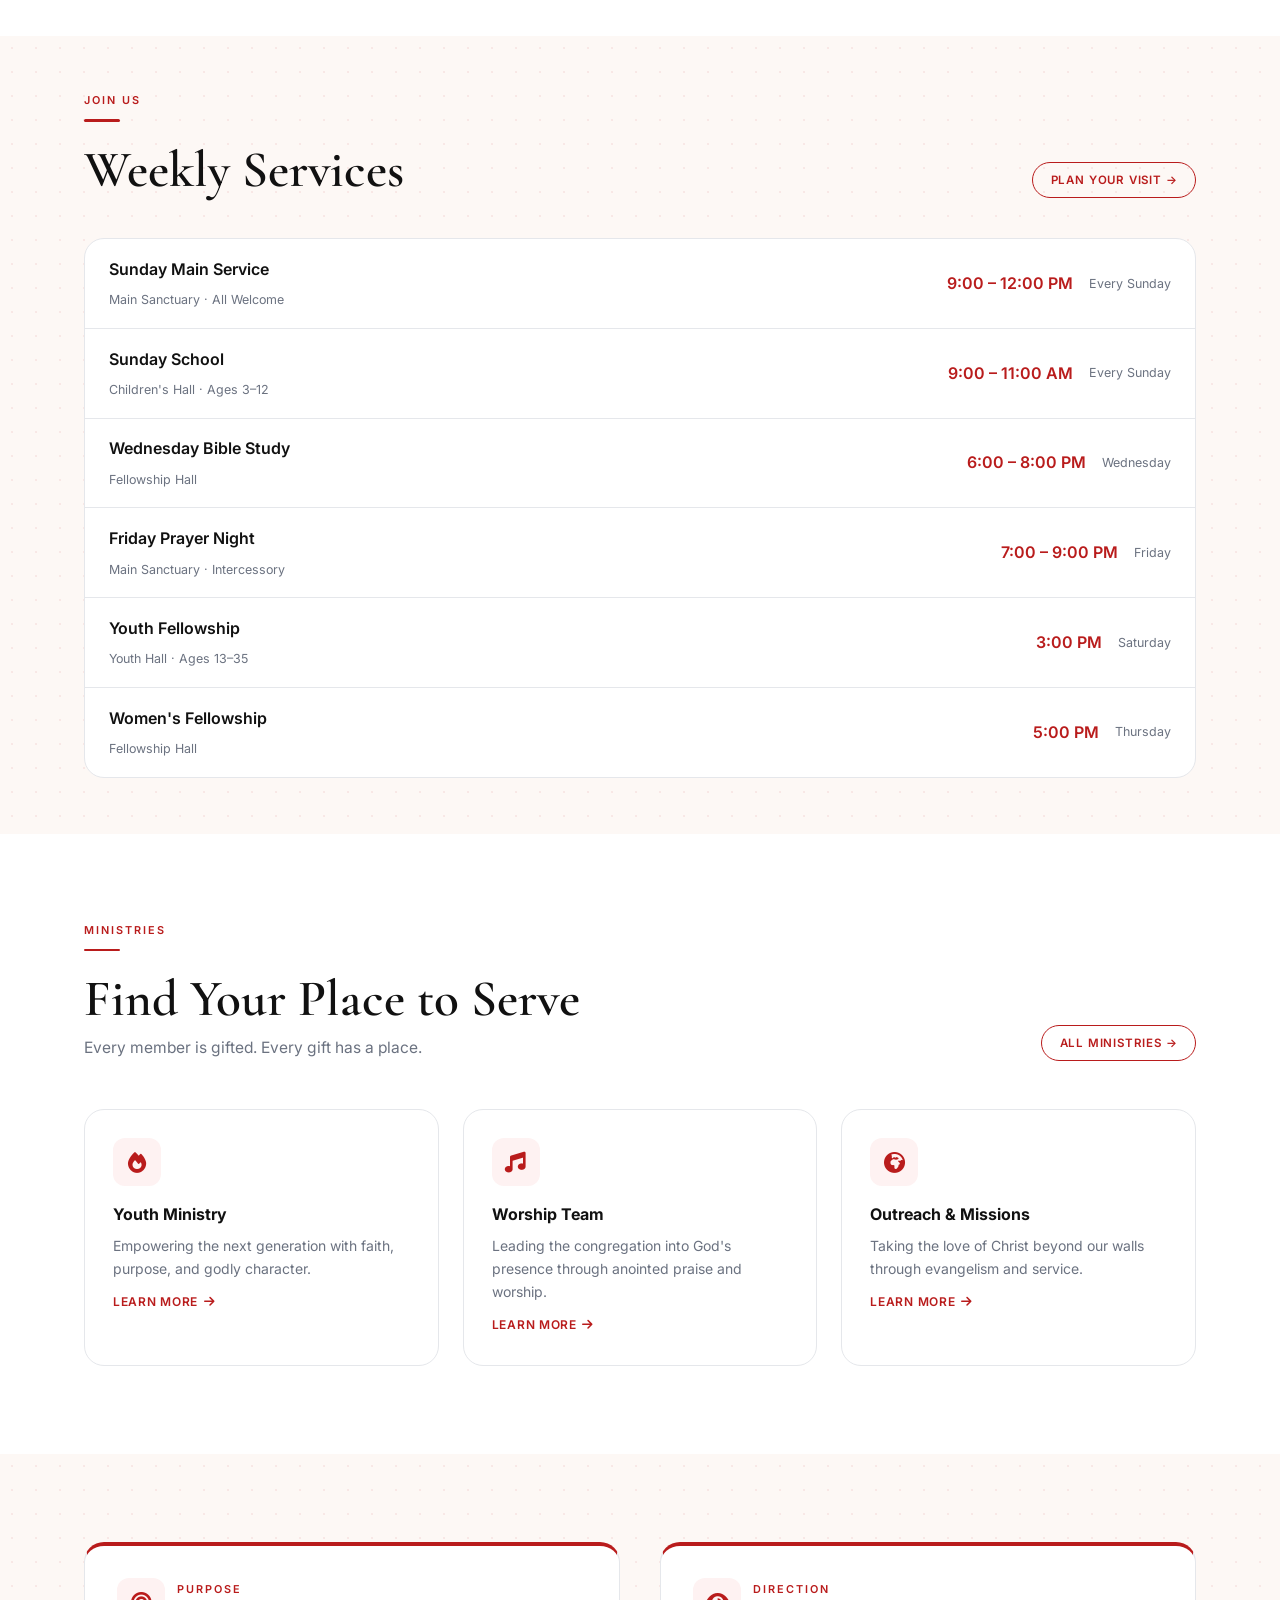
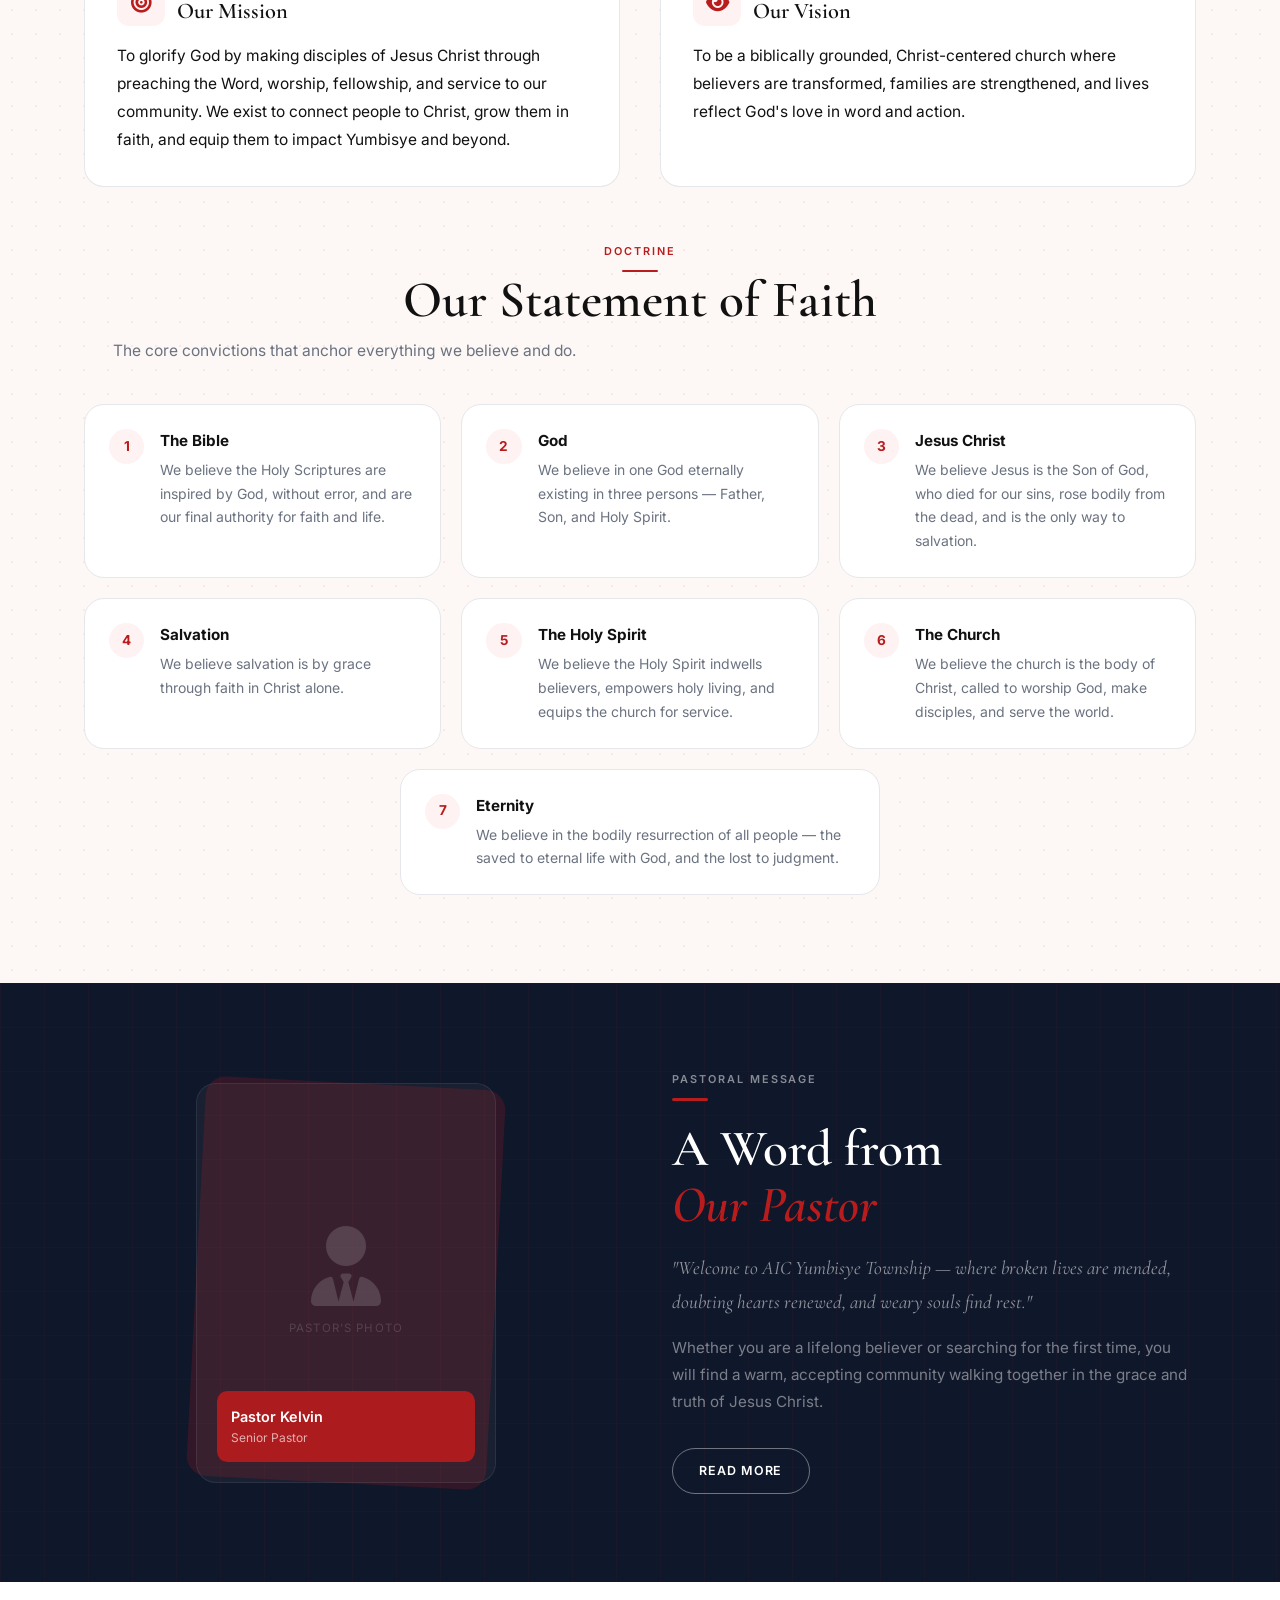
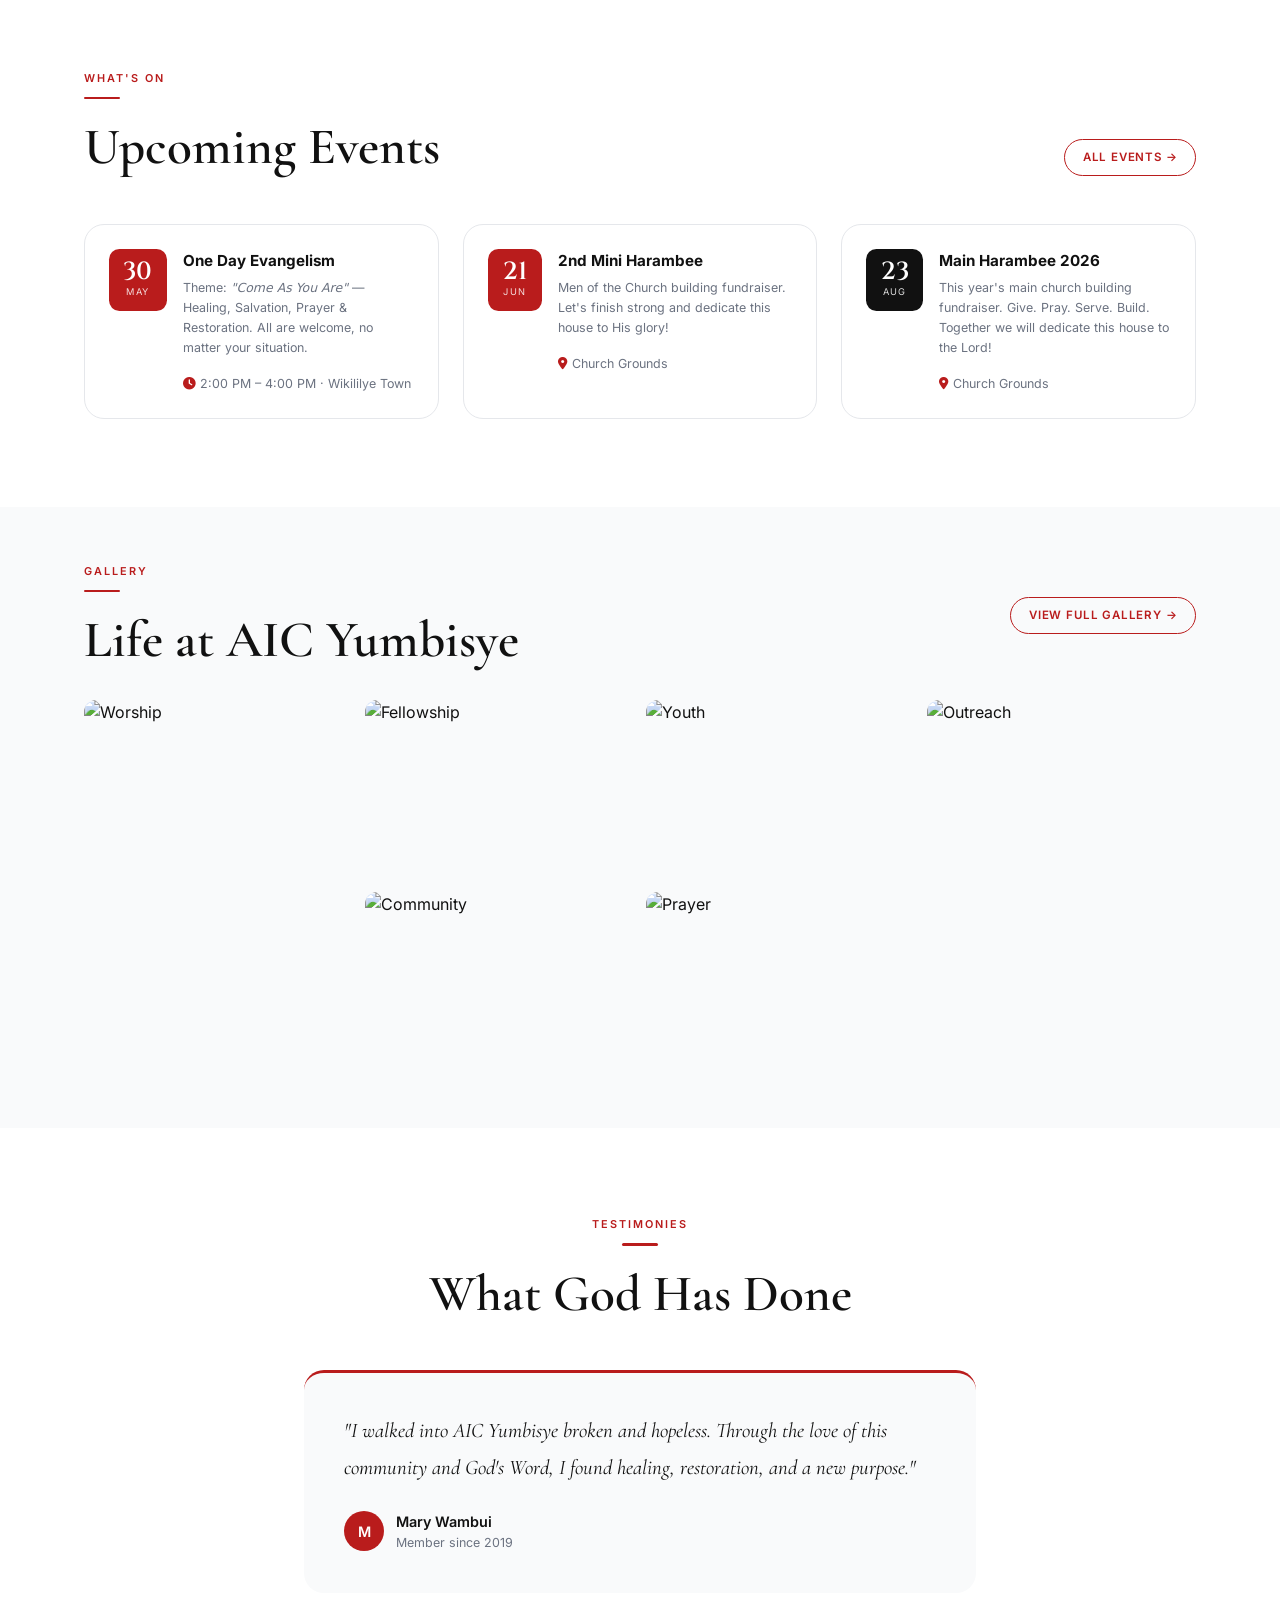
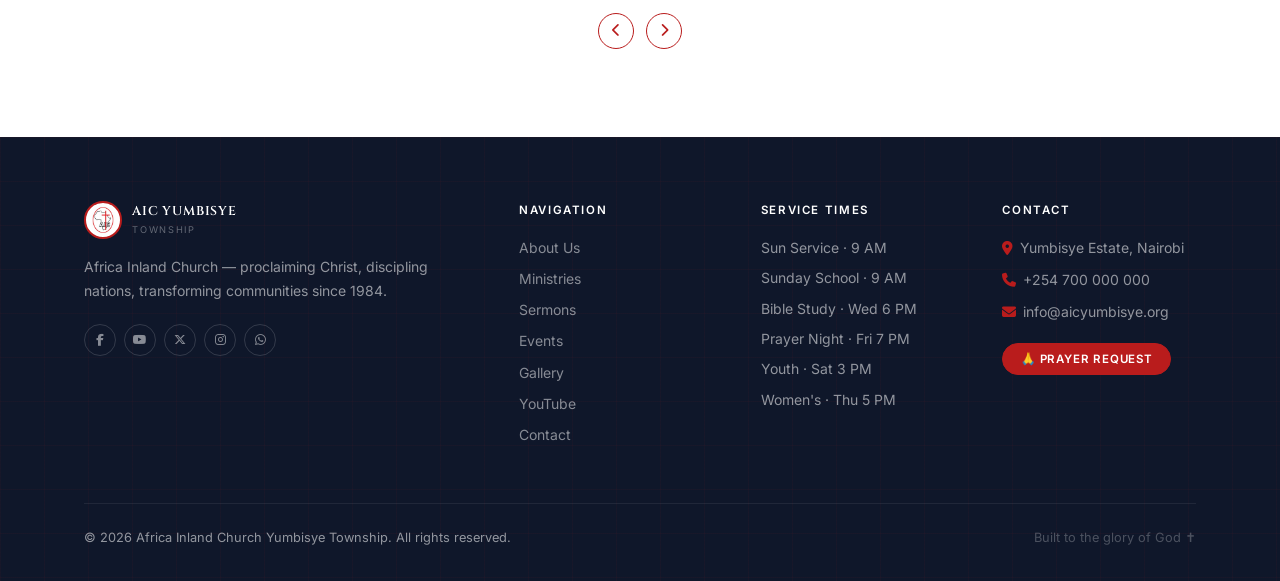
==== commit 1180093c: "fix event section" ====
--- a/index.html
+++ b/index.html
@@ -375,29 +375,50 @@
       <div><span class="eyebrow">What's On</span><span class="rule"></span><h2 class="sec-title" style="margin-bottom:0;">Upcoming Events</h2></div>
       <a href="pages/events.html" class="btn btn-ghost btn-sm">All Events →</a>
     </div>
-    <div class="g3">
-      <div class="card reveal" style="padding:1.5rem;display:flex;gap:1rem;align-items:flex-start;">
-        <div style="background:var(--red);color:#fff;border-radius:.65rem;padding:.7rem .9rem;text-align:center;flex-shrink:0;min-width:3.4rem;">
-          <div style="font-family:Cinzel,serif;font-size:1.55rem;font-weight:600;line-height:1;">22</div>
-          <div style="font-size:.58rem;letter-spacing:.14em;text-transform:uppercase;opacity:.85;">Jun</div>
-        </div>
-        <div><h4 style="font-size:.95rem;margin-bottom:.3rem;">Church Anniversary Service</h4><p class="text-xs text-muted" style="line-height:1.6;">Special praise & worship celebrating God's faithfulness.</p><div class="text-xs text-muted mt2"><i class="fas fa-clock" style="color:var(--red);margin-right:.3rem;"></i>9:00 AM · Main Sanctuary</div></div>
-      </div>
-      <div class="card reveal" style="padding:1.5rem;display:flex;gap:1rem;align-items:flex-start;">
-        <div style="background:var(--ink);color:#fff;border-radius:.65rem;padding:.7rem .9rem;text-align:center;flex-shrink:0;min-width:3.4rem;">
-          <div style="font-family:Cinzel,serif;font-size:1.55rem;font-weight:600;line-height:1;">29</div>
-          <div style="font-size:.58rem;letter-spacing:.14em;text-transform:uppercase;opacity:.85;">Jun</div>
-        </div>
-        <div><h4 style="font-size:.95rem;margin-bottom:.3rem;">Youth Camp 2025</h4><p class="text-xs text-muted" style="line-height:1.6;">3-day spiritual retreat — "Set Apart for God's Purpose".</p><div class="text-xs text-muted mt2"><i class="fas fa-clock" style="color:var(--red);margin-right:.3rem;"></i>All Day · AICCK Camp</div></div>
-      </div>
-      <div class="card reveal" style="padding:1.5rem;display:flex;gap:1rem;align-items:flex-start;">
-        <div style="background:var(--red);color:#fff;border-radius:.65rem;padding:.7rem .9rem;text-align:center;flex-shrink:0;min-width:3.4rem;">
-          <div style="font-family:Cinzel,serif;font-size:1.55rem;font-weight:600;line-height:1;">06</div>
-          <div style="font-size:.58rem;letter-spacing:.14em;text-transform:uppercase;opacity:.85;">Jul</div>
-        </div>
-        <div><h4 style="font-size:.95rem;margin-bottom:.3rem;">Community Outreach Day</h4><p class="text-xs text-muted" style="line-height:1.6;">Door-to-door evangelism and free medical camp.</p><div class="text-xs text-muted mt2"><i class="fas fa-clock" style="color:var(--red);margin-right:.3rem;"></i>8:00 AM · Church Grounds</div></div>
-      </div>
-    </div>
+  <div class="g3">
+    <div class="card reveal" style="padding:1.5rem;display:flex;gap:1rem;align-items:flex-start;">
+      <div
+        style="background:var(--red);color:#fff;border-radius:.65rem;padding:.7rem .9rem;text-align:center;flex-shrink:0;min-width:3.4rem;">
+        <div style="font-family:Cinzel,serif;font-size:1.55rem;font-weight:600;line-height:1;">30</div>
+        <div style="font-size:.58rem;letter-spacing:.14em;text-transform:uppercase;opacity:.85;">May</div>
+      </div>
+      <div>
+        <h4 style="font-size:.95rem;margin-bottom:.3rem;">One Day Evangelism</h4>
+        <p class="text-xs text-muted" style="line-height:1.6;">Theme: <em>"Come As You Are"</em> — Healing, Salvation,
+          Prayer &amp; Restoration. All are welcome, no matter your situation.</p>
+        <div class="text-xs text-muted mt2"><i class="fas fa-clock" style="color:var(--red);margin-right:.3rem;"></i>2:00
+          PM – 4:00 PM · Wikililye Town</div>
+      </div>
+    </div>
+    <div class="card reveal" style="padding:1.5rem;display:flex;gap:1rem;align-items:flex-start;">
+      <div
+        style="background:var(--red);color:#fff;border-radius:.65rem;padding:.7rem .9rem;text-align:center;flex-shrink:0;min-width:3.4rem;">
+        <div style="font-family:Cinzel,serif;font-size:1.55rem;font-weight:600;line-height:1;">21</div>
+        <div style="font-size:.58rem;letter-spacing:.14em;text-transform:uppercase;opacity:.85;">Jun</div>
+      </div>
+      <div>
+        <h4 style="font-size:.95rem;margin-bottom:.3rem;">2nd Mini Harambee</h4>
+        <p class="text-xs text-muted" style="line-height:1.6;">Men of the Church building fundraiser. Let's finish strong
+          and dedicate this house to His glory!</p>
+        <div class="text-xs text-muted mt2"><i class="fas fa-map-marker-alt"
+            style="color:var(--red);margin-right:.3rem;"></i>Church Grounds</div>
+      </div>
+    </div>
+    <div class="card reveal" style="padding:1.5rem;display:flex;gap:1rem;align-items:flex-start;">
+      <div
+        style="background:var(--ink);color:#fff;border-radius:.65rem;padding:.7rem .9rem;text-align:center;flex-shrink:0;min-width:3.4rem;">
+        <div style="font-family:Cinzel,serif;font-size:1.55rem;font-weight:600;line-height:1;">23</div>
+        <div style="font-size:.58rem;letter-spacing:.14em;text-transform:uppercase;opacity:.85;">Aug</div>
+      </div>
+      <div>
+        <h4 style="font-size:.95rem;margin-bottom:.3rem;">Main Harambee 2026</h4>
+        <p class="text-xs text-muted" style="line-height:1.6;">This year's main church building fundraiser. Give. Pray.
+          Serve. Build. Together we will dedicate this house to the Lord!</p>
+        <div class="text-xs text-muted mt2"><i class="fas fa-map-marker-alt"
+            style="color:var(--red);margin-right:.3rem;"></i>Church Grounds</div>
+      </div>
+    </div>
+  </div>
   </div>
 </section>
 
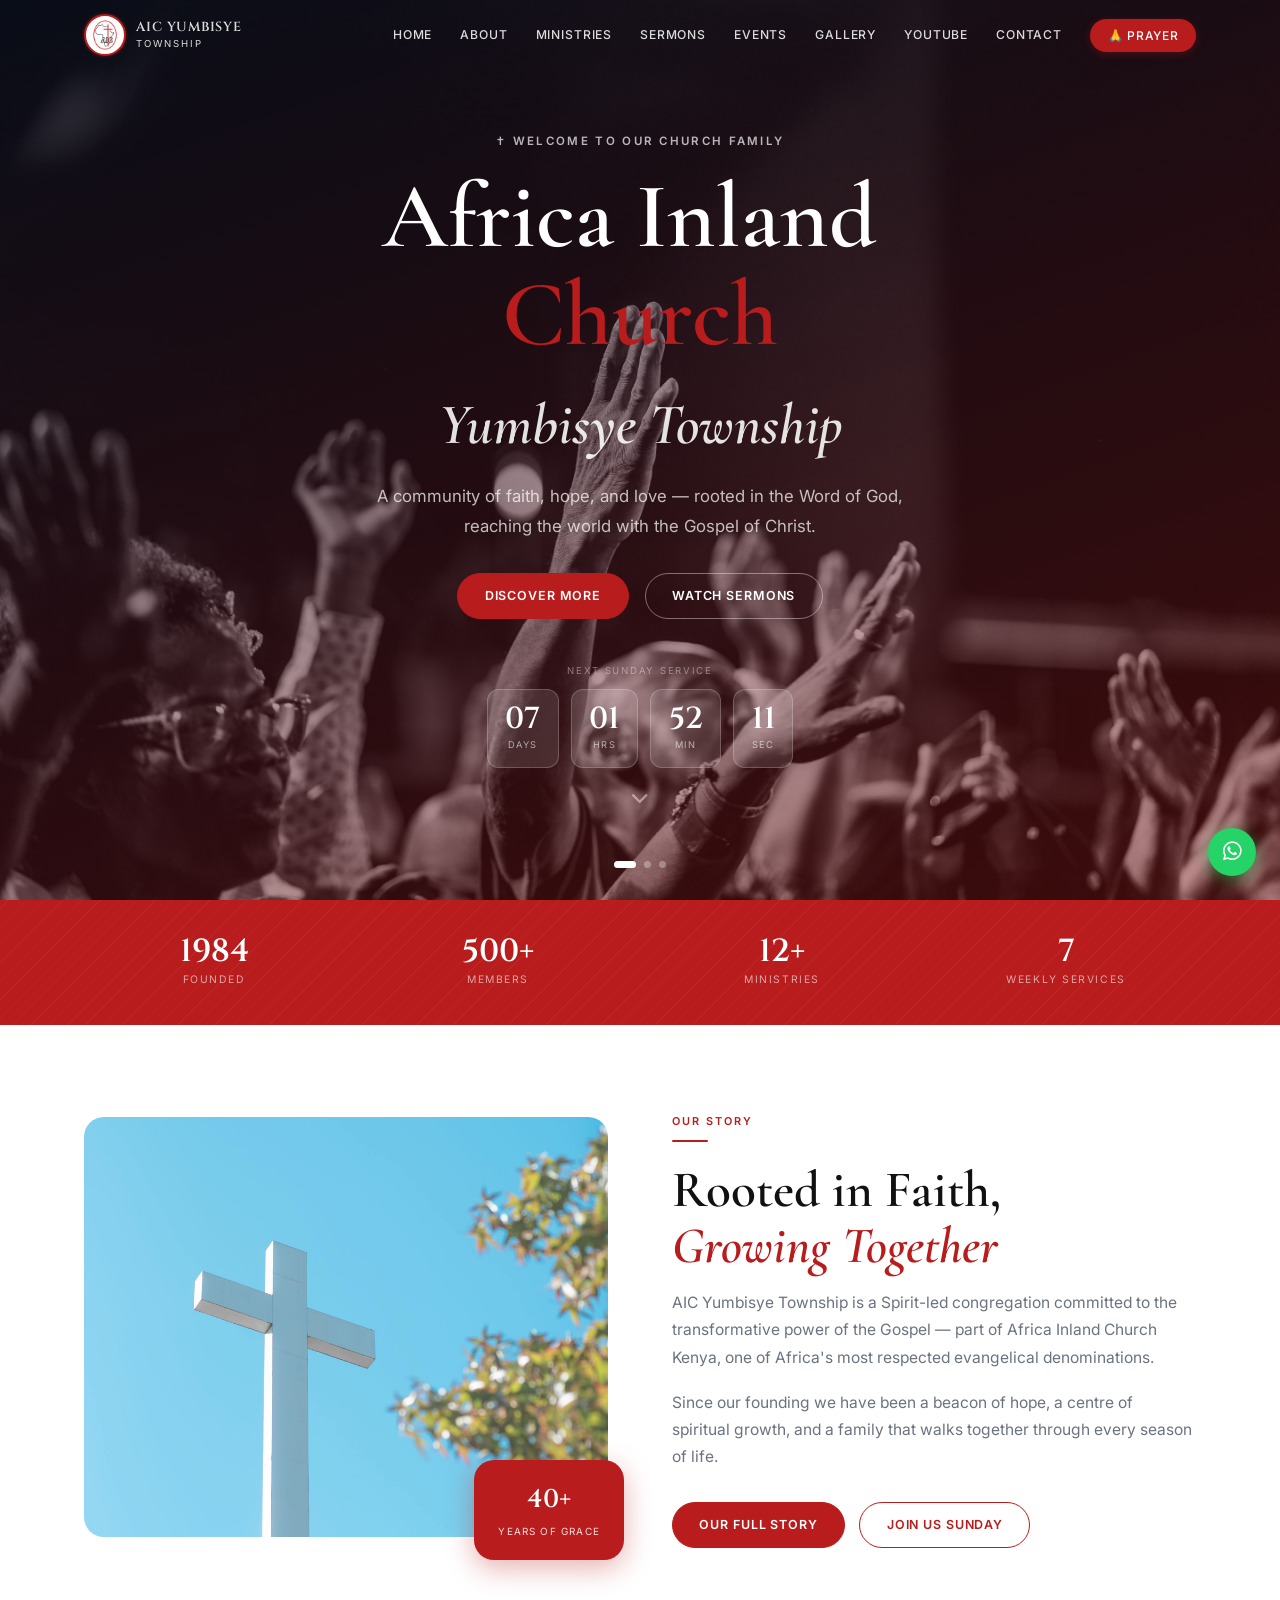
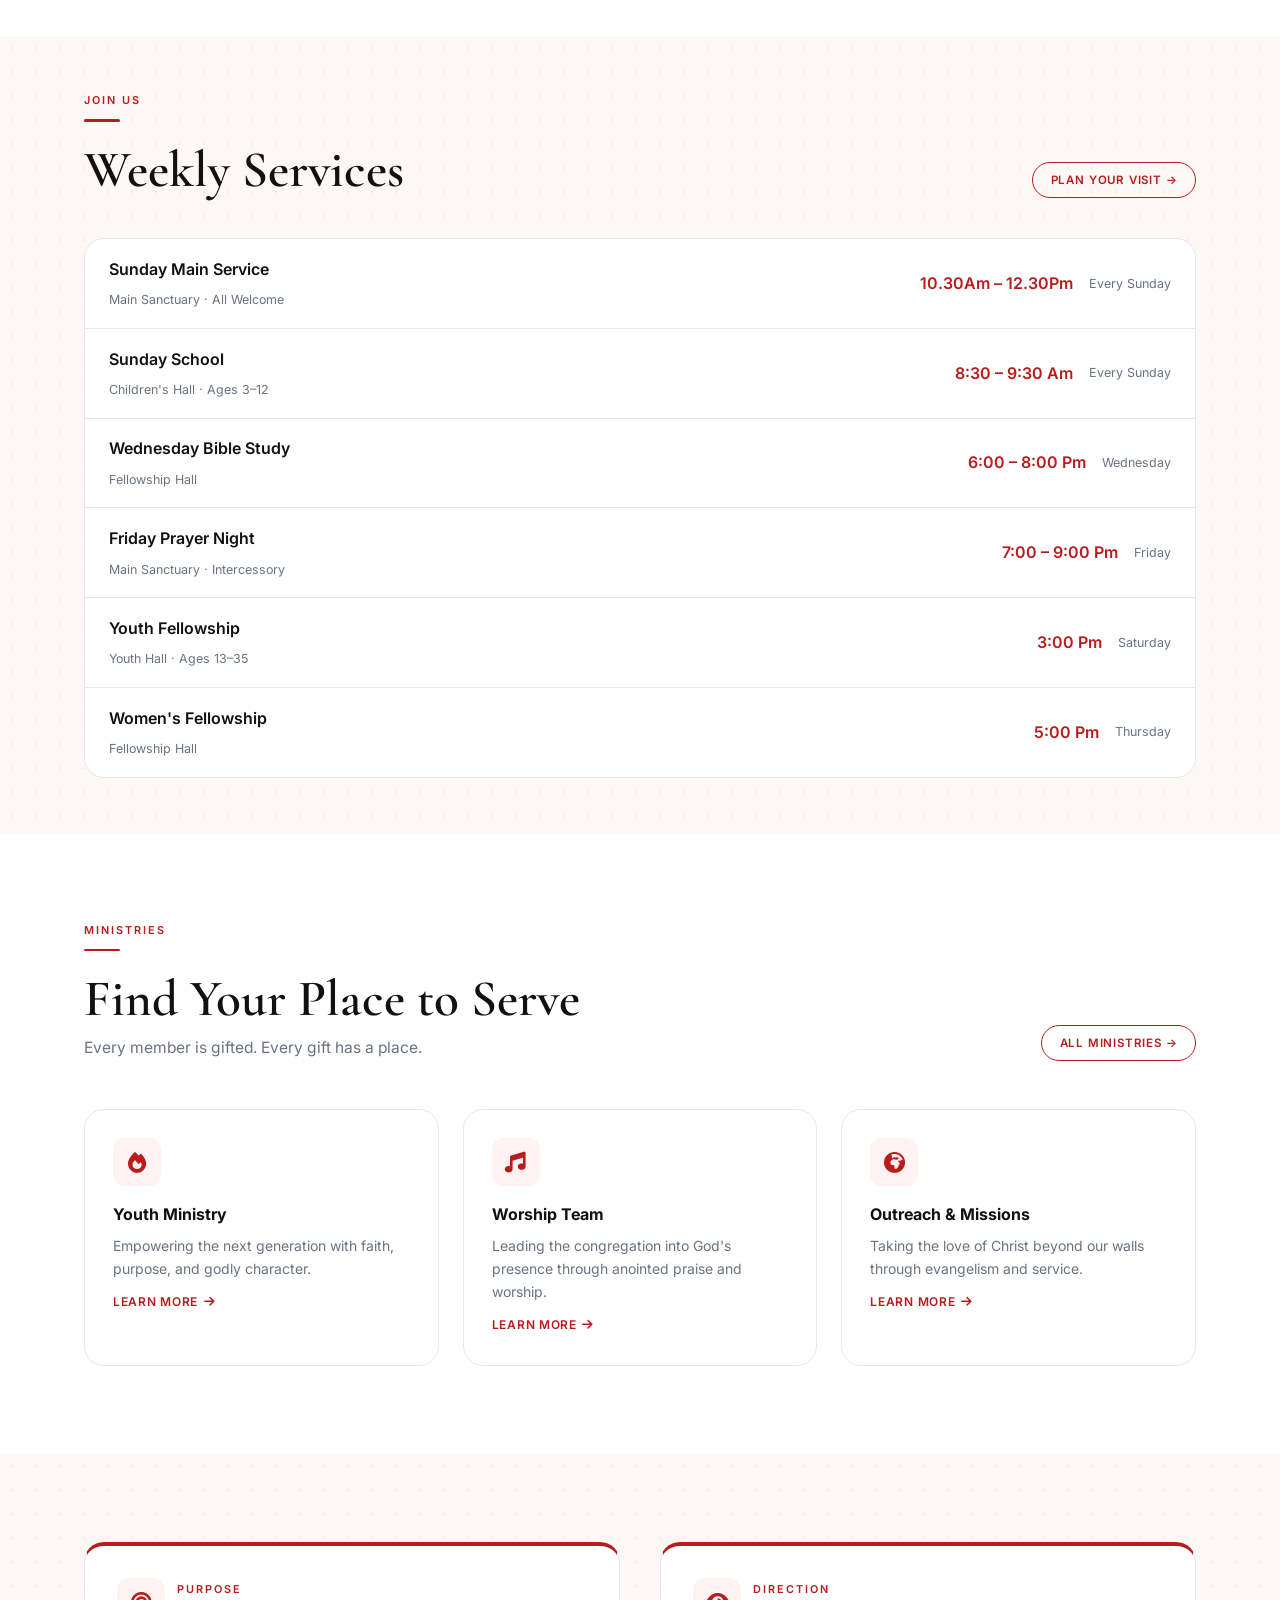
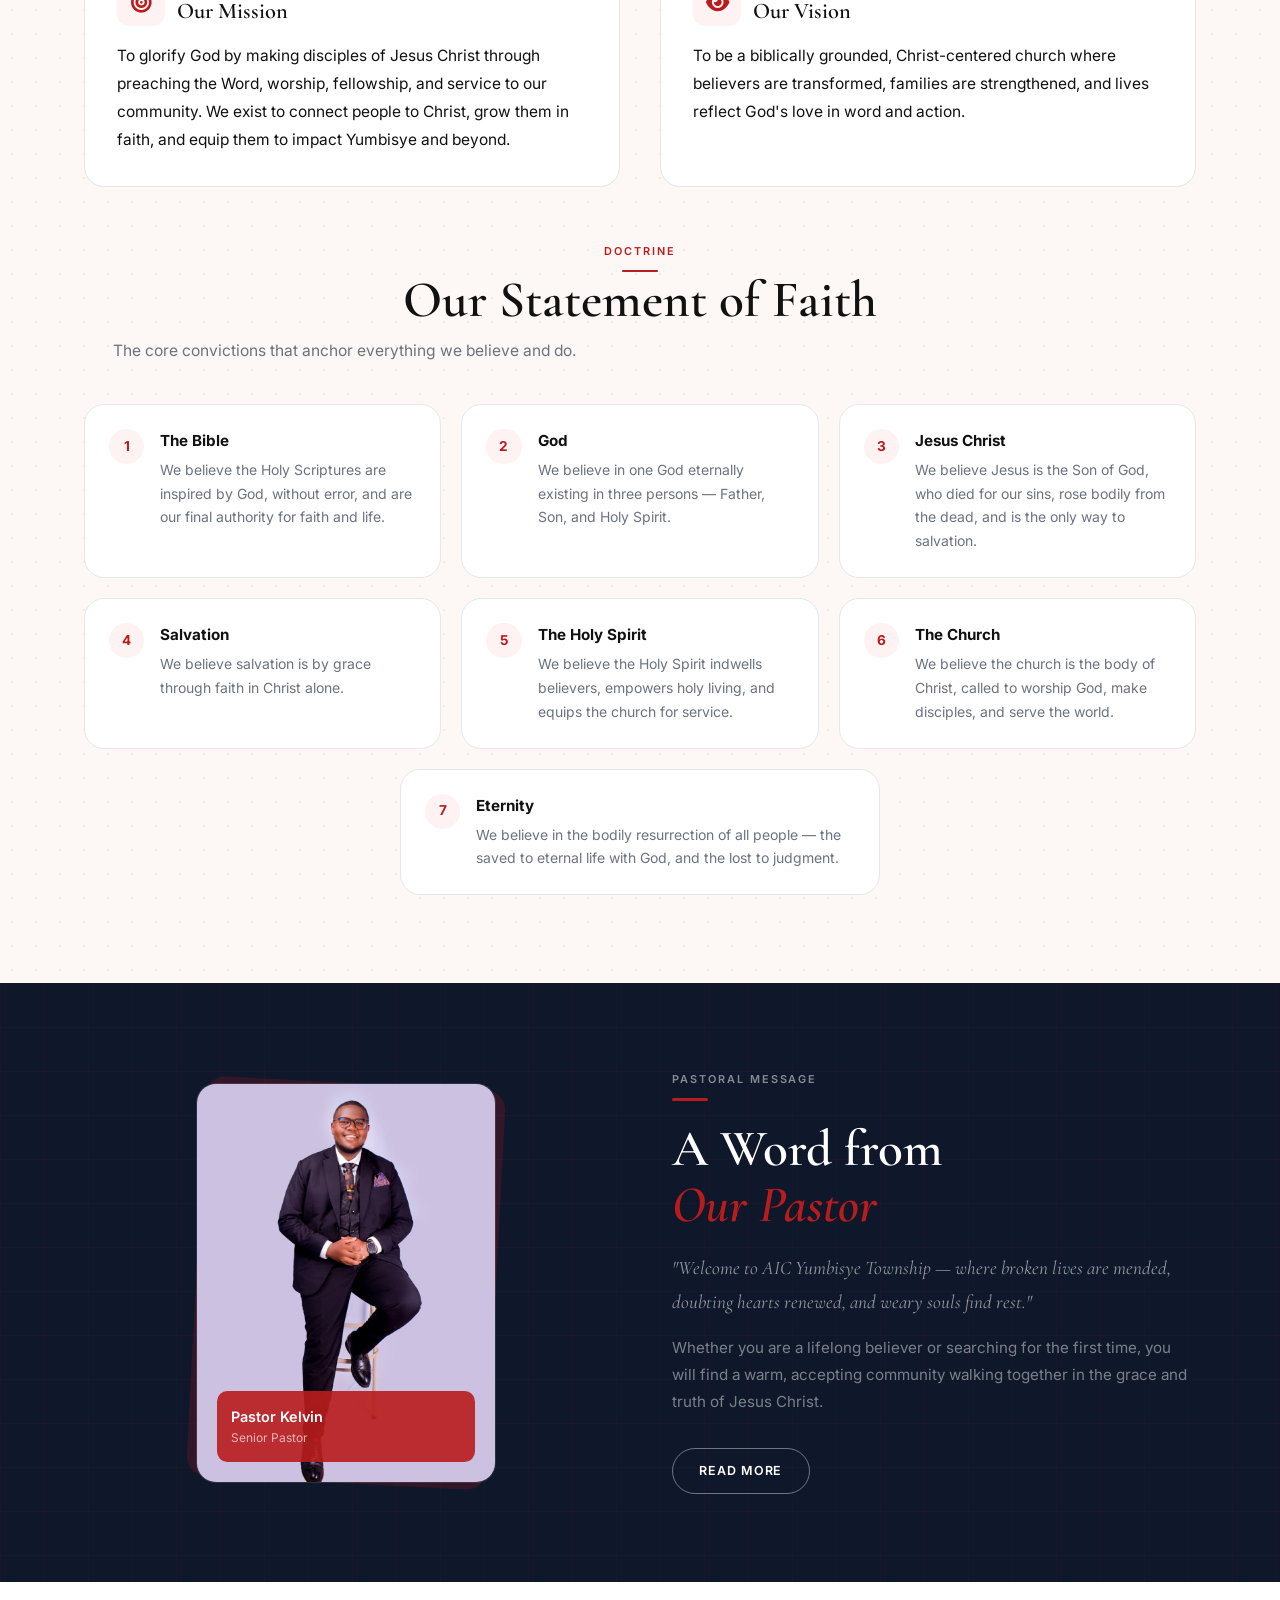
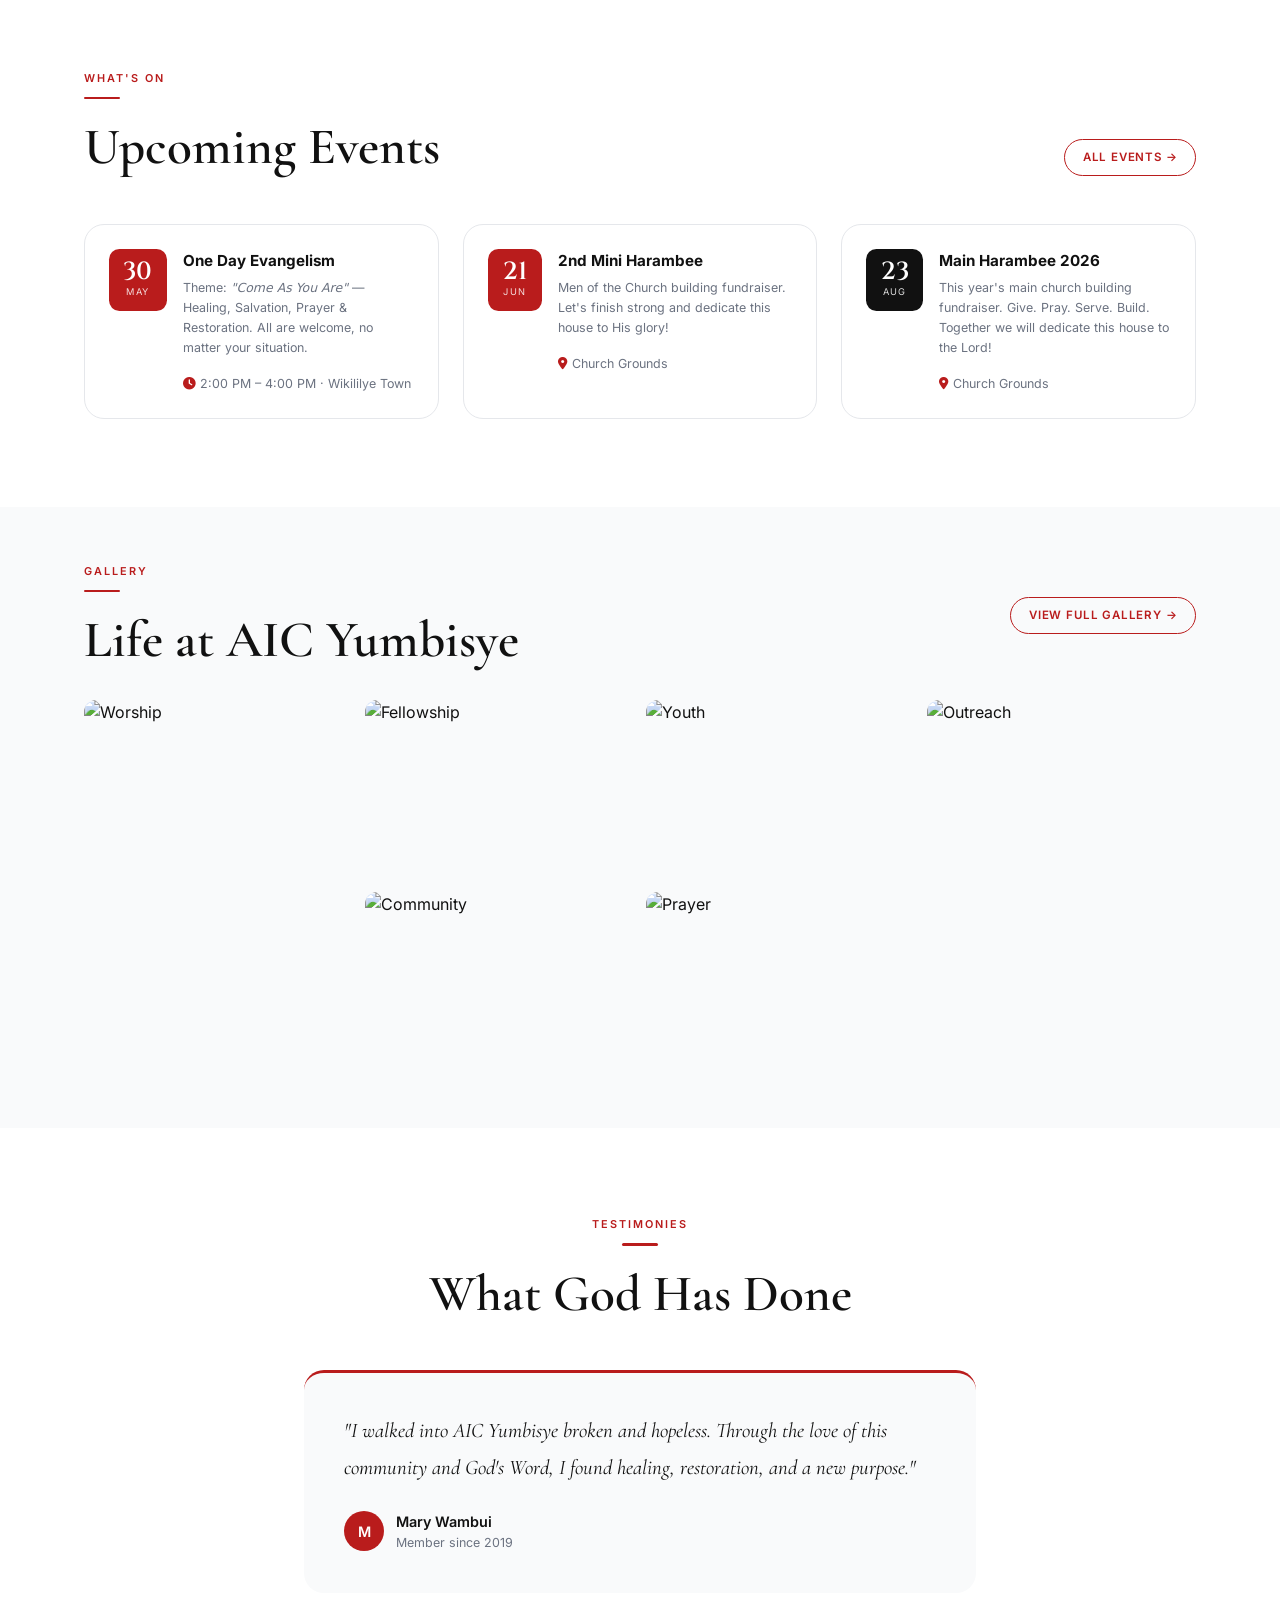
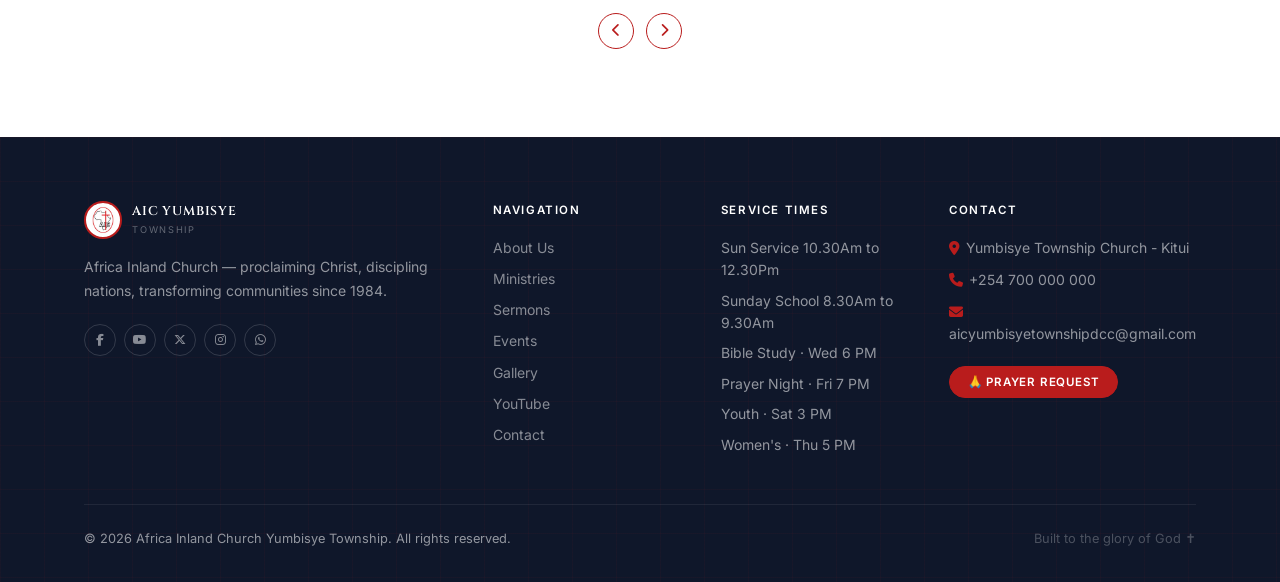
==== commit 5a10dda7: "fixed pastor photo and alignment of service hours" ====
--- a/index.html
+++ b/index.html
@@ -167,12 +167,12 @@
       <a href="pages/contact.html" class="btn btn-ghost btn-sm">Plan Your Visit →</a>
     </div>
     <div style="background:#fff;border-radius:var(--r-lg);border:1px solid var(--line);overflow:hidden;" class="reveal">
-      <div class="sched-row"><div><div class="fw6">Sunday Main Service</div><div class="text-xs text-muted mt1">Main Sanctuary · All Welcome</div></div><div class="text-red fw6">9:00 – 12:00 PM</div><div class="text-xs text-muted">Every Sunday</div></div>
-      <div class="sched-row"><div><div class="fw6">Sunday School</div><div class="text-xs text-muted mt1">Children's Hall · Ages 3–12</div></div><div class="text-red fw6">9:00 – 11:00 AM</div><div class="text-xs text-muted">Every Sunday</div></div>
-      <div class="sched-row"><div><div class="fw6">Wednesday Bible Study</div><div class="text-xs text-muted mt1">Fellowship Hall</div></div><div class="text-red fw6">6:00 – 8:00 PM</div><div class="text-xs text-muted">Wednesday</div></div>
-      <div class="sched-row"><div><div class="fw6">Friday Prayer Night</div><div class="text-xs text-muted mt1">Main Sanctuary · Intercessory</div></div><div class="text-red fw6">7:00 – 9:00 PM</div><div class="text-xs text-muted">Friday</div></div>
-      <div class="sched-row"><div><div class="fw6">Youth Fellowship</div><div class="text-xs text-muted mt1">Youth Hall · Ages 13–35</div></div><div class="text-red fw6">3:00 PM</div><div class="text-xs text-muted">Saturday</div></div>
-      <div class="sched-row"><div><div class="fw6">Women's Fellowship</div><div class="text-xs text-muted mt1">Fellowship Hall</div></div><div class="text-red fw6">5:00 PM</div><div class="text-xs text-muted">Thursday</div></div>
+      <div class="sched-row"><div><div class="fw6">Sunday Main Service</div><div class="text-xs text-muted mt1">Main Sanctuary · All Welcome</div></div><div class="text-red fw6">10.30Am – 12.30Pm</div><div class="text-xs text-muted">Every Sunday</div></div>
+      <div class="sched-row"><div><div class="fw6">Sunday School</div><div class="text-xs text-muted mt1">Children's Hall · Ages 3–12</div></div><div class="text-red fw6">8:30 – 9:30 Am</div><div class="text-xs text-muted">Every Sunday</div></div>
+      <div class="sched-row"><div><div class="fw6">Wednesday Bible Study</div><div class="text-xs text-muted mt1">Fellowship Hall</div></div><div class="text-red fw6">6:00 – 8:00 Pm</div><div class="text-xs text-muted">Wednesday</div></div>
+      <div class="sched-row"><div><div class="fw6">Friday Prayer Night</div><div class="text-xs text-muted mt1">Main Sanctuary · Intercessory</div></div><div class="text-red fw6">7:00 – 9:00 Pm</div><div class="text-xs text-muted">Friday</div></div>
+      <div class="sched-row"><div><div class="fw6">Youth Fellowship</div><div class="text-xs text-muted mt1">Youth Hall · Ages 13–35</div></div><div class="text-red fw6">3:00 Pm</div><div class="text-xs text-muted">Saturday</div></div>
+      <div class="sched-row"><div><div class="fw6">Women's Fellowship</div><div class="text-xs text-muted mt1">Fellowship Hall</div></div><div class="text-red fw6">5:00 Pm</div><div class="text-xs text-muted">Thursday</div></div>
     </div>
   </div>
 </section>
@@ -347,8 +347,9 @@
       <div class="reveal-l" style="display:flex;justify-content:center;">
         <div style="position:relative;width:min(300px,100%);">
           <div style="position:absolute;inset:0;background:var(--red);border-radius:var(--r-lg);transform:rotate(3deg);opacity:.2;"></div>
-          <div style="position:relative;background:rgba(255,255,255,.04);border-radius:var(--r-lg);border:1px solid rgba(255,255,255,.08);aspect-ratio:3/4;display:flex;align-items:center;justify-content:center;overflow:hidden;">
-            <div style="text-align:center;color:rgba(255,255,255,.15);"><i class="fas fa-user-tie" style="font-size:5rem;display:block;margin-bottom:.5rem;"></i><span style="font-size:.72rem;letter-spacing:.1em;text-transform:uppercase;">Pastor's Photo</span></div>
+<div
+  style="position:relative;background:rgba(255,255,255,.04);border-radius:var(--r-lg);border:1px solid rgba(255,255,255,.08);aspect-ratio:3/4;overflow:hidden;">
+  <img src="images/pastor1.jpeg" alt="Pastor Kelvin" style="width:100%;height:100%;object-fit:cover;display:block;">
             <div style="position:absolute;bottom:1.25rem;left:1.25rem;right:1.25rem;background:rgba(185,28,28,.9);border-radius:.65rem;padding:.9rem;">
               <div style="color:#fff;font-weight:600;font-size:.9rem;">Pastor Kelvin</div>
               <div style="color:rgba(255,255,255,.65);font-size:.75rem;">Senior Pastor</div>
@@ -505,8 +506,8 @@
       </div>
       <div>
         <h5>Service Times</h5>
-        <p style="margin-bottom:.5rem;font-size:.875rem;">Sun Service · 9 AM</p>
-        <p style="margin-bottom:.5rem;font-size:.875rem;">Sunday School · 9 AM</p>
+        <p style="margin-bottom:.5rem;font-size:.875rem;">Sun Service 10.30Am to 12.30Pm</p>
+        <p style="margin-bottom:.5rem;font-size:.875rem;">Sunday School 8.30Am to 9.30Am</p>
         <p style="margin-bottom:.5rem;font-size:.875rem;">Bible Study · Wed 6 PM</p>
         <p style="margin-bottom:.5rem;font-size:.875rem;">Prayer Night · Fri 7 PM</p>
         <p style="margin-bottom:.5rem;font-size:.875rem;">Youth · Sat 3 PM</p>
@@ -514,9 +515,9 @@
       </div>
       <div>
         <h5>Contact</h5>
-        <p style="margin-bottom:.6rem;font-size:.875rem;"><i class="fas fa-map-marker-alt" style="color:var(--red);margin-right:.4rem;"></i>Yumbisye Estate, Nairobi</p>
+        <p style="margin-bottom:.6rem;font-size:.875rem;"><i class="fas fa-map-marker-alt" style="color:var(--red);margin-right:.4rem;"></i>Yumbisye Township Church - Kitui</p>
         <p style="margin-bottom:.6rem;font-size:.875rem;"><i class="fas fa-phone" style="color:var(--red);margin-right:.4rem;"></i>+254 700 000 000</p>
-        <p style="margin-bottom:1.25rem;font-size:.875rem;"><i class="fas fa-envelope" style="color:var(--red);margin-right:.4rem;"></i>info@aicyumbisye.org</p>
+        <p style="margin-bottom:1.25rem;font-size:.875rem;"><i class="fas fa-envelope" style="color:var(--red);margin-right:.4rem;"></i>aicyumbisyetownshipdcc@gmail.com</p>
         <button onclick="openP()" class="btn btn-sm" style="background:var(--red);color:#fff;border-color:var(--red);">🙏 Prayer Request</button>
       </div>
     </div>
